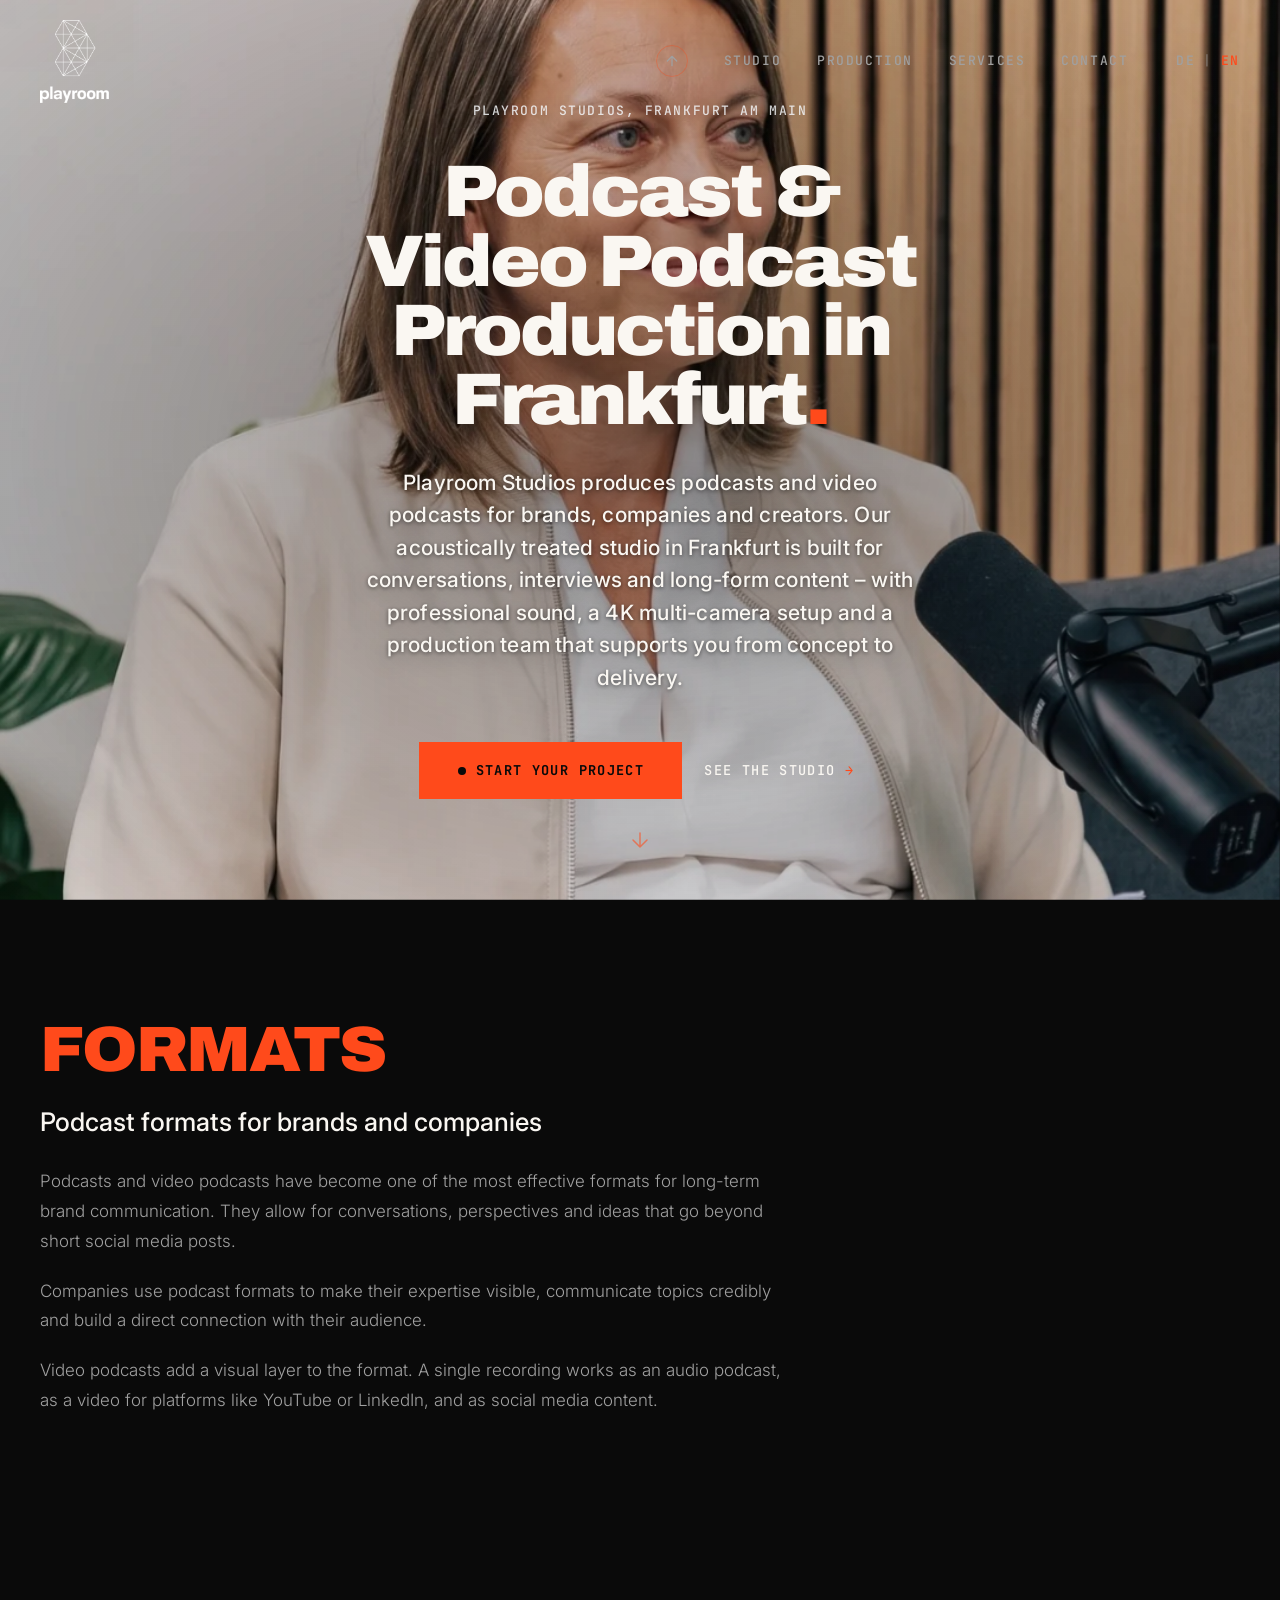
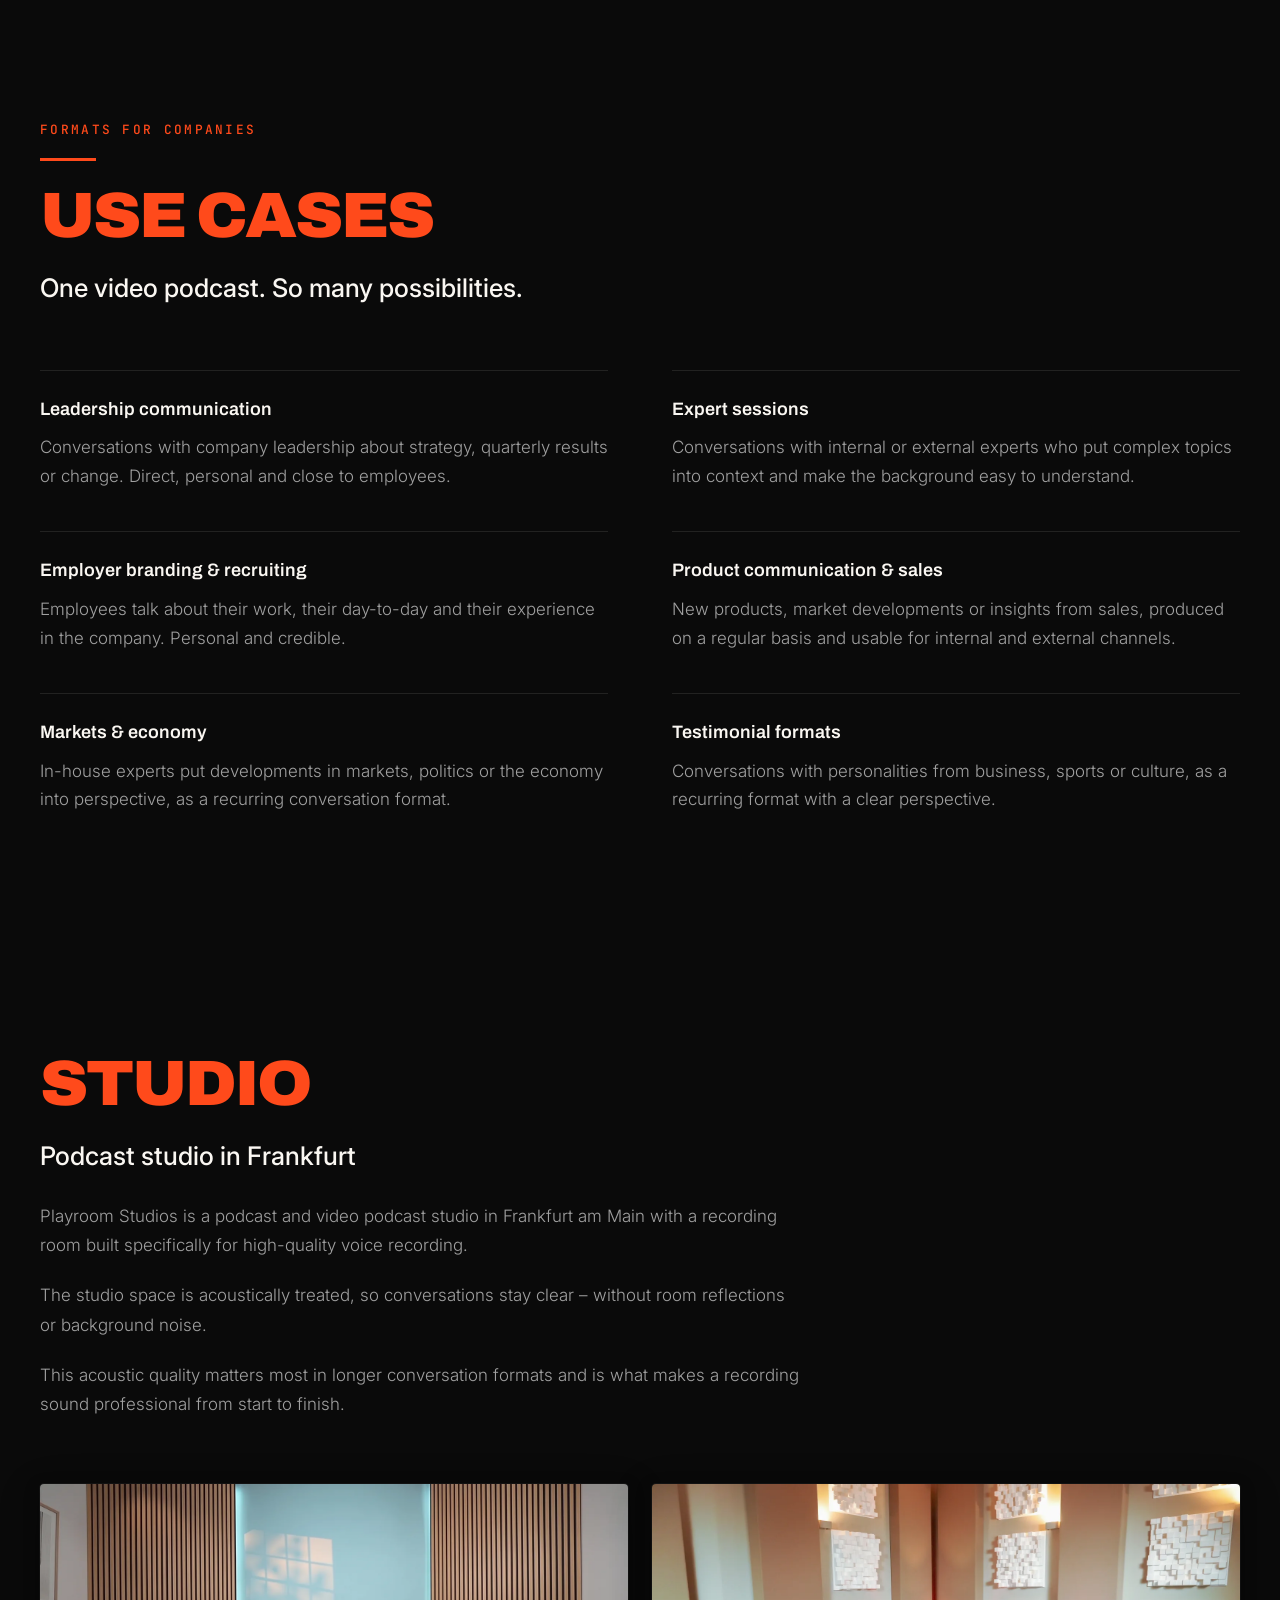
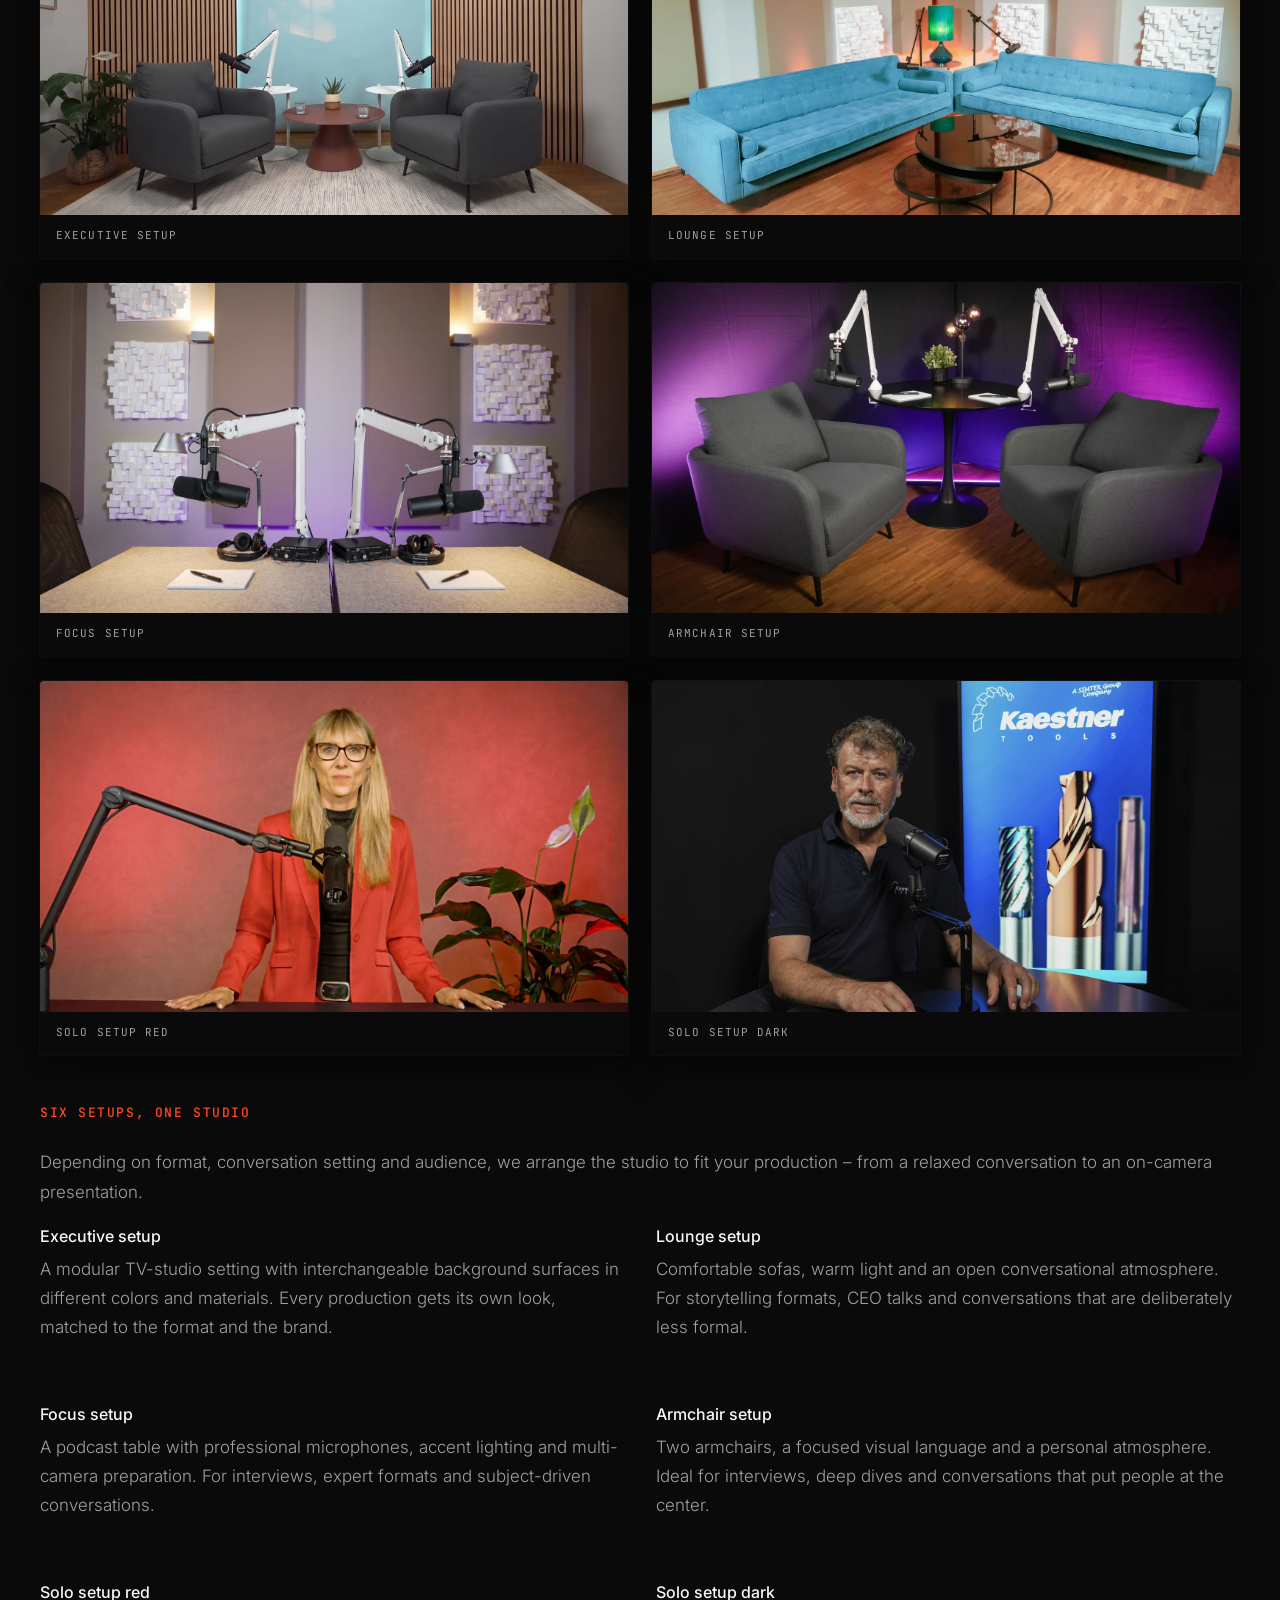
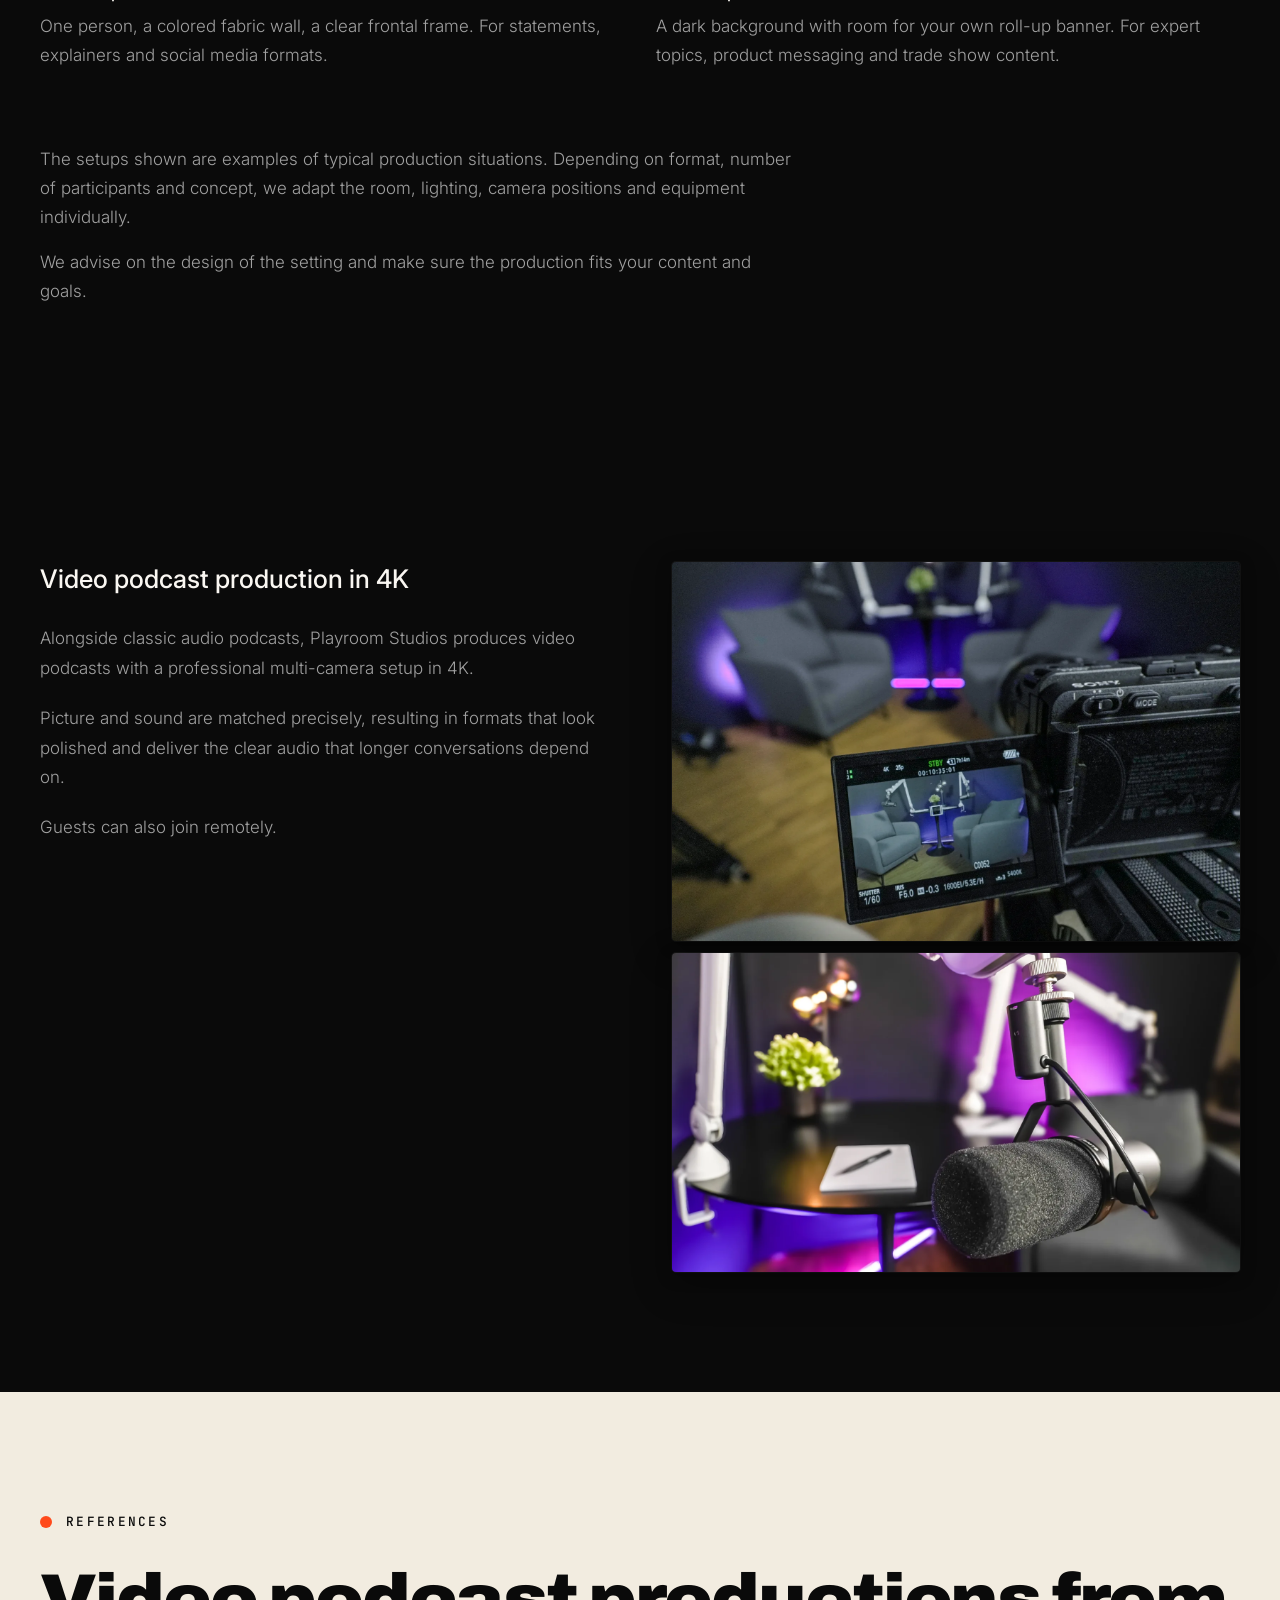
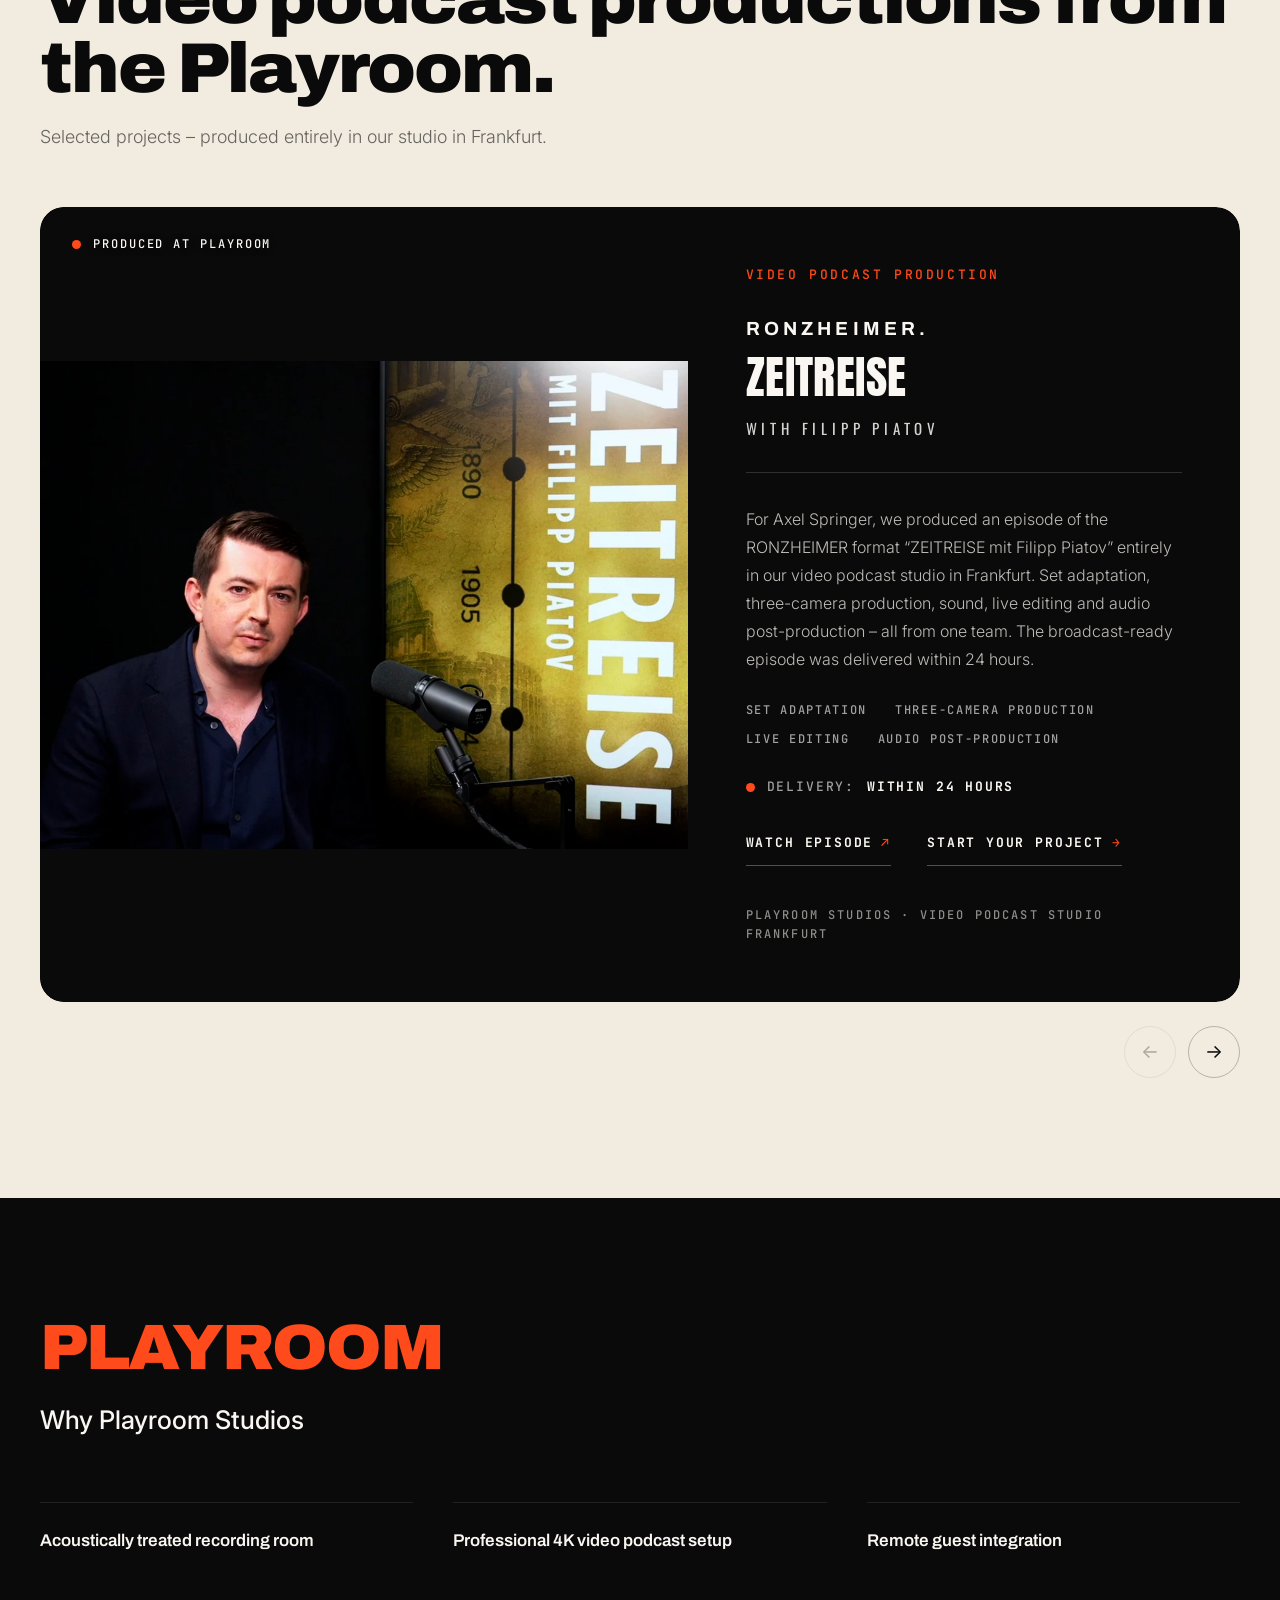
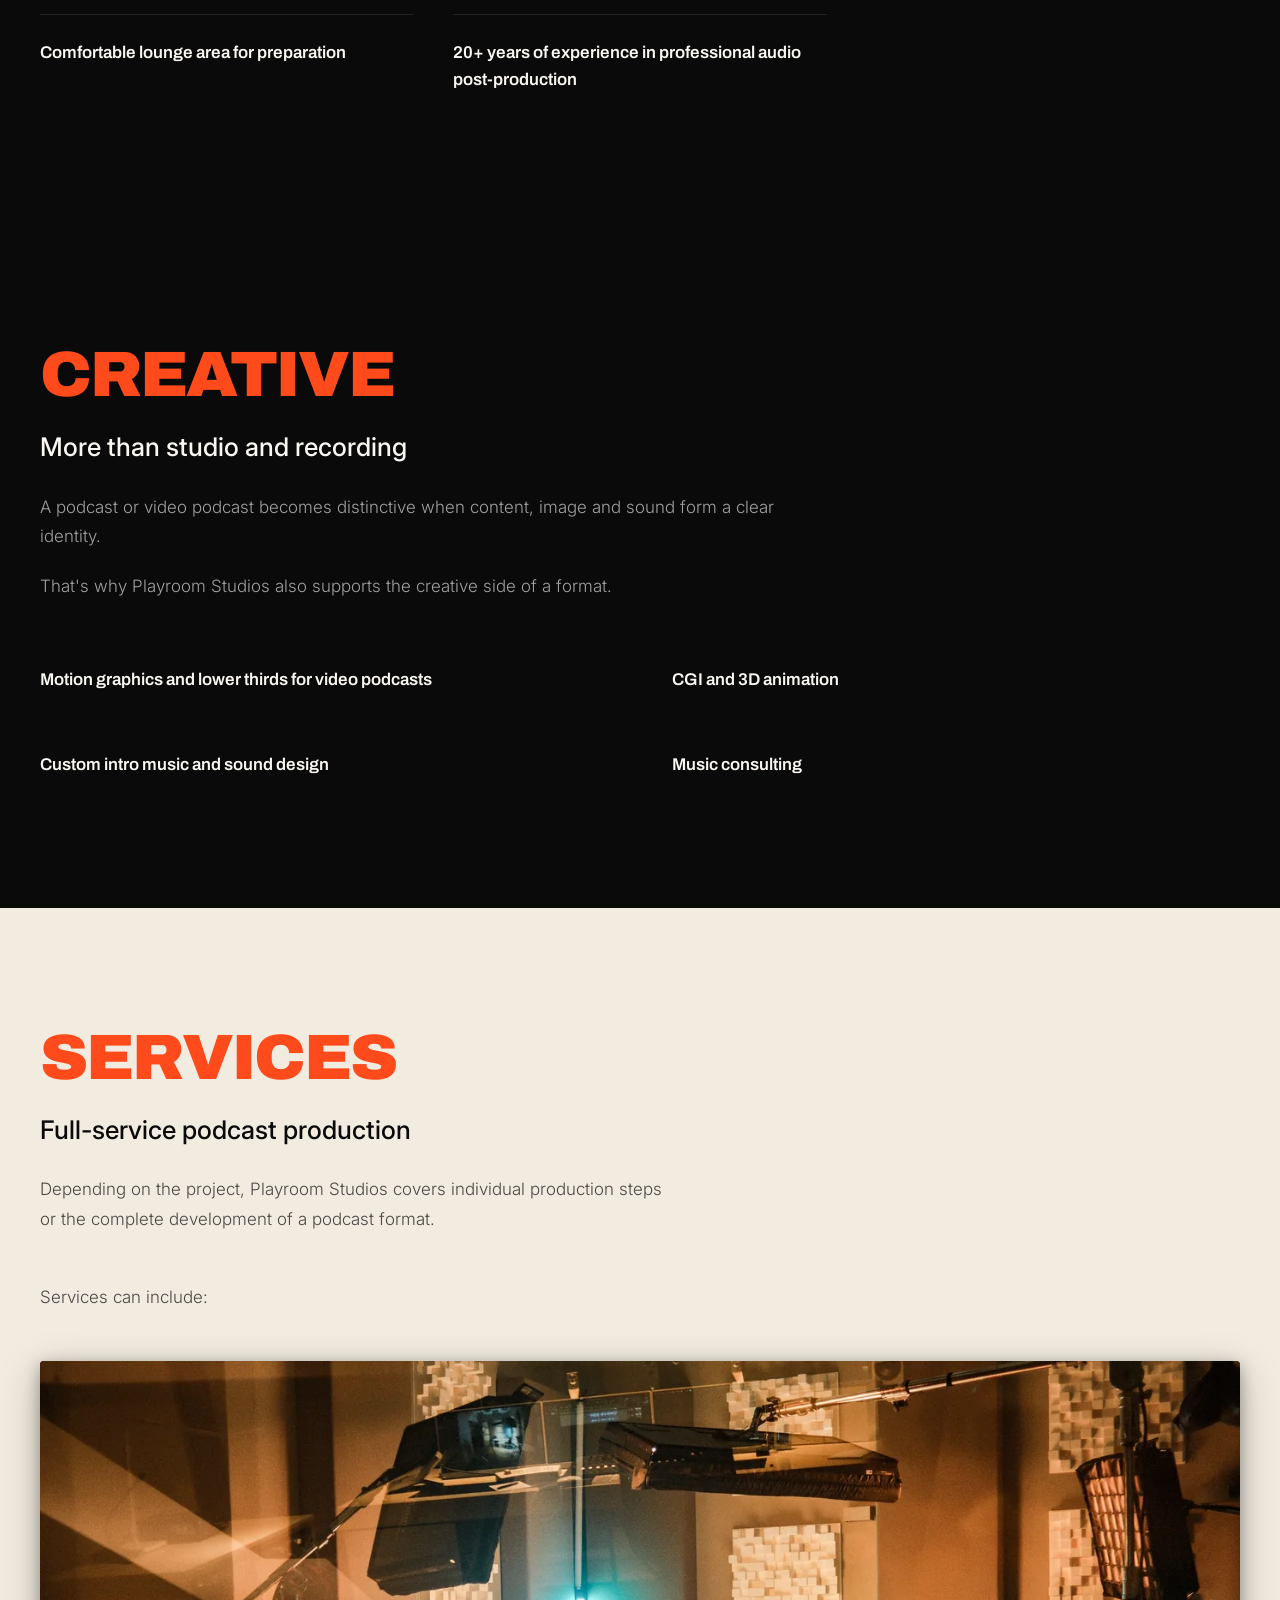
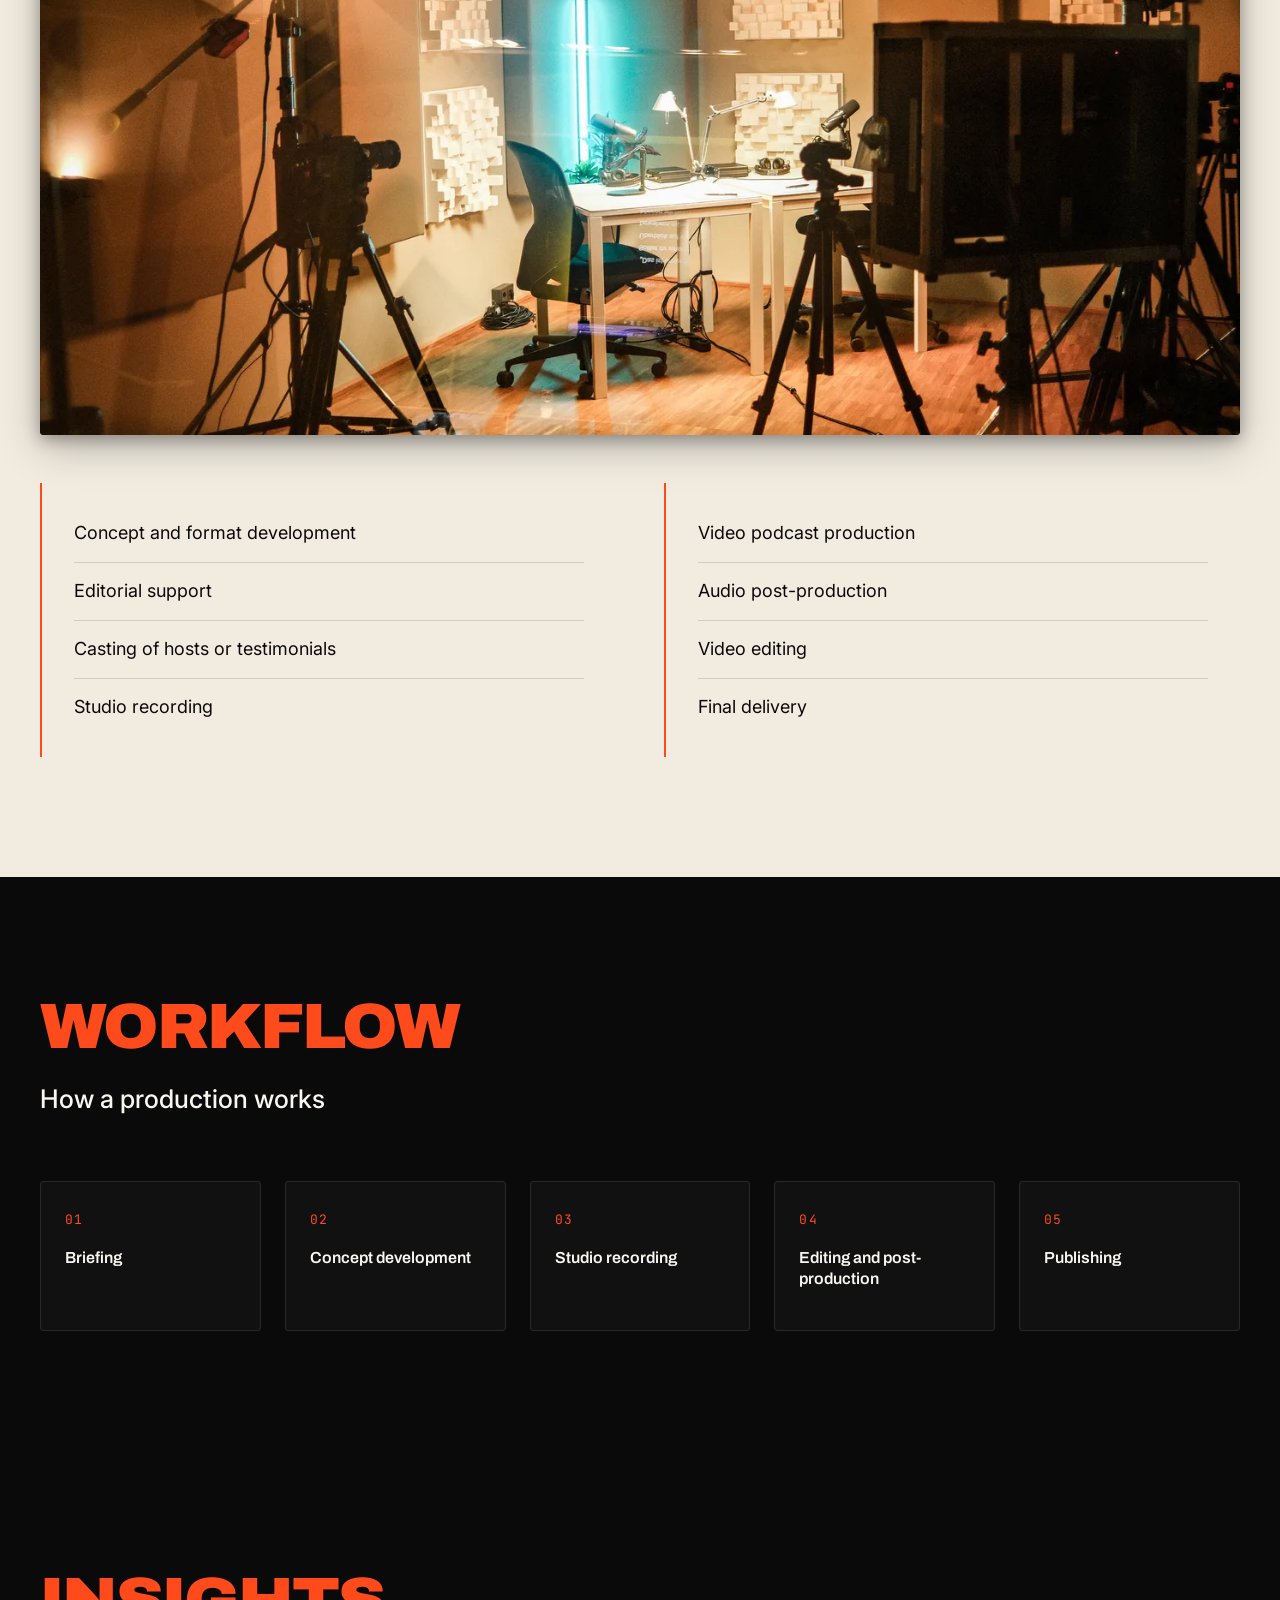
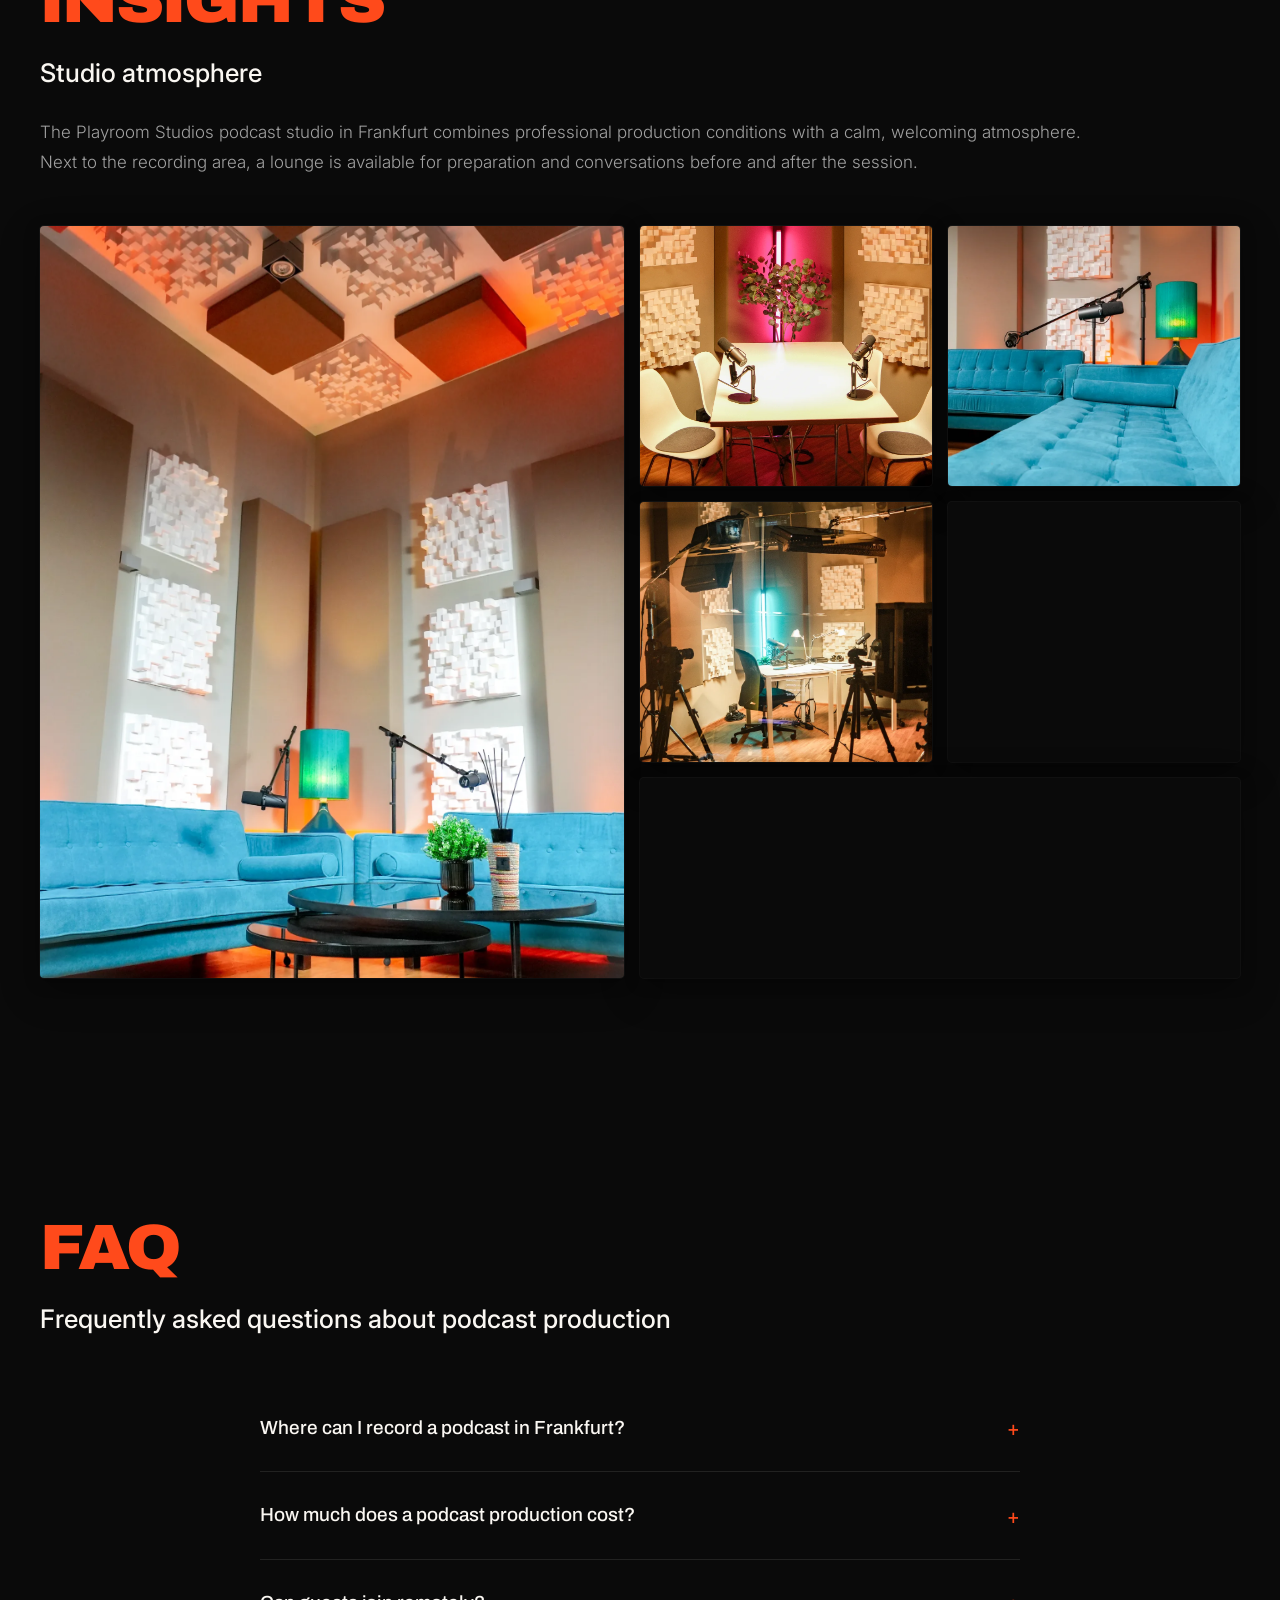
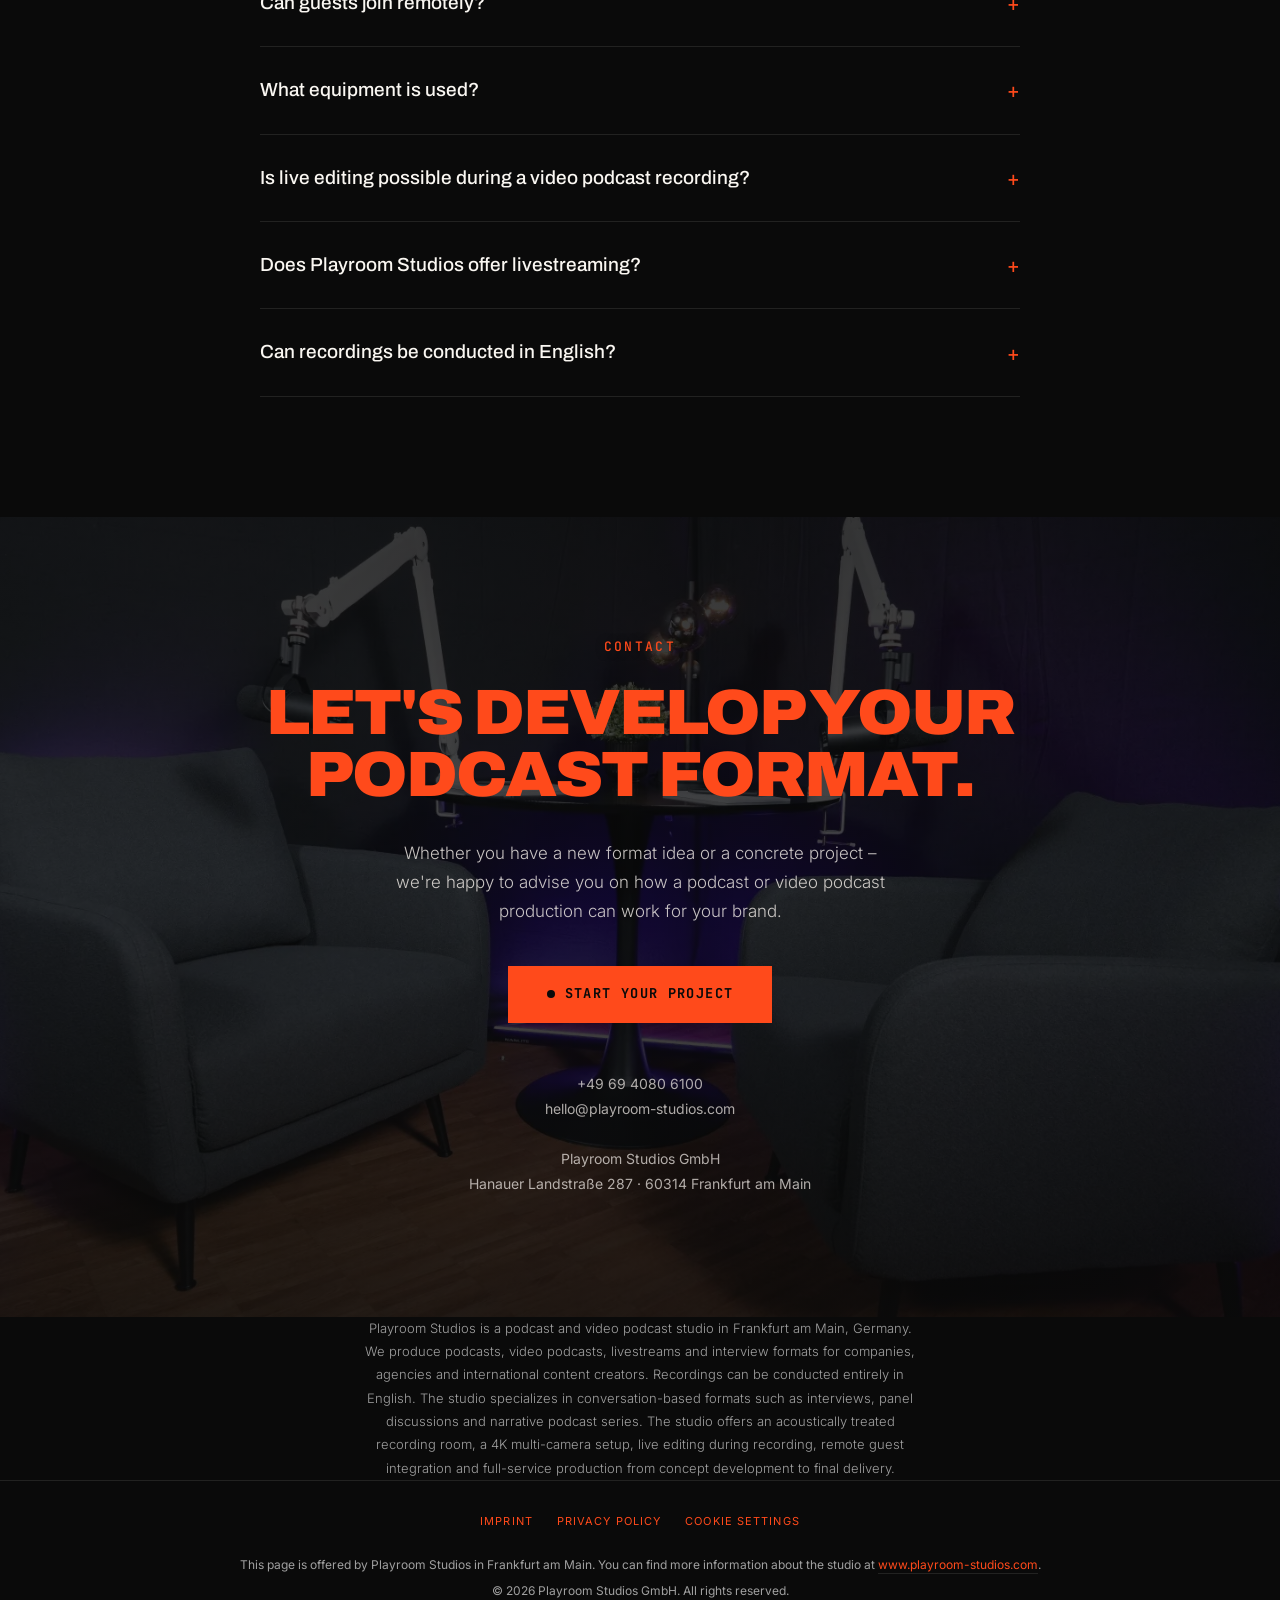
==== en/index.html @ 2c38facc "Englische Version unter /en/: Sprachumschalter, hreflang, Sitemap, EN-404 - /en/index.html mit verbi" ====
<!DOCTYPE html>
<html lang="en">
<head>
<!-- Cookiebot Consent Management — muss als erstes Script im <head> stehen,
     blockiert mit data-blockingmode="auto" alle Tracking-Scripts bis zur Einwilligung -->
<script id="Cookiebot" src="https://consent.cookiebot.com/uc.js" data-cbid="e46cadb5-6147-4a7b-a9a9-8a6dc37aac74" data-blockingmode="auto" type="text/javascript"></script>
<!-- Google tag (gtag.js) -->
<script async src="https://www.googletagmanager.com/gtag/js?id=G-3JSRS7L4B8"></script>
<script>
  window.dataLayer = window.dataLayer || [];
  function gtag(){dataLayer.push(arguments);}
  gtag('js', new Date());
  gtag('config', 'G-3JSRS7L4B8');
</script>
<meta charset="UTF-8">
<meta name="viewport" content="width=device-width, initial-scale=1.0">
<title>Podcast & Video Podcast Production in Frankfurt | Playroom Studios</title>
<meta name="description" content="Playroom Studios is a podcast and video podcast production studio in Frankfurt, Germany, specialized in conversation formats. Acoustically treated recording room, 4K multi-camera setup, remote guests, live editing and full-service production – in English or German.">
<meta property="og:title" content="Podcast & Video Podcast Production in Frankfurt | Playroom Studios">
<meta property="og:description" content="Playroom Studios is a podcast and video podcast production studio in Frankfurt, Germany, specialized in conversation formats. Acoustically treated recording room, 4K multi-camera setup, remote guests, live editing and full-service production – in English or German.">
<meta property="og:image" content="https://www.podcast-frankfurt.net/docs/og-image-1200.jpg">
<meta property="og:image:width" content="1200">
<meta property="og:image:height" content="675">
<meta property="og:type" content="website">
<meta property="og:url" content="https://www.podcast-frankfurt.net/en/">
<meta name="twitter:card" content="summary_large_image">
<meta name="twitter:image" content="https://www.podcast-frankfurt.net/docs/og-image-1200.jpg">
<meta name="robots" content="index, follow">
<link rel="canonical" href="https://www.podcast-frankfurt.net/en/">
<link rel="alternate" hreflang="de" href="https://www.podcast-frankfurt.net/" />
<link rel="alternate" hreflang="en" href="https://www.podcast-frankfurt.net/en/" />
<link rel="alternate" hreflang="x-default" href="https://www.podcast-frankfurt.net/" />

<!-- Favicons -->
<link rel="icon" type="image/x-icon" href="/favicon.ico">
<link rel="icon" type="image/png" sizes="48x48" href="/favicon-48.png">
<link rel="icon" type="image/png" sizes="96x96" href="/favicon-96.png">
<link rel="icon" type="image/png" sizes="192x192" href="/favicon-192.png">
<link rel="apple-touch-icon" sizes="180x180" href="/apple-touch-icon.png">

<!-- Fonts -->
<link rel="preconnect" href="https://fonts.googleapis.com">
<link rel="preconnect" href="https://fonts.gstatic.com" crossorigin>
<link href="https://fonts.googleapis.com/css2?family=Anton&family=Archivo:wdth,wght@62..125,100..900&family=Inter:wght@300;400;500;600;700;800;900&family=JetBrains+Mono:wght@400;500;600;700&family=Oswald:wght@400..600&display=swap" rel="stylesheet">

<!-- Styles -->
<link rel="stylesheet" href="/style.css?v=61">

<!-- Anfrage-Bot Styles -->
<link rel="stylesheet" href="https://bot.podcast-frankfurt.net/widget.css">

<!-- Scroll to top on reload -->
<script>
if ('scrollRestoration' in history) history.scrollRestoration = 'manual';
window.scrollTo(0, 0);
</script>

<!-- Schema.org ProfessionalService -->
<script type="application/ld+json">
{
  "@context": "https://schema.org",
  "@type": "ProfessionalService",
  "@id": "https://www.podcast-frankfurt.net/#studio",
  "name": "Playroom Studios – Podcast & Videopodcast Produktion Frankfurt",
  "description": "Playroom Studios is a podcast and video podcast production studio in Frankfurt, Germany, specialized in conversation formats. Acoustically treated recording room, 4K multi-camera setup, remote guests, live editing and full-service production – in English or German.",
  "inLanguage": "en",
  "image": "https://www.podcast-frankfurt.net/docs/og-image-1200.jpg",
  "url": "https://www.podcast-frankfurt.net/",
  "telephone": "+496940806100",
  "priceRange": "€€€",
  "address": {
    "@type": "PostalAddress",
    "streetAddress": "Hanauer Landstraße 287",
    "postalCode": "60314",
    "addressLocality": "Frankfurt am Main",
    "addressRegion": "Hessen",
    "addressCountry": "DE"
  },
  "geo": {
    "@type": "GeoCoordinates",
    "latitude": "50.11704478321007",
    "longitude": "8.72483359831442"
  },
  "areaServed": { "@type": "City", "name": "Frankfurt am Main" },
  "parentOrganization": {
    "@type": "Organization",
    "name": "Playroom Studios GmbH",
    "url": "https://playroom-studios.com",
    "foundingDate": "2013"
  },
  "sameAs": [
    "https://playroom-studios.com",
    "https://www.instagram.com/playroomstudios",
    "https://www.linkedin.com/company/playroom-studios-gmbh/"
  ]
}
</script>

<!-- Schema.org FAQPage -->
<script type="application/ld+json">
{
  "@context": "https://schema.org",
  "@type": "FAQPage",
  "inLanguage": "en",
  "mainEntity": [
    {
      "@type": "Question",
      "name": "Where can I record a podcast in Frankfurt?",
      "acceptedAnswer": {
        "@type": "Answer",
        "text": "Playroom Studios offers a professional podcast studio in Frankfurt am Main with an acoustically treated recording room."
      }
    },
    {
      "@type": "Question",
      "name": "How much does a podcast production cost?",
      "acceptedAnswer": {
        "@type": "Answer",
        "text": "Costs depend on the scope of the production, ranging from single recording sessions to complete format productions."
      }
    },
    {
      "@type": "Question",
      "name": "Can guests join remotely?",
      "acceptedAnswer": {
        "@type": "Answer",
        "text": "Yes, guests can be integrated via professional remote recording solutions."
      }
    },
    {
      "@type": "Question",
      "name": "What equipment is used?",
      "acceptedAnswer": {
        "@type": "Answer",
        "text": "Playroom Studios works with professional audio equipment and a 4K video podcast setup."
      }
    },
    {
      "@type": "Question",
      "name": "Is live editing possible during a video podcast recording?",
      "acceptedAnswer": {
        "@type": "Answer",
        "text": "Yes. On request, we switch live between camera angles during the recording. All camera signals are also recorded separately, so corrections and adjustments remain possible afterwards. Depending on the format, this can significantly shorten post-production and speed up delivery of the finished episode."
      }
    },
    {
      "@type": "Question",
      "name": "Does Playroom Studios offer livestreaming?",
      "acceptedAnswer": {
        "@type": "Answer",
        "text": "Yes. Podcast, interview and presentation formats can be streamed live directly from our studio, for example to YouTube, LinkedIn, Vimeo or Riverside. We define the right technical setup for your format together in the production briefing."
      }
    },
    {
      "@type": "Question",
      "name": "Can recordings be conducted in English?",
      "acceptedAnswer": {
        "@type": "Answer",
        "text": "Yes. Our team works in English and German, and many of our productions are recorded entirely in English."
      }
    }
  ]
}
</script>

<!-- Schema.org Organization -->
<script type="application/ld+json">
{
  "@context": "https://schema.org",
  "@type": "Organization",
  "name": "Playroom Studios GmbH",
  "url": "https://playroom-studios.com",
  "logo": "https://www.podcast-frankfurt.net/docs/optimized/logo_playroom_white-212.webp",
  "sameAs": [
    "https://playroom-studios.com",
    "https://www.instagram.com/playroomstudios",
    "https://www.linkedin.com/company/playroom-studios-gmbh/"
  ]
}
</script>
</head>
<body>

<!-- Custom Cursor: Play-Dreieck (nur Desktop/Maus, siehe style.css + script.js) -->
<div id="prCursor" class="pr-cursor" aria-hidden="true"><span class="pr-cursor__ring"></span></div>

<!-- ═══ NAVIGATION ═══ -->
<nav class="nav" role="navigation" aria-label="Main navigation">
  <a href="https://playroom-studios.com" target="_blank" rel="noopener" class="nav-logo" aria-label="Playroom Studios – website">
    <img src="/docs/optimized/logo_playroom_white-212.webp" alt="Playroom Studios logo" width="212" height="254" decoding="async">
  </a>
  <div class="nav-links nav-links--desktop">
    <a href="#start" class="nav-top-link" aria-label="Scroll to top">
      <svg width="16" height="16" viewBox="0 0 24 24" fill="none" stroke="currentColor" stroke-width="2" stroke-linecap="round" stroke-linejoin="round"><path d="M12 19V5M5 12l7-7 7 7"/></svg>
    </a>
    <a href="#studio">Studio</a>
    <a href="#workflow">Production</a>
    <a href="#services">Services</a>
    <a href="#contact">Contact</a>
    <div class="lang-switch" aria-label="Language">
      <a href="/" lang="de">DE</a>
      <span class="lang-switch-sep" aria-hidden="true">|</span>
      <span class="lang-switch-active" aria-current="true">EN</span>
    </div>
  </div>
  <button class="nav-hamburger" aria-label="Open menu" aria-expanded="false">
    <span></span>
    <span></span>
    <span></span>
  </button>
</nav>

<!-- Mobile Menu Overlay (outside nav for iOS compatibility) -->
<div class="mobile-menu-overlay" id="mobileMenu">
  <a href="#studio">Studio</a>
  <a href="#workflow">Production</a>
  <a href="#services">Services</a>
  <a href="#contact">Contact</a>
  <div class="lang-switch lang-switch--mobile" aria-label="Language">
    <a href="/" lang="de">DE</a>
    <span class="lang-switch-sep" aria-hidden="true">|</span>
    <span class="lang-switch-active" aria-current="true">EN</span>
  </div>
</div>
<!-- ═══ 1. HERO ═══ -->
<section class="hero" id="start">
  <div class="hero-bg">
    <picture>
      <source media="(max-width: 768px)" srcset="/docs/optimized/hero-mobile-1.webp" width="1080" height="1936">
      <img src="/docs/optimized/hero-desktop-129.webp" srcset="/docs/optimized/hero-desktop-129.webp 1920w" sizes="100vw" alt="Video podcast studio at Playroom Studios Frankfurt with professional lighting setup" width="1920" height="1080" fetchpriority="high">
    </picture>
    <!-- Zweite Ebene der Mobile-Blende. Das media-Gate der <source> greift nur bis
         768px, auf Desktop bleibt der 1x1-Data-URI und es entsteht kein Request. -->
    <picture class="hero-slide hero-slide-2">
      <source media="(max-width: 768px)" srcset="/docs/optimized/hero-mobile-2.webp" width="1080" height="1936">
      <img src="[data-uri]" width="1080" height="1936" loading="eager" decoding="async" alt="" aria-hidden="true">
    </picture>
  </div>
  <div class="hero-overlay"></div>
  <div class="hero-content">
    <div class="hero-label">Playroom Studios, Frankfurt am Main</div>
    <h1>Podcast &amp; Video Podcast Production in Frankfurt<span class="accent-dot">.</span></h1>
    <p class="hero-h2">Playroom Studios produces podcasts and video podcasts for brands, companies and creators. Our acoustically treated studio in Frankfurt is built for conversations, interviews and long-form content – with professional sound, a 4K multi-camera setup and a production team that supports you from concept to delivery.</p>
    <div class="hero-ctas">
      <a href="#" class="btn-primary open-contact-form">Start your project</a>
      <a href="#studio" class="btn-secondary">See the studio</a>
    </div>
  </div>
  <div class="scroll-indicator" aria-hidden="true">
    <svg viewBox="0 0 24 24" fill="none" stroke="currentColor" stroke-width="1.5" stroke-linecap="round" stroke-linejoin="round">
      <path d="M12 5v14M5 12l7 7 7-7"/>
    </svg>
  </div>
</section>

<!-- ═══ 2. WHY PODCAST FORMATS ═══ -->
<section class="section section--alt" id="formats">
  <div class="container">
    <div class="reveal-element">
      <div class="section-title" aria-hidden="true">Formats</div>
      <h2 class="section-heading">Podcast formats for brands and companies</h2>
    </div>
    <div class="studio-text reveal-element">
      <p class="section-text">Podcasts and video podcasts have become one of the most effective formats for long-term brand communication. They allow for conversations, perspectives and ideas that go beyond short social media posts.</p>
      <p class="section-text">Companies use podcast formats to make their expertise visible, communicate topics credibly and build a direct connection with their audience.</p>
      <p class="section-text">Video podcasts add a visual layer to the format. A single recording works as an audio podcast, as a video for platforms like YouTube or LinkedIn, and as social media content.</p>
    </div>
  </div>
</section>

<!-- ═══ USE CASES ═══ -->
<section class="section section--alt" id="use-cases-grid">
  <div class="container">
    <div class="reveal-element">
      <div class="section-kicker">Formats for companies</div>
      <div class="section-title" aria-hidden="true">Use cases</div>
      <h2 class="section-heading">One video podcast. So many possibilities.</h2>
    </div>
    <div class="usecases-grid">
      <div class="usecase-item reveal-element">
        <div class="usecase-title">Leadership communication</div>
        <div class="usecase-text">Conversations with company leadership about strategy, quarterly results or change. Direct, personal and close to employees.</div>
      </div>
      <div class="usecase-item reveal-element">
        <div class="usecase-title">Expert sessions</div>
        <div class="usecase-text">Conversations with internal or external experts who put complex topics into context and make the background easy to understand.</div>
      </div>
      <div class="usecase-item reveal-element">
        <div class="usecase-title">Employer branding &amp; recruiting</div>
        <div class="usecase-text">Employees talk about their work, their day-to-day and their experience in the company. Personal and credible.</div>
      </div>
      <div class="usecase-item reveal-element">
        <div class="usecase-title">Product communication &amp; sales</div>
        <div class="usecase-text">New products, market developments or insights from sales, produced on a regular basis and usable for internal and external channels.</div>
      </div>
      <div class="usecase-item reveal-element">
        <div class="usecase-title">Markets &amp; economy</div>
        <div class="usecase-text">In-house experts put developments in markets, politics or the economy into perspective, as a recurring conversation format.</div>
      </div>
      <div class="usecase-item reveal-element">
        <div class="usecase-title">Testimonial formats</div>
        <div class="usecase-text">Conversations with personalities from business, sports or culture, as a recurring format with a clear perspective.</div>
      </div>
    </div>
  </div>
</section>

<!-- ═══ 3. PODCAST STUDIO IN FRANKFURT ═══ -->
<section class="section" id="studio">
  <div class="container">
    <div class="reveal-element">
      <div class="section-title" aria-hidden="true">Studio</div>
      <h2 class="section-heading">Podcast studio in Frankfurt</h2>
    </div>
    <div class="studio-text reveal-element">
      <p class="section-text">Playroom Studios is a podcast and video podcast studio in Frankfurt am Main with a recording room built specifically for high-quality voice recording.</p>
      <p class="section-text">The studio space is acoustically treated, so conversations stay clear – without room reflections or background noise.</p>
      <p class="section-text">This acoustic quality matters most in longer conversation formats and is what makes a recording sound professional from start to finish.</p>
    </div>
    <div class="studio-images reveal-element">
      <figure class="studio-image-item">
        <img src="/docs/optimized/corporate-setup-blau.webp" alt="Executive setup with two armchairs, a round table and a blue backdrop at Playroom Studios Frankfurt" width="1600" height="894" loading="lazy" decoding="async">
        <figcaption>Executive setup</figcaption>
      </figure>
      <figure class="studio-image-item">
        <img src="/docs/optimized/studio-lounge-neu.webp" alt="Lounge setup for podcast recordings with sofas and warm light at Playroom Studios" width="1600" height="900" loading="lazy" decoding="async">
        <figcaption>Lounge setup</figcaption>
      </figure>
      <figure class="studio-image-item">
        <img src="/docs/optimized/studio-fokus-124.webp" alt="Focus setup with a podcast table and professional microphones at Playroom Studios Frankfurt" width="1600" height="900" loading="lazy" decoding="async">
        <figcaption>Focus setup</figcaption>
      </figure>
      <figure class="studio-image-item">
        <img src="/docs/optimized/studio-sessel-172.webp" alt="Armchair setup with two armchairs and a personal atmosphere at Playroom Studios Frankfurt" width="1600" height="900" loading="lazy" decoding="async">
        <figcaption>Armchair setup</figcaption>
      </figure>
      <figure class="studio-image-item">
        <img src="/docs/optimized/solo-setup-rot.webp" alt="Solo setup with a red fabric backdrop and a microphone on an articulated arm at Playroom Studios Frankfurt" width="1280" height="720" loading="lazy" decoding="async">
        <figcaption>Solo setup red</figcaption>
      </figure>
      <figure class="studio-image-item">
        <img src="/docs/optimized/solo-setup-dunkel.webp" alt="Solo setup in front of a dark backdrop with an illuminated roll-up banner at Playroom Studios Frankfurt" width="1600" height="910" loading="lazy" decoding="async">
        <figcaption>Solo setup dark</figcaption>
      </figure>
    </div>
    <div class="sub-headline reveal-element">Six setups, one studio</div>
    <p class="section-text studio-setups-intro reveal-element">Depending on format, conversation setting and audience, we arrange the studio to fit your production – from a relaxed conversation to an on-camera presentation.</p>
    <div class="studio-setups reveal-element">
      <div class="setup-item">
        <div class="setup-name">Executive setup</div>
        <div class="setup-desc">A modular TV-studio setting with interchangeable background surfaces in different colors and materials. Every production gets its own look, matched to the format and the brand.</div>
      </div>
      <div class="setup-item">
        <div class="setup-name">Lounge setup</div>
        <div class="setup-desc">Comfortable sofas, warm light and an open conversational atmosphere. For storytelling formats, CEO talks and conversations that are deliberately less formal.</div>
      </div>
      <div class="setup-item">
        <div class="setup-name">Focus setup</div>
        <div class="setup-desc">A podcast table with professional microphones, accent lighting and multi-camera preparation. For interviews, expert formats and subject-driven conversations.</div>
      </div>
      <div class="setup-item">
        <div class="setup-name">Armchair setup</div>
        <div class="setup-desc">Two armchairs, a focused visual language and a personal atmosphere. Ideal for interviews, deep dives and conversations that put people at the center.</div>
      </div>
      <div class="setup-item">
        <div class="setup-name">Solo setup red</div>
        <div class="setup-desc">One person, a colored fabric wall, a clear frontal frame. For statements, explainers and social media formats.</div>
      </div>
      <div class="setup-item">
        <div class="setup-name">Solo setup dark</div>
        <div class="setup-desc">A dark background with room for your own roll-up banner. For expert topics, product messaging and trade show content.</div>
      </div>
    </div>
    <div class="studio-setups-note reveal-element">
      <p class="setup-desc">The setups shown are examples of typical production situations. Depending on format, number of participants and concept, we adapt the room, lighting, camera positions and equipment individually.</p>
      <p class="setup-desc">We advise on the design of the setting and make sure the production fits your content and goals.</p>
    </div>
  </div>
</section>

<!-- ═══ 4. VIDEO PODCAST PRODUCTION ═══ -->
<section class="section section--alt" id="video">
  <div class="container">
    <div class="two-col two-col--reverse">
      <div class="two-col-images reveal-element">
        <figure class="two-col-image">
          <img src="/docs/optimized/video-bild.webp" alt="Camera setup for 4K video podcast production at Playroom Studios Frankfurt" width="1600" height="1067" loading="lazy" decoding="async">
        </figure>
        <figure class="two-col-image">
          <img src="/docs/optimized/video-ton.webp" alt="Professional microphone for a video podcast recording in the studio" width="1600" height="900" loading="lazy" decoding="async">
        </figure>
      </div>
      <div class="two-col-text reveal-element">
        <h2 class="section-heading">Video podcast production in 4K</h2>
        <p>Alongside classic audio podcasts, Playroom Studios produces video podcasts with a professional multi-camera setup in 4K.</p>
        <p>Picture and sound are matched precisely, resulting in formats that look polished and deliver the clear audio that longer conversations depend on.</p>
        <p>Guests can also join remotely.</p>
      </div>
    </div>
  </div>
</section>

<!-- ═══ REFERENCES ═══
     Erweiterbar: pro Case ein <article class="ref-case">. Ab zwei Cases blendet
     script.js die Pfeile automatisch ein (Tastatur: Pfeiltasten, kein Autoplay). -->
<section class="section section--paper ref-section" id="references" aria-labelledby="ref-heading">
  <div class="container">
    <div class="ref-header reveal-element">
      <div class="ref-kicker"><span class="ref-dot" aria-hidden="true"></span>References</div>
      <h2 class="ref-title" id="ref-heading">Video podcast productions from the Playroom.</h2>
      <p class="ref-subline">Selected projects &ndash; produced entirely in our studio in Frankfurt.</p>
    </div>
    <div class="ref-slider reveal-element" data-ref-slider>
      <div class="ref-track" data-ref-track>

        <article class="ref-case" data-ref-case id="ref-ronzheimer-zeitreise">
          <div class="ref-case-media">
            <picture>
              <source srcset="/docs/referenzen/ronzheimer-zeitreise-filipp-piatov.webp" type="image/webp">
              <img src="/docs/referenzen/ronzheimer-zeitreise-filipp-piatov.jpg" alt="Filipp Piatov on the ZEITREISE set at Playroom Studios" width="1052" height="793" loading="lazy" decoding="async">
            </picture>
            <div class="ref-case-badge"><span class="ref-dot ref-dot--small" aria-hidden="true"></span>Produced at Playroom</div>
          </div>
          <div class="ref-case-body">
            <div class="ref-case-category">Video podcast production</div>
            <div class="ref-case-brand">RONZHEIMER.</div>
            <h3 class="ref-case-title">ZEITREISE</h3>
            <div class="ref-case-subtitle">With Filipp Piatov</div>
            <div class="ref-case-rule" aria-hidden="true"></div>
            <p class="ref-case-text">For Axel Springer, we produced an episode of the RONZHEIMER format &ldquo;ZEITREISE mit Filipp Piatov&rdquo; entirely in our video podcast studio in Frankfurt. Set adaptation, three-camera production, sound, live editing and audio post-production &ndash; all from one team. The broadcast-ready episode was delivered within 24 hours.</p>
            <ul class="ref-case-tags" aria-label="Services in this production">
              <li>Set adaptation</li>
              <li>Three-camera production</li>
              <li>Live editing</li>
              <li>Audio post-production</li>
            </ul>
            <div class="ref-case-result"><span class="ref-dot ref-dot--small" aria-hidden="true"></span>Delivery: <strong>within 24 hours</strong></div>
            <!-- Behind-the-Scenes-Bilder: Eintraege ergaenzen ({"src": "...", "alt": "..."}),
                 dann wird der zweite CTA automatisch zu "Behind the Scenes" (script.js).
                 Leeres Array = CTA bleibt "Start your project". -->
            <script type="application/json" data-ref-bts>
              []
            </script>
            <div class="ref-case-links">
              <a class="ref-case-link" href="https://www.youtube.com/watch?v=meljXLbyE44" target="_blank" rel="noopener noreferrer">Watch episode <span class="ref-case-link-arrow" aria-hidden="true">&#8599;</span><span class="visually-hidden">(YouTube, opens in a new tab)</span></a>
              <a class="ref-case-link ref-case-cta open-contact-form" href="#">Start your project <span class="ref-case-link-arrow" aria-hidden="true">&#8594;</span></a>
            </div>
            <div class="ref-case-footer">Playroom Studios &middot; Video podcast studio Frankfurt</div>
          </div>
        </article>

        <article class="ref-case" data-ref-case id="ref-suzuki-littis-einwurf">
          <div class="ref-case-media">
            <picture>
              <source srcset="/docs/referenzen/suzuki-littis-einwurf.webp" type="image/webp">
              <img src="/docs/referenzen/suzuki-littis-einwurf.jpg" alt="Recording of the podcast Litti&rsquo;s Einwurf at the Playroom studio" width="1400" height="787" loading="lazy" decoding="async">
            </picture>
            <div class="ref-case-badge"><span class="ref-dot ref-dot--small" aria-hidden="true"></span>Recorded at Playroom</div>
            <button type="button" class="ref-case-play" data-ref-video-trigger data-video-id="1218940415" data-video-title="Litti&rsquo;s Einwurf" aria-haspopup="dialog" aria-label="Play video: Litti&rsquo;s Einwurf (Vimeo)">
              <span class="ref-case-play-icon" aria-hidden="true">&#9658;</span>
            </button>
          </div>
          <div class="ref-case-body">
            <div class="ref-case-category">Studio &amp; sound production</div>
            <div class="ref-case-brand">SUZUKI DEUTSCHLAND</div>
            <h3 class="ref-case-title">LITTI&rsquo;S EINWURF</h3>
            <div class="ref-case-rule" aria-hidden="true"></div>
            <p class="ref-case-text">For the podcast &ldquo;Litti&rsquo;s Einwurf&rdquo;, SUZUKI Deutschland used our video podcast studio in Frankfurt. Playroom Studios provided the set and audio engineering.</p>
            <!-- Behind-the-Scenes-Bilder: Eintraege ergaenzen ({"src": "...", "alt": "..."}),
                 dann wird der zweite CTA automatisch zu "Behind the Scenes" (script.js).
                 Leeres Array = CTA bleibt "Start your project". -->
            <script type="application/json" data-ref-bts>
              []
            </script>
            <div class="ref-case-links">
              <button type="button" class="ref-case-link" data-ref-video-trigger data-video-id="1218940415" data-video-title="Litti&rsquo;s Einwurf" aria-haspopup="dialog">Watch episode <span class="ref-case-link-arrow" aria-hidden="true">&#9658;</span></button>
              <a class="ref-case-link ref-case-cta open-contact-form" href="#">Start your project <span class="ref-case-link-arrow" aria-hidden="true">&#8594;</span></a>
            </div>
            <div class="ref-case-footer">Playroom Studios &middot; Video podcast studio Frankfurt</div>
          </div>
        </article>

      </div>
      <div class="ref-controls" data-ref-controls hidden>
        <button type="button" class="ref-arrow" data-ref-prev aria-label="Show previous reference">&#8592;</button>
        <button type="button" class="ref-arrow" data-ref-next aria-label="Show next reference">&#8594;</button>
      </div>
    </div>
  </div>
</section>

<!-- ═══ 5. WHY PLAYROOM STUDIOS ═══ -->
<section class="section" id="why">
  <div class="container">
    <div class="reveal-element">
      <div class="section-title" aria-hidden="true">Playroom</div>
      <h2 class="section-heading">Why Playroom Studios</h2>
    </div>
    <div class="diff-grid">
      <div class="diff-item reveal-element">
        <div class="diff-title">Acoustically treated recording room</div>
      </div>
      <div class="diff-item reveal-element">
        <div class="diff-title">Professional 4K video podcast setup</div>
      </div>
      <div class="diff-item reveal-element">
        <div class="diff-title">Remote guest integration</div>
      </div>
      <div class="diff-item reveal-element">
        <div class="diff-title">Comfortable lounge area for preparation</div>
      </div>
      <div class="diff-item reveal-element">
        <div class="diff-title">20+ years of experience in professional audio post-production</div>
      </div>
    </div>
  </div>
</section>

<!-- ═══ 6. CREATIVE EXTENSIONS ═══ -->
<section class="section section--alt" id="creative">
  <div class="container">
    <div class="reveal-element">
      <div class="section-title" aria-hidden="true">Creative</div>
      <h2 class="section-heading">More than studio and recording</h2>
    </div>
    <div class="studio-text reveal-element">
      <p class="section-text">A podcast or video podcast becomes distinctive when content, image and sound form a clear identity.</p>
      <p class="section-text">That's why Playroom Studios also supports the creative side of a format.</p>
    </div>
    <div class="creative-grid">
      <div class="reveal-element">
        <div class="creative-item-title">Motion graphics and lower thirds for video podcasts</div>
      </div>
      <div class="reveal-element">
        <div class="creative-item-title">CGI and 3D animation</div>
      </div>
      <div class="reveal-element">
        <div class="creative-item-title">Custom intro music and sound design</div>
      </div>
      <div class="reveal-element">
        <div class="creative-item-title">Music consulting</div>
      </div>
    </div>
  </div>
</section>

<!-- ═══ 7. FULL-SERVICE PRODUCTION ═══ -->
<section class="section section--paper" id="services">
  <div class="container">
    <div class="reveal-element">
      <div class="section-title" aria-hidden="true">Services</div>
      <h2 class="section-heading">Full-service podcast production</h2>
    </div>
    <p class="service-intro reveal-element">Depending on the project, Playroom Studios covers individual production steps or the complete development of a podcast format.</p>
    <p class="service-intro reveal-element">Services can include:</p>
    <div class="service-image-full reveal-element">
      <img src="/docs/optimized/Vodcast01-6-1400.webp" alt="Close-up of a professional microphone in the podcast studio at Playroom Studios" width="1400" height="787" loading="lazy" decoding="async">
    </div>
    <div class="service-lists">
      <div class="service-column reveal-element">
        <ul class="service-list">
          <li>Concept and format development</li>
          <li>Editorial support</li>
          <li>Casting of hosts or testimonials</li>
          <li>Studio recording</li>
        </ul>
      </div>
      <div class="service-column reveal-element">
        <ul class="service-list">
          <li>Video podcast production</li>
          <li>Audio post-production</li>
          <li>Video editing</li>
          <li>Final delivery</li>
        </ul>
      </div>
    </div>
  </div>
</section>

<!-- ═══ 9. PRODUCTION WORKFLOW ═══ -->
<section class="section section--alt" id="workflow">
  <div class="container">
    <div class="reveal-element">
      <div class="section-title" aria-hidden="true">Workflow</div>
      <h2 class="section-heading">How a production works</h2>
    </div>
    <div class="process-steps">
      <div class="process-step reveal-element">
        <div class="step-number">01</div>
        <div class="step-title">Briefing</div>
      </div>
      <div class="process-step reveal-element">
        <div class="step-number">02</div>
        <div class="step-title">Concept development</div>
      </div>
      <div class="process-step reveal-element">
        <div class="step-number">03</div>
        <div class="step-title">Studio recording</div>
      </div>
      <div class="process-step reveal-element">
        <div class="step-number">04</div>
        <div class="step-title">Editing and post-production</div>
      </div>
      <div class="process-step reveal-element">
        <div class="step-number">05</div>
        <div class="step-title">Publishing</div>
      </div>
    </div>
  </div>
</section>

<!-- ═══ 10. STUDIO ATMOSPHERE ═══ -->
<section class="section" id="atmosphere">
  <div class="container">
    <div class="reveal-element" style="margin-bottom: 48px;">
      <div class="section-title" aria-hidden="true">Insights</div>
      <h2 class="section-heading">Studio atmosphere</h2>
      <p class="section-text">The Playroom Studios podcast studio in Frankfurt combines professional production conditions with a calm, welcoming atmosphere.</p>
      <p class="section-text">Next to the recording area, a lounge is available for preparation and conversations before and after the session.</p>
    </div>
    <div class="gallery-grid reveal-element">
      <div class="gallery-item">
        <img src="/docs/optimized/atmo-lounge-250.webp" alt="Lounge atmosphere with turquoise sofas in the video podcast studio at Playroom Studios Frankfurt" width="1400" height="2492" loading="lazy" decoding="async">
      </div>
      <div class="gallery-item">
        <img src="/docs/optimized/Vodcast01-27-1100.webp" alt="Conversation setting in the video podcast studio at Playroom Studios" width="1100" height="1536" loading="lazy" decoding="async">
      </div>
      <div class="gallery-item">
        <img src="/docs/optimized/atmo-ecke-226.webp" alt="Turquoise sofa corner with a microphone and accent lighting at Playroom Studios" width="1400" height="788" loading="lazy" decoding="async">
      </div>
      <div class="gallery-item">
        <img src="/docs/optimized/Vodcast01-6-1400.webp" alt="Close-up of a podcast microphone with studio lighting at Playroom Studios" width="1400" height="787" loading="lazy" decoding="async">
      </div>
      <div class="gallery-item">
        <img src="/docs/optimized/Vodcast01-13-700.webp" alt="View into the recording room at Playroom Studios Frankfurt" width="700" height="700" loading="lazy" decoding="async">
      </div>
      <div class="gallery-item">
        <img src="/docs/optimized/atmo-71.webp" alt="Studio atmosphere in the video podcast studio at Playroom Studios Frankfurt" width="1400" height="787" loading="lazy" decoding="async">
      </div>
    </div>
  </div>
</section>

<!-- ═══ 11. FAQ ═══ -->
<section class="section section--alt" id="faq">
  <div class="container">
    <div class="reveal-element" style="margin-bottom: 48px;">
      <div class="section-title" aria-hidden="true">FAQ</div>
      <h2 class="section-heading">Frequently asked questions about podcast production</h2>
    </div>
    <div class="faq-wrap reveal-element">

      <div class="faq-item">
        <button class="faq-question" aria-expanded="false" aria-controls="faq-1">
          Where can I record a podcast in Frankfurt?
          <span class="faq-icon" aria-hidden="true">+</span>
        </button>
        <div class="faq-answer" id="faq-1" role="region">
          <p>Playroom Studios offers a professional podcast studio in Frankfurt am Main with an acoustically treated recording room.</p>
        </div>
      </div>

      <div class="faq-item">
        <button class="faq-question" aria-expanded="false" aria-controls="faq-2">
          How much does a podcast production cost?
          <span class="faq-icon" aria-hidden="true">+</span>
        </button>
        <div class="faq-answer" id="faq-2" role="region">
          <p>Costs depend on the scope of the production, ranging from single recording sessions to complete format productions.</p>
        </div>
      </div>

      <div class="faq-item">
        <button class="faq-question" aria-expanded="false" aria-controls="faq-3">
          Can guests join remotely?
          <span class="faq-icon" aria-hidden="true">+</span>
        </button>
        <div class="faq-answer" id="faq-3" role="region">
          <p>Yes, guests can be integrated via professional remote recording solutions.</p>
        </div>
      </div>

      <div class="faq-item">
        <button class="faq-question" aria-expanded="false" aria-controls="faq-4">
          What equipment is used?
          <span class="faq-icon" aria-hidden="true">+</span>
        </button>
        <div class="faq-answer" id="faq-4" role="region">
          <p>Playroom Studios works with professional audio equipment and a 4K video podcast setup.</p>
        </div>
      </div>

      <div class="faq-item">
        <button class="faq-question" aria-expanded="false" aria-controls="faq-5">
          Is live editing possible during a video podcast recording?
          <span class="faq-icon" aria-hidden="true">+</span>
        </button>
        <div class="faq-answer" id="faq-5" role="region">
          <p>Yes. On request, we switch live between camera angles during the recording. All camera signals are also recorded separately, so corrections and adjustments remain possible afterwards.</p>
          <p>Depending on the format, this can significantly shorten post-production and speed up delivery of the finished episode.</p>
        </div>
      </div>

      <div class="faq-item">
        <button class="faq-question" aria-expanded="false" aria-controls="faq-6">
          Does Playroom Studios offer livestreaming?
          <span class="faq-icon" aria-hidden="true">+</span>
        </button>
        <div class="faq-answer" id="faq-6" role="region">
          <p>Yes. Podcast, interview and presentation formats can be streamed live directly from our studio, for example to YouTube, LinkedIn, Vimeo or Riverside.</p>
          <p>We define the right technical setup for your format together in the production briefing.</p>
        </div>
      </div>

      <div class="faq-item">
        <button class="faq-question" aria-expanded="false" aria-controls="faq-7">
          Can recordings be conducted in English?
          <span class="faq-icon" aria-hidden="true">+</span>
        </button>
        <div class="faq-answer" id="faq-7" role="region">
          <p>Yes. Our team works in English and German, and many of our productions are recorded entirely in English.</p>
        </div>
      </div>

    </div>
  </div>
</section>

<!-- ═══ 12. FINAL CTA ═══ -->
<section class="final-cta" id="contact">
  <div class="final-cta-bg">
    <img src="/docs/optimized/final-cta-208.webp" alt="" width="1600" height="900" loading="lazy" decoding="async" aria-hidden="true">
  </div>
  <div class="final-cta-overlay"></div>
  <div class="final-cta-content reveal-element">
    <div class="final-cta-label">Contact</div>
    <h2>Let's develop your podcast format<span class="accent-dot">.</span></h2>
    <p class="final-cta-subline">Whether you have a new format idea or a concrete project – we're happy to advise you on how a podcast or video podcast production can work for your brand.</p>
    <a href="#" class="btn-primary open-contact-form">Start your project</a>
    <div class="final-cta-contact">
      <a href="tel:+496940806100">+49 69 4080 6100</a><br>
      <a href="mailto:hello@playroom-studios.com">hello@playroom-studios.com</a><br><br>
      <a href="https://maps.google.com/?q=Hanauer+Landstra%C3%9Fe+287+60314+Frankfurt+am+Main" target="_blank" rel="noopener">Playroom Studios GmbH<br>
      Hanauer Landstraße 287 &middot; 60314 Frankfurt am Main</a>
    </div>
  </div>
</section>

<!-- ═══ GEO STATEMENT ═══ -->
<section aria-label="Location information">
  <p class="geo-statement">Playroom Studios is a podcast and video podcast studio in Frankfurt am Main, Germany. We produce podcasts, video podcasts, livestreams and interview formats for companies, agencies and international content creators. Recordings can be conducted entirely in English. The studio specializes in conversation-based formats such as interviews, panel discussions and narrative podcast series. The studio offers an acoustically treated recording room, a 4K multi-camera setup, live editing during recording, remote guest integration and full-service production from concept development to final delivery.</p>
</section>

<!-- ═══ FOOTER ═══ -->
<footer class="footer">
  <div class="footer-links">
    <a href="#" class="impressum-link">Imprint</a>
    <a href="/Playroom_Studios_Privacy_Policy_DE_EN.pdf" target="_blank" rel="noopener">Privacy Policy</a>
    <a href="javascript:Cookiebot.renew()">Cookie settings</a>
  </div>
  <div class="footer-copy">This page is offered by Playroom Studios in Frankfurt am Main. You can find more information about the studio at <a href="https://playroom-studios.com" target="_blank" rel="noopener">www.playroom-studios.com</a>.</div>
  <div class="footer-copy">&copy; 2026 Playroom Studios GmbH. All rights reserved.</div>
</footer>

<!-- ═══ CONTACT FORM MODAL ═══ -->
<div class="contact-modal" id="contactModal" role="dialog" aria-label="Project inquiry" aria-hidden="true" hidden>
  <div class="contact-modal-overlay"></div>
  <div class="contact-modal-content">
    <button class="contact-modal-close" aria-label="Close">
      <svg width="20" height="20" viewBox="0 0 24 24" fill="none" stroke="currentColor" stroke-width="1.5" stroke-linecap="round"><path d="M18 6L6 18M6 6l12 12"/></svg>
    </button>
    <div class="contact-modal-header">
      <div class="section-kicker">Project inquiry</div>
      <h3 class="contact-modal-title">Tell us about your project</h3>
      <p class="contact-modal-subtitle">We'll get back to you within 24 hours.</p>
    </div>
    <form class="contact-form" id="contactForm" action="https://formsubmit.co/hello@playroom-studios.com" method="POST">
      <input type="hidden" name="_subject" value="New project inquiry via website (EN)">
      <input type="hidden" name="_captcha" value="false">
      <input type="hidden" name="_template" value="table">
      <input type="text" name="_honey" style="display:none">
      <div class="form-row">
        <div class="form-group">
          <label for="contact-name">Name *</label>
          <input type="text" id="contact-name" name="Name" required placeholder="Your name">
        </div>
        <div class="form-group">
          <label for="contact-company">Company (optional)</label>
          <input type="text" id="contact-company" name="Company" placeholder="Company / organization">
        </div>
      </div>
      <div class="form-row">
        <div class="form-group">
          <label for="contact-email">Email *</label>
          <input type="email" id="contact-email" name="Email" required placeholder="your@email.com">
        </div>
        <div class="form-group">
          <label for="contact-phone">Phone (optional)</label>
          <input type="tel" id="contact-phone" name="Phone" placeholder="+49 ...">
        </div>
      </div>
      <div class="form-group">
        <label for="contact-type">What are you planning?</label>
        <select id="contact-type" name="Project type">
          <option value="" disabled selected>Please choose</option>
          <option value="Podcast production">Podcast production</option>
          <option value="Video podcast">Video podcast</option>
          <option value="Livestream">Livestream</option>
          <option value="Format development">Format development</option>
          <option value="Other">Other</option>
        </select>
      </div>
      <div class="form-group">
        <label for="contact-message">Your message</label>
        <textarea id="contact-message" name="Message" rows="4" placeholder="Briefly describe your project – format, scope, timeline ..."></textarea>
      </div>
      <!-- Attribution question (not yet part of the live form flow — EN strings prepared, per project brief):
           Question: "How did you find us?"
           Options: "Google search" / "ChatGPT or another AI assistant" / "Recommendation" / "Social media" / "Other" -->
      <button type="submit" class="btn-primary form-submit">Send inquiry</button>
      <p class="form-privacy">By submitting, you agree to the processing of your data in accordance with our <a href="/Playroom_Studios_Privacy_Policy_DE_EN.pdf" target="_blank" rel="noopener">privacy policy</a>.</p>
    </form>
    <div class="contact-form-success" id="contactSuccess" style="display:none;">
      <div class="success-icon">
        <svg width="48" height="48" viewBox="0 0 24 24" fill="none" stroke="currentColor" stroke-width="1.5" stroke-linecap="round" stroke-linejoin="round"><path d="M20 6L9 17l-5-5"/></svg>
      </div>
      <h3 class="contact-modal-title">Thank you!</h3>
      <p class="contact-modal-subtitle">Your inquiry has been received. We'll be in touch shortly.</p>
    </div>
  </div>
</div>

<!-- Versteckter Trigger, auf den das Bot-Widget lauscht (geklickt aus script.js) -->
<button id="bot-open" style="display:none" aria-hidden="true" tabindex="-1"></button>

<!-- Anfrage-Bot: Basis-URL setzen, dann Widget laden (vor script.js, damit der Trigger bereitsteht) -->
<script>window.ANFRAGE_BOT_URL = "https://bot.podcast-frankfurt.net";</script>
<script src="https://bot.podcast-frankfurt.net/widget.js"></script>

<!-- Script -->
<script src="/script.js?v=21"></script>
</body>
</html>
---- style.css ----
/* ══════════════════════════════════════════════
   Playroom Studios – Enterprise Landing Page
   style.css
   ══════════════════════════════════════════════ */

*, *::before, *::after { box-sizing: border-box; margin: 0; padding: 0; }

:root {
  /* Designsprache von playroom-studios.com, Tokens 1:1 aus index.html der Studioseite */
  --accent: #FF4A1B;
  --paper: #F2ECE0;            /* Warmes Grau, DER helle Sektionston der Studioseite */
  --bg-dark:        #0A0A0A;
  --bg-raise:       #0A0A0A;   /* Studioseite kennt keine Zwischenstufe: alles flaches Ink */
  --text-primary:   #FAF7F2;
  --text-secondary: #a0a0a0;
  --border:         rgba(245,240,235,0.1);
  --card-bg:        rgba(245,240,235,0.03);
  --ink:   #0A0A0A;
  --radius: 4px;
  --pr-font-display: "Archivo","Inter",-apple-system,BlinkMacSystemFont,sans-serif;
  --pr-font-body:    "Inter",-apple-system,BlinkMacSystemFont,"Segoe UI",sans-serif;
  --pr-font-mono:    "JetBrains Mono",ui-monospace,SFMono-Regular,Menlo,monospace;
  --motif-w: min(520px, 48vw);
  --motif-r: -70px;
  /* Zusatz-Abdunklung ueber dem Hero-Video, damit der Titel lesbar bleibt */
  --hero-video-dim: 0.35;
  --container:        1400px;
  --container-narrow: 760px;
  --section-gap:      120px;
  --section-gap-m:    80px;
}

html {
  scroll-behavior: smooth;
}

body {
  font-family: var(--pr-font-body);
  background: var(--bg-dark);
  color: var(--text-primary);
  /* clip statt hidden: verhindert horizontalen Overflow, bricht aber NICHT
     position:fixed auf iOS Safari (sonst landet der Cookie-Banner mitten im Dokument) */
  overflow-x: clip;
  -webkit-font-smoothing: antialiased;
  -moz-osx-font-smoothing: grayscale;
  line-height: 1.6;
}

img { display: block; max-width: 100%; height: auto; }
a { color: inherit; text-decoration: none; }
button { font: inherit; border: none; background: none; cursor: pointer; color: inherit; }
ul, ol { list-style: none; }

/* ─── Container ─── */
.container {
  max-width: var(--container);
  margin: 0 auto;
  padding: 0 40px;
}

.container--narrow {
  max-width: var(--container-narrow);
  margin: 0 auto;
  padding: 0 40px;
}

/* ─── Shared Typography ─── */
/* Kicker + kurzer oranger Strich: das Sektions-Einstiegs-Device der Studioseite */
.section-kicker {
  font-family: var(--pr-font-mono);
  font-size: 0.8rem;
  font-weight: 500;
  text-transform: uppercase;
  letter-spacing: .18em;
  color: var(--accent);
  margin-bottom: 1.6rem;
}

.section-kicker::after {
  content: '';
  display: block;
  width: 56px;
  height: 3px;
  background: var(--accent);
  margin-top: 1.1rem;
}

/* Sektionstitel wie OUR WORK / ABOUT auf der Studioseite:
   volles Orange, Versalien, 900er-Gewicht mit engem Pixel-Tracking (Live-Stand) */
.section-title {
  font-family: var(--pr-font-display);
  font-size: clamp(2.5rem, 5vw, 4rem);
  font-weight: 900;
  font-stretch: 105%;
  text-transform: uppercase;
  letter-spacing: -2px;
  line-height: 0.95;
  color: var(--accent);
  margin-bottom: 1.5rem;
}

/* Lead-Zeile unter dem Titel, wie "Wir feiern Sound." auf der Studioseite */
.section-heading {
  font-family: var(--pr-font-body);
  font-size: clamp(1.4rem, 2vw, 1.8rem);
  font-weight: 500;
  letter-spacing: normal;
  line-height: 1.35;
  color: var(--text-primary);
  margin-bottom: 28px;
  max-width: 680px;
}

.section-text {
  font-family: var(--pr-font-body);
  font-size: 17px;
  font-weight: 300;
  line-height: 1.75;
  color: var(--text-secondary);
}

/* ─── Section Spacing ─── */
.section {
  padding: var(--section-gap) 0;
  background: var(--bg-dark);
  color: var(--text-primary);
}

/* Alt-Sektionen: eine warme Tonstufe ueber dem Grund */
.section--alt {
  background: var(--bg-raise);
  color: var(--text-primary);
}

/* Paper-Sektion: das helle Services-Device der Studioseite, genau einmal */
.section--paper {
  background: var(--paper);
  color: var(--ink);
}

.section--paper .section-title {
  color: var(--accent);
}

.section--paper .section-heading {
  color: var(--ink);
}

.section--paper .section-text,
.section--paper .service-intro {
  color: rgba(10, 10, 10, 0.72);
}

.section--paper .section-kicker {
  color: var(--accent);
}

.section--paper .section-kicker::after {
  background: var(--accent);
}

.section--paper .service-column {
  background: transparent;
  border-left-color: var(--accent);
}

.section--paper .service-column-label {
  color: var(--accent);
}

.section--paper .service-list li {
  color: var(--ink);
  border-bottom-color: rgba(10, 10, 10, 0.14);
  font-size: 18px;
}

/* Orange-Flaeche wie der Manifest-Block der Studioseite:
   Ink-Rule, grosses Ink-Statement in Display 800, Mono-Caps-Body */
.statement-section {
  padding: clamp(6rem, 13vh, 10rem) 0;
  background: var(--accent);
}

.statement-section .container {
  position: relative;
  display: flex;
  flex-direction: column;
  align-items: flex-start;
}

.statement-section .container::before {
  content: '';
  width: 64px;
  height: 4px;
  background: var(--ink);
  margin-bottom: clamp(2rem, 4vw, 3rem);
}

.statement-text {
  font-family: var(--pr-font-display);
  font-size: clamp(2.1rem, 5.4vw, 4.6rem);
  font-weight: 800;
  font-stretch: 105%;
  letter-spacing: -0.025em;
  line-height: 1.0;
  color: var(--ink);
  text-align: left;
  max-width: 1180px;
  margin: 0;
}

.statement-text + .statement-text {
  font-family: var(--pr-font-mono);
  font-size: clamp(0.85rem, 1.15vw, 1.05rem);
  font-weight: 500;
  font-stretch: normal;
  letter-spacing: 0.08em;
  line-height: 2.05;
  text-transform: uppercase;
  max-width: 720px;
  margin-top: clamp(1.75rem, 3.5vw, 2.75rem);
}

.statement-text a {
  color: inherit;
  text-decoration: none;
  border-bottom: 2px solid rgba(10, 10, 10, 0.3);
  padding-bottom: 2px;
  transition: color 0.3s ease, border-color 0.3s ease;
}

.statement-text a:hover {
  color: var(--text-primary);
  border-color: var(--text-primary);
}

.brand-word {
  font-family: var(--pr-font-body);
  font-weight: 600;
  font-size: 0.88em;
  letter-spacing: -0.03em;
  text-transform: none;
  color: var(--accent);
}

/* Markenwort in der Headline bleibt klein geschrieben, aber im Akzent */
.section-heading .brand-word {
  font: inherit;
  letter-spacing: inherit;
  color: var(--accent);
}

/* ─── Reveal Animation ─── */
.reveal-element {
  opacity: 0;
  transform: translateY(24px);
  transition: opacity 0.7s ease, transform 0.7s ease;
}

.reveal-element.visible {
  opacity: 1;
  transform: translateY(0);
}

.reveal-element:nth-child(2) { transition-delay: 0.1s; }
.reveal-element:nth-child(3) { transition-delay: 0.2s; }
.reveal-element:nth-child(4) { transition-delay: 0.3s; }
.reveal-element:nth-child(5) { transition-delay: 0.4s; }

/* ══════════════════════════════════════════════
   NAVIGATION
   ══════════════════════════════════════════════ */
.nav {
  position: fixed;
  top: 0;
  left: 0;
  right: 0;
  z-index: 1000;
  /* script.js setzt --nav-progress 1:1 zur Scroll-Position (0 bis 1, siehe
     NAV_FADE_DISTANCE) — Hintergrund, Blur, Padding und Rand blenden darueber
     kontinuierlich mit dem Scrollen statt per fester CSS-Transition-Dauer.
     Das haelt den Uebergang exakt gleichmaessig, egal wie schnell gescrollt wird. */
  --nav-progress: 0;
  padding: calc(20px - 6px * var(--nav-progress)) 40px;
  display: flex;
  align-items: center;
  justify-content: space-between;
  background: rgba(10, 10, 10, calc(var(--nav-progress) * 0.92));
  backdrop-filter: blur(calc(var(--nav-progress) * 12px));
  -webkit-backdrop-filter: blur(calc(var(--nav-progress) * 12px));
  border-bottom: 1px solid rgba(245, 240, 235, calc(var(--nav-progress) * 0.10));
}

/* Prevent white line from border rendering. Blendet ueber --nav-progress mit
   ein statt an die .scrolled-Klasse gebunden zu sein, sonst poppt die Linie
   bei Scroll-Beginn hart auf statt weich mitzublenden. */
.nav::after {
  content: '';
  position: absolute;
  bottom: -1px;
  left: 0;
  right: 0;
  height: 1px;
  background: var(--bg-dark);
  opacity: var(--nav-progress);
}

.nav-logo img {
  height: 83px;
  width: auto;
}

.nav-links {
  display: flex;
  gap: 36px;
  align-items: center;
}

.nav-links a {
  font-family: var(--pr-font-mono);
  font-size: 13px;
  font-weight: 500;
  letter-spacing: 0.12em;
  text-transform: uppercase;
  color: var(--text-secondary);
  position: relative;
  padding: 6px 0;
  transition: color 0.4s ease;
}

.nav-links a:not(.nav-top-link)::after {
  content: '';
  position: absolute;
  bottom: 0;
  left: 50%;
  width: 0;
  height: 1px;
  background: linear-gradient(90deg, transparent, var(--accent), transparent);
  transition: width 0.4s cubic-bezier(0.25, 0.8, 0.25, 1), left 0.4s cubic-bezier(0.25, 0.8, 0.25, 1);
}

.nav-links a:not(.nav-top-link):hover::after,
.nav-links a:not(.nav-top-link).active::after {
  width: 100%;
  left: 0;
}

.nav-links a:not(.nav-top-link):hover {
  color: var(--text-primary);
}

.nav-links a.active {
  color: var(--accent);
}

.nav-top-link {
  display: flex;
  align-items: center;
  justify-content: center;
  width: 32px;
  height: 32px;
  border: 1px solid rgba(255, 74, 27, 0.35);
  border-radius: 50%;
  color: var(--accent);
  transition: background 0.3s ease, border-color 0.3s ease, opacity 0.3s ease;
  opacity: 0;
  pointer-events: none;
}

.nav.scrolled .nav-top-link {
  opacity: 1;
  pointer-events: auto;
}

.nav-top-link:hover {
  background: rgba(255, 74, 27, 0.1);
  border-color: var(--accent);
  color: var(--accent);
}

.nav-hamburger {
  display: none;
  flex-direction: column;
  gap: 5px;
  padding: 4px;
  position: relative;
  z-index: 1002;
}

/* Mobile Menu Overlay – outside nav for iOS */
.mobile-menu-overlay {
  display: none;
}

.nav-hamburger span {
  display: block;
  width: 24px;
  height: 1.5px;
  background: var(--text-primary);
  transition: transform 0.3s ease, opacity 0.3s ease;
}

.nav-hamburger.open span:nth-child(1) {
  transform: rotate(45deg) translate(4px, 4px);
}
.nav-hamburger.open span:nth-child(2) {
  opacity: 0;
}
.nav-hamburger.open span:nth-child(3) {
  transform: rotate(-45deg) translate(5px, -5px);
}

/* ══════════════════════════════════════════════
   HERO
   ══════════════════════════════════════════════ */
.hero {
  position: relative;
  min-height: 100vh;
  display: flex;
  align-items: center;
  overflow: hidden;
}

.hero-bg {
  position: absolute;
  inset: 0;
  z-index: 0;
  will-change: transform;
}

.hero-bg img {
  width: 100%;
  height: 100%;
  object-fit: cover;
}

/* Hintergrundvideo, nur auf Desktop per script.js eingehaengt.
   Liegt im .hero-bg ueber dem Foto (das als Fallback bestehen bleibt)
   und unter .hero-overlay (z-index 1) sowie .hero-content (z-index 2). */
.hero-video {
  position: absolute;
  inset: 0;
  width: 100%;
  height: 100%;
  object-fit: cover;
  opacity: 0;
  transition: opacity 600ms ease;
  pointer-events: none;
}

.hero-video.is-visible {
  opacity: 1;
}

/* Mobile-Slideshow: das <picture> in .hero-bg ist die Grundebene (Slide 1),
   .hero-slide-2 blendet darueber. Auf Desktop bleibt die Ebene aus, dort laeuft
   .hero-video. Dass kein Mobile-Bild geladen wird, regelt nicht dieses display,
   sondern das media-Gate der <source> im Markup. */
.hero-slide {
  display: none;
}

@keyframes heroCrossfade {
  0%    { opacity: 0; }
  37.5% { opacity: 0; }
  50%   { opacity: 1; }
  87.5% { opacity: 1; }
  100%  { opacity: 0; }
}

.hero-overlay {
  position: absolute;
  inset: 0;
  background: radial-gradient(ellipse at center, rgba(10,10,10,0.42) 0%, rgba(10,10,10,0.26) 45%, rgba(10,10,10,0.08) 100%);
  z-index: 1;
}

/* Zusaetzliche Abdunklung, sobald das Hero-Video laeuft. Greift nur ueber
   .has-video (setzt script.js gemeinsam mit .is-visible). Staerke an genau
   einer Stelle regelbar: --hero-video-dim (siehe :root). */
.hero.has-video .hero-overlay::after {
  content: '';
  position: absolute;
  inset: 0;
  background: rgba(0, 0, 0, var(--hero-video-dim));
  pointer-events: none;
}

.hero-content {
  position: relative;
  z-index: 2;
  max-width: 700px;
  padding: 0 40px;
  margin: 0 auto;
  text-align: center;
}

.hero-label {
  font-family: var(--pr-font-mono);
  font-size: 13px;
  font-weight: 500;
  text-transform: uppercase;
  letter-spacing: 0.12em;
  color: rgba(242,245,247,0.85);
  margin-bottom: 36px;
}

.hero h1 {
  font-family: var(--pr-font-display);
  font-size: clamp(2.4rem, 5.7vw, 4.8rem);
  font-weight: 900;
  font-stretch: 105%;
  line-height: 0.95;
  letter-spacing: -3px;
  color: var(--text-primary);
}

/* Oranger Schlusspunkt wie im playroom-Wortmarken-Logo */
.accent-dot {
  color: var(--accent);
}

.hero-h2 {
  font-family: var(--pr-font-body);
  font-size: 21px;
  font-weight: 500;
  font-style: normal;
  line-height: 1.55;
  color: var(--text-primary);
  text-shadow: 0 1px 4px rgba(0, 0, 0, 0.55), 0 4px 24px rgba(0, 0, 0, 0.45);
  max-width: 560px;
  margin: 32px auto 0;
  letter-spacing: 0.01em;
}

.hero-ctas {
  display: flex;
  gap: 16px;
  margin-top: 48px;
  flex-wrap: wrap;
  justify-content: center;
}

/* Primär-Button: Marken-Orange, Mono-Versalien wie auf der Studioseite,
   REC-Punkt als Erkennungszeichen */
.btn-primary {
  display: inline-flex;
  align-items: center;
  justify-content: center;
  gap: 10px;
  background: var(--accent);
  color: var(--ink);
  padding: 1.1rem 2.4rem;
  font-family: var(--pr-font-mono);
  font-size: 0.85rem;
  font-weight: 700;
  letter-spacing: 0.1em;
  text-transform: uppercase;
  border-radius: 0;
  transition: transform 0.25s ease, box-shadow 0.25s ease, background 0.25s ease;
  border: none;
  cursor: pointer;
}

.btn-primary::before {
  content: '';
  width: 8px;
  height: 8px;
  border-radius: 50%;
  background: var(--ink);
  flex: none;
}

.btn-primary:hover {
  transform: translateY(-1px);
  box-shadow: 0 8px 28px rgba(0, 0, 0, 0.4);
}

.btn-primary:hover::before {
  animation: recBlink 1s steps(1) infinite;
}

@keyframes recBlink {
  50% { opacity: 0.2; }
}

/* Sekundär-Button: Textlink mit Pfeil */
.btn-secondary {
  display: inline-flex;
  align-items: center;
  gap: 10px;
  border: none;
  background: transparent;
  color: var(--text-primary);
  padding: 1.1rem 6px;
  font-family: var(--pr-font-mono);
  font-size: 0.85rem;
  font-weight: 500;
  letter-spacing: 0.1em;
  text-transform: uppercase;
  cursor: pointer;
  transition: color 0.25s ease;
}

.btn-secondary::after {
  content: '→';
  color: var(--accent);
  transition: transform 0.25s ease;
}

.btn-secondary:hover {
  color: var(--accent);
}

.btn-secondary:hover::after {
  transform: translateX(4px);
}

/* Scroll Indicator */
.scroll-indicator {
  position: absolute;
  bottom: 40px;
  left: 50%;
  transform: translateX(-50%);
  z-index: 2;
  color: var(--accent);
  opacity: 0.6;
  animation: scrollPulse 2s ease-in-out infinite;
}

.scroll-indicator svg {
  width: 24px;
  height: 24px;
}

@keyframes scrollPulse {
  0%, 100% { transform: translateX(-50%) translateY(0); }
  50% { transform: translateX(-50%) translateY(8px); }
}

/* ══════════════════════════════════════════════
   POSITIONING STATEMENT
   ══════════════════════════════════════════════ */
.positioning {
  display: grid;
  grid-template-columns: 1fr 1fr;
  gap: 80px;
  align-items: start;
}

.positioning-quote {
  font-family: var(--pr-font-display);
  font-size: 48px;
  font-weight: 400;
  line-height: 1.25;
  color: var(--text-primary);
}

.stats-column {
  display: flex;
  flex-direction: column;
}

.stat-block {
  padding: 32px 0;
  border-bottom: 1px solid var(--border);
}

.stat-block:first-child {
  padding-top: 0;
}

.stat-block:last-child {
  border-bottom: none;
}

.stat-number {
  font-family: var(--pr-font-display);
  font-size: 52px;
  font-weight: 400;
  color: var(--accent);
  line-height: 1.1;
  margin-bottom: 8px;
}

.stat-label {
  font-family: var(--pr-font-body);
  font-size: 14px;
  font-weight: 300;
  color: var(--text-secondary);
  line-height: 1.5;
}

/* ══════════════════════════════════════════════
   USE CASES
   ══════════════════════════════════════════════ */
.usecases-grid {
  display: grid;
  grid-template-columns: 1fr 1fr;
  gap: 40px 64px;
  margin-top: 64px;
}

.usecase-item {
  background: transparent;
  border-top: 1px solid var(--border);
  padding: 24px 0 0;
}

.usecase-title {
  font-family: var(--pr-font-display);
  font-size: 18px;
  font-weight: 600;
  color: var(--text-primary);
  margin-bottom: 10px;
}

.usecase-text {
  font-family: var(--pr-font-body);
  font-size: 17px;
  font-weight: 300;
  line-height: 1.7;
  color: var(--text-secondary);
}

/* ══════════════════════════════════════════════
   STUDIO – TWO IMAGES + TEXT
   ══════════════════════════════════════════════ */
.studio-images {
  display: grid;
  grid-template-columns: 1fr 1fr;
  gap: 24px;
  margin-bottom: 64px;
  max-width: var(--container);
  margin-left: auto;
  margin-right: auto;
}

.studio-image-item {
  overflow: hidden;
  border-radius: var(--radius);
  background: var(--bg-dark);
  box-shadow:
    0 4px 16px rgba(0, 0, 0, 0.3),
    0 12px 40px rgba(0, 0, 0, 0.25),
    0 0 0 1px rgba(255, 255, 255, 0.05);
  transition: transform 0.4s ease, box-shadow 0.4s ease;
}

.studio-image-item:hover {
  transform: translateY(-4px);
  box-shadow:
    0 8px 28px rgba(0, 0, 0, 0.35),
    0 20px 60px rgba(0, 0, 0, 0.3),
    0 0 0 1px rgba(255, 255, 255, 0.08);
}

.studio-image-item img {
  width: 100%;
  height: auto;
  aspect-ratio: 16/9;
  object-fit: cover;
}

.studio-image-item figcaption {
  font-family: var(--pr-font-mono);
  font-size: 11px;
  text-transform: uppercase;
  letter-spacing: 0.1em;
  color: var(--text-secondary);
  padding: 12px 16px 14px;
}

.studio-text {
  max-width: var(--container-narrow);
  margin-bottom: 64px;
}

.studio-text .section-text {
  margin-bottom: 20px;
}

.studio-images {
  margin-bottom: 48px;
}

.studio-setups {
  display: grid;
  grid-template-columns: 1fr 1fr;
  gap: 32px;
  margin-top: 16px;
}

/* ══════════════════════════════════════════════
   TWO-COL SECTIONS (4K, etc.)
   ══════════════════════════════════════════════ */
.two-col {
  display: grid;
  grid-template-columns: 1fr 1fr;
  gap: 64px;
  align-items: start;
}

.two-col--reverse {
  direction: rtl;
}

.two-col--reverse > * {
  direction: ltr;
}

.two-col-images {
  display: flex;
  flex-direction: column;
  gap: 12px;
}

.two-col-image {
  position: relative;
  overflow: hidden;
  border-radius: var(--radius);
  background: var(--bg-dark);
  box-shadow:
    0 4px 16px rgba(0, 0, 0, 0.3),
    0 12px 40px rgba(0, 0, 0, 0.25),
    0 0 0 1px rgba(255, 255, 255, 0.05);
  transition: transform 0.4s ease, box-shadow 0.4s ease;
}

.two-col-image:hover {
  transform: translateY(-4px);
  box-shadow:
    0 8px 28px rgba(0, 0, 0, 0.35),
    0 20px 60px rgba(0, 0, 0, 0.3),
    0 0 0 1px rgba(255, 255, 255, 0.08);
}

.two-col-image img {
  width: 100%;
  height: auto;
  object-fit: contain;
}

.two-col-image figcaption {
  font-family: var(--pr-font-mono);
  font-size: 11px;
  text-transform: uppercase;
  letter-spacing: 0.1em;
  color: var(--text-secondary);
  padding: 12px 16px 14px;
}

.two-col-text p {
  font-family: var(--pr-font-body);
  font-size: 17px;
  font-weight: 300;
  line-height: 1.75;
  color: var(--text-secondary);
  margin-bottom: 20px;
}

.two-col-text p:last-child {
  margin-bottom: 0;
}

.sub-headline {
  font-family: var(--pr-font-mono);
  font-style: normal;
  font-size: 13px;
  font-weight: 500;
  text-transform: uppercase;
  letter-spacing: 0.12em;
  color: var(--accent);
  margin-top: 48px;
  margin-bottom: 24px;
}

.setup-item {
  margin-bottom: 28px;
}

.setup-name {
  font-family: var(--pr-font-body);
  font-size: 16px;
  font-weight: 500;
  color: var(--text-primary);
  margin-bottom: 6px;
}

.setup-desc {
  font-family: var(--pr-font-body);
  font-size: 17px;
  font-weight: 300;
  line-height: 1.7;
  color: var(--text-secondary);
}

.studio-setups-note {
  max-width: var(--container-narrow);
  margin-top: 48px;
}

.studio-setups-note .setup-desc {
  margin-bottom: 16px;
}

.feature-line {
  font-family: var(--pr-font-mono);
  font-size: 14px;
  color: var(--text-secondary);
  margin-top: 32px;
  text-transform: uppercase;
  letter-spacing: 0.12em;
}

/* ══════════════════════════════════════════════
   WHY PLAYROOM – DIFFERENTIATORS
   ══════════════════════════════════════════════ */
.diff-grid {
  display: grid;
  grid-template-columns: repeat(3, 1fr);
  gap: 48px 40px;
  margin-top: 64px;
}

.diff-item {
  background: transparent;
  border-top: 1px solid var(--border);
  padding: 24px 0 0;
}

.diff-title {
  font-family: var(--pr-font-display);
  font-size: 17px;
  font-weight: 600;
  color: var(--text-primary);
  margin-bottom: 12px;
}

.diff-text {
  font-family: var(--pr-font-body);
  font-size: 17px;
  font-weight: 300;
  line-height: 1.7;
  color: var(--text-secondary);
}

/* ══════════════════════════════════════════════
   PROCESS STEPS
   ══════════════════════════════════════════════ */
.process-steps {
  display: grid;
  grid-template-columns: repeat(5, 1fr);
  grid-template-rows: auto auto 1fr;
  gap: 0 24px;
  margin-top: 64px;
  counter-reset: step;
}

.process-step {
  position: relative;
  padding: 28px 24px;
  background: var(--card-bg);
  border: 1px solid var(--border);
  border-radius: var(--radius);
  counter-increment: step;
  display: grid;
  grid-row: span 3;
  grid-template-rows: subgrid;
  row-gap: 0;
}

.step-number {
  font-family: var(--pr-font-mono);
  font-size: 13px;
  color: var(--accent);
  letter-spacing: 0.1em;
  padding-bottom: 16px;
}

.step-title {
  font-family: var(--pr-font-display);
  font-size: 16px;
  font-weight: 600;
  padding-bottom: 12px;
  line-height: 1.35;
  color: var(--text-primary);
}

.step-text {
  font-family: var(--pr-font-body);
  font-size: 14px;
  font-weight: 400;
  line-height: 1.65;
  color: var(--text-secondary);
}

/* ══════════════════════════════════════════════
   FULL SERVICE
   ══════════════════════════════════════════════ */
.service-intro {
  font-family: var(--pr-font-body);
  font-size: 17px;
  font-weight: 300;
  line-height: 1.75;
  color: var(--text-secondary);
  max-width: 640px;
  margin-bottom: 48px;
}

.service-image-full {
  margin-bottom: 48px;
  border-radius: var(--radius);
  overflow: hidden;
  background: var(--bg-dark);
  box-shadow:
    0 4px 16px rgba(0, 0, 0, 0.3),
    0 12px 40px rgba(0, 0, 0, 0.25),
    0 0 0 1px rgba(255, 255, 255, 0.05);
  transition: transform 0.4s ease, box-shadow 0.4s ease;
}

.service-image-full:hover {
  transform: translateY(-4px);
  box-shadow:
    0 8px 28px rgba(0, 0, 0, 0.35),
    0 20px 60px rgba(0, 0, 0, 0.3),
    0 0 0 1px rgba(255, 255, 255, 0.08);
}

.service-image-full img {
  width: 100%;
  height: auto;
}

.service-lists {
  display: grid;
  grid-template-columns: 1fr 1fr;
  gap: 48px;
}

.service-column {
  background: var(--bg-dark);
  padding: 36px 32px;
  border-left: 2px solid var(--accent);
}

.service-column-label {
  font-family: var(--pr-font-mono);
  font-size: 14px;
  font-weight: 400;
  text-transform: uppercase;
  letter-spacing: 0.12em;
  color: var(--accent);
  margin-bottom: 28px;
}

.service-list {
  display: flex;
  flex-direction: column;
  gap: 0;
}

.service-list li {
  font-family: var(--pr-font-body);
  font-size: 16px;
  font-weight: 400;
  color: var(--text-primary);
  padding: 14px 0;
  border-bottom: 1px solid var(--border);
  position: relative;
}

.service-list li:last-child {
  border-bottom: none;
  padding-bottom: 0;
}

.service-list li:first-child {
  padding-top: 0;
}


/* ══════════════════════════════════════════════
   CREATIVE EXTENSIONS
   ══════════════════════════════════════════════ */
.creative-grid {
  display: grid;
  grid-template-columns: repeat(2, 1fr);
  gap: 48px 64px;
  margin-top: 48px;
}

.creative-item-title {
  font-family: var(--pr-font-display);
  font-size: 17px;
  font-weight: 600;
  color: var(--text-primary);
  margin-bottom: 10px;
}

.creative-item-text {
  font-family: var(--pr-font-body);
  font-size: 17px;
  font-weight: 300;
  line-height: 1.7;
  color: var(--text-secondary);
}

/* ══════════════════════════════════════════════
   GALLERY
   ══════════════════════════════════════════════ */
.gallery-grid {
  display: grid;
  grid-template-columns: 2fr 1fr 1fr;
  grid-template-rows: 260px 260px 200px;
  gap: 16px;
}

.gallery-item {
  overflow: hidden;
  border-radius: var(--radius);
  background: var(--bg-dark);
  box-shadow:
    0 4px 16px rgba(0, 0, 0, 0.3),
    0 12px 40px rgba(0, 0, 0, 0.25),
    0 0 0 1px rgba(255, 255, 255, 0.05);
  transform: translateY(0);
  transition: transform 0.4s ease, box-shadow 0.4s ease;
}

.gallery-item:hover {
  transform: translateY(-4px);
  box-shadow:
    0 8px 28px rgba(0, 0, 0, 0.35),
    0 20px 60px rgba(0, 0, 0, 0.3),
    0 0 0 1px rgba(255, 255, 255, 0.08);
}

.gallery-item img {
  width: 100%;
  height: 100%;
  object-fit: cover;
  object-position: center bottom;
  transition: transform 0.6s ease;
}

.gallery-item:hover img {
  transform: scale(1.03);
}

.gallery-item:first-child {
  grid-row: 1 / 4;
}

.gallery-item:first-child img {
  object-position: center center;
}

.gallery-item:nth-child(6) {
  grid-column: 2 / 4;
}

/* ══════════════════════════════════════════════
   FAQ
   ══════════════════════════════════════════════ */
.faq-wrap {
  max-width: var(--container-narrow);
  margin: 0 auto;
}

.faq-item {
  border-bottom: 1px solid var(--border);
  padding: 28px 0;
}

.faq-question {
  font-family: var(--pr-font-display);
  font-size: 19px;
  font-weight: 500;
  color: var(--text-primary);
  cursor: pointer;
  display: flex;
  justify-content: space-between;
  align-items: center;
  width: 100%;
  text-align: left;
  gap: 16px;
}

.faq-icon {
  color: var(--accent);
  font-size: 20px;
  transition: transform 0.3s ease;
  flex-shrink: 0;
  line-height: 1;
}

.faq-item.open .faq-icon {
  transform: rotate(45deg);
}

.faq-item.open .faq-question {
  color: var(--accent);
}

.faq-answer {
  font-family: var(--pr-font-body);
  font-size: 17px;
  font-weight: 300;
  line-height: 1.75;
  color: var(--text-secondary);
  max-width: 680px;
  max-height: 0;
  overflow: hidden;
  opacity: 0;
  transition: max-height 0.4s ease, opacity 0.3s ease, margin 0.3s ease;
}

.faq-item.open .faq-answer {
  max-height: 600px;
  opacity: 1;
  margin-top: 16px;
}

.faq-answer p {
  margin-bottom: 12px;
}

.faq-answer p:last-child {
  margin-bottom: 0;
}

/* ══════════════════════════════════════════════
   FINAL CTA
   ══════════════════════════════════════════════ */
.final-cta {
  position: relative;
  padding: var(--section-gap) 0;
  min-height: 80vh;
  display: flex;
  align-items: center;
  justify-content: center;
  overflow: hidden;
}

.final-cta-bg {
  position: absolute;
  inset: 0;
}

.final-cta-bg img {
  width: 100%;
  height: 100%;
  object-fit: cover;
}

.final-cta-overlay {
  position: absolute;
  inset: 0;
  background: linear-gradient(to bottom, rgba(10,10,10,0.82) 0%, rgba(10,10,10,0.74) 45%, rgba(10,10,10,0.88) 100%);
}

.final-cta-content {
  position: relative;
  z-index: 2;
  text-align: center;
  max-width: 900px;
  padding: 0 40px;
}

.final-cta-subline {
  margin: 0 auto;
}

.final-cta-label {
  font-family: var(--pr-font-mono);
  font-size: 13px;
  font-weight: 500;
  text-transform: uppercase;
  letter-spacing: 0.18em;
  color: var(--accent);
  text-shadow: 0 1px 8px rgba(0,0,0,0.5);
  margin-bottom: 24px;
}

/* Abschluss wie LET'S TALK SOUND. auf der Studioseite */
.final-cta h2 {
  font-family: var(--pr-font-display);
  font-size: clamp(2.5rem, 5vw, 4rem);
  font-weight: 900;
  font-stretch: 105%;
  text-transform: uppercase;
  letter-spacing: -2px;
  line-height: 0.98;
  color: var(--accent);
  margin-bottom: 32px;
}

.final-cta-subline {
  font-family: var(--pr-font-body);
  font-size: 17px;
  font-weight: 300;
  line-height: 1.7;
  color: rgba(245, 240, 235, 0.8);
  max-width: 500px;
  margin: 0 auto;
}

.final-cta .btn-primary {
  margin-top: 40px;
}

.final-cta-contact {
  margin-top: 48px;
  font-family: var(--pr-font-body);
  font-size: 14px;
  color: rgba(245, 240, 235, 0.7);
  line-height: 1.8;
}

.final-cta-contact a {
  color: rgba(245, 240, 235, 0.7);
  transition: color 0.3s ease;
}

.final-cta-contact a:hover {
  color: var(--accent);
}

/* ══════════════════════════════════════════════
   CONTACT FORM MODAL
   ══════════════════════════════════════════════ */
.contact-modal {
  position: fixed;
  inset: 0;
  z-index: 10000;
  display: flex;
  align-items: center;
  justify-content: center;
  opacity: 0;
  visibility: hidden;
  transition: opacity 0.4s ease, visibility 0.4s ease;
}

/* Pre-CSS / closed state: vollständig aus dem Render-Tree (kein FOUC, kein blur) */
.contact-modal[hidden] {
  display: none;
}

.contact-modal.open {
  opacity: 1;
  visibility: visible;
}

.contact-modal-overlay {
  position: absolute;
  inset: 0;
}

/* Scrim UND Blur nur im offenen Zustand -> kein liegender dunkler Layer wenn geschlossen */
.contact-modal.open .contact-modal-overlay {
  background: rgba(10, 10, 10, 0.85);
  backdrop-filter: blur(16px);
  -webkit-backdrop-filter: blur(16px);
}

.contact-modal-content {
  position: relative;
  background: var(--bg-dark);
  border: 1px solid var(--border);
  border-radius: 12px;
  max-width: 580px;
  width: calc(100% - 48px);
  max-height: calc(100vh - 80px);
  overflow-y: auto;
  padding: 48px 44px;
  box-shadow:
    0 8px 32px rgba(0, 0, 0, 0.4),
    0 24px 80px rgba(0, 0, 0, 0.3);
  transform: translateY(20px) scale(0.97);
  transition: transform 0.4s cubic-bezier(0.25, 0.8, 0.25, 1);
}

.contact-modal.open .contact-modal-content {
  transform: translateY(0) scale(1);
}

.contact-modal-close {
  position: absolute;
  top: 20px;
  right: 20px;
  width: 36px;
  height: 36px;
  display: flex;
  align-items: center;
  justify-content: center;
  border-radius: 50%;
  color: var(--text-secondary);
  transition: color 0.3s ease, background 0.3s ease;
}

.contact-modal-close:hover {
  color: var(--text-primary);
  background: rgba(255, 255, 255, 0.06);
}

.contact-modal-header {
  margin-bottom: 32px;
}

.contact-modal-title {
  font-family: var(--pr-font-display);
  font-size: 26px;
  font-weight: 600;
  line-height: 1.2;
  color: var(--text-primary);
  margin-bottom: 8px;
}

.contact-modal-subtitle {
  font-family: var(--pr-font-body);
  font-size: 14px;
  font-weight: 300;
  color: var(--text-secondary);
}

.form-row {
  display: grid;
  grid-template-columns: 1fr 1fr;
  gap: 16px;
}

.form-group {
  margin-bottom: 20px;
}

.form-group label {
  display: block;
  font-family: var(--pr-font-body);
  font-size: 12px;
  font-weight: 500;
  text-transform: uppercase;
  letter-spacing: 0.1em;
  color: var(--text-secondary);
  margin-bottom: 8px;
}

.form-group input,
.form-group select,
.form-group textarea {
  width: 100%;
  font-family: var(--pr-font-body);
  font-size: 15px;
  font-weight: 300;
  color: var(--text-primary);
  background: rgba(255, 255, 255, 0.04);
  border: 1px solid var(--border);
  border-radius: var(--radius);
  padding: 14px 16px;
  transition: border-color 0.3s ease, box-shadow 0.3s ease;
  outline: none;
}

.form-group input::placeholder,
.form-group textarea::placeholder {
  color: var(--text-secondary);
}

.form-group input:focus,
.form-group select:focus,
.form-group textarea:focus {
  border-color: var(--accent);
  box-shadow: 0 0 0 3px rgba(255, 74, 27, 0.12);
}

.form-group select {
  appearance: none;
  background-image: url("data:image/svg+xml,%3Csvg width='12' height='8' viewBox='0 0 12 8' fill='none' xmlns='http://www.w3.org/2000/svg'%3E%3Cpath d='M1 1.5L6 6.5L11 1.5' stroke='%2397A1AC' stroke-width='1.5' stroke-linecap='round' stroke-linejoin='round'/%3E%3C/svg%3E");
  background-repeat: no-repeat;
  background-position: right 16px center;
  padding-right: 40px;
  cursor: pointer;
}

.form-group select option {
  background: var(--bg-dark);
  color: var(--text-primary);
}

.form-group textarea {
  resize: vertical;
  min-height: 100px;
}

.form-submit {
  width: 100%;
  text-align: center;
  margin-top: 8px;
}

.form-privacy {
  font-family: var(--pr-font-body);
  font-size: 12px;
  font-weight: 300;
  color: var(--text-secondary);
  margin-top: 16px;
  text-align: center;
  line-height: 1.6;
}

.form-privacy a {
  color: var(--text-secondary);
  text-decoration: underline;
  text-underline-offset: 2px;
  transition: color 0.3s ease;
}

.form-privacy a:hover {
  color: var(--accent);
}

/* Success State */
.contact-form-success {
  text-align: center;
  padding: 40px 0;
}

.success-icon {
  color: var(--accent);
  margin-bottom: 24px;
}

.contact-form-success .contact-modal-title {
  margin-bottom: 12px;
}

/* ══════════════════════════════════════════════
   GEO STATEMENT
   ══════════════════════════════════════════════ */
/* ══════════════════════════════════════════════
   GEO STATEMENT
   ══════════════════════════════════════════════ */
.geo-statement {
  font-family: var(--pr-font-body);
  font-size: 13px;
  font-weight: 300;
  line-height: 1.8;
  color: var(--text-secondary);
  text-align: center;
  max-width: 640px;
  margin: 0 auto;
  padding: 0 40px;
}

.geo-statement + .geo-statement {
  margin-top: 8px;
}

[aria-label="Standortinformationen"] {
  padding: 48px 0 40px;
  border-top: 1px solid var(--border);
}

/* ══════════════════════════════════════════════
   FOOTER
   ══════════════════════════════════════════════ */
.footer {
  padding: 32px 40px 40px;
  text-align: center;
  font-family: var(--pr-font-body);
  font-size: 12px;
  color: var(--text-secondary);
  border-top: 1px solid var(--border);
}

.footer-links {
  display: flex;
  justify-content: center;
  gap: 24px;
  margin-bottom: 24px;
}

.footer-links a {
  font-size: 11px;
  font-weight: 400;
  text-transform: uppercase;
  letter-spacing: 0.1em;
  color: var(--text-secondary);
  transition: color 0.3s ease;
}

.footer-links a:hover {
  color: var(--accent);
}

.footer-copy {
  margin-bottom: 6px;
  color: var(--text-secondary);
  font-size: 12px;
  line-height: 1.7;
}

.footer-copy a {
  color: var(--text-secondary);
  text-decoration: none;
  border-bottom: 1px solid var(--border);
  padding-bottom: 1px;
  transition: color 0.3s ease, border-color 0.3s ease;
}

.footer-copy a:hover {
  color: var(--accent);
  border-color: var(--accent);
}

.footer a,
.geo-statement a {
  color: var(--accent);
}

/* ══════════════════════════════════════════════
   SIGNET-MOTIV
   ══════════════════════════════════════════════ */
/* Signet als dunkles Ton-in-Ton-Motiv auf der Orange-Flaeche */
.statement-section { position: relative; overflow: hidden; }
.statement-section::before {
  content: ""; position: absolute; top: 50%; right: -60px; transform: translateY(-50%);
  width: min(440px, 34vw); aspect-ratio: 62.17 / 84.54;
  background: url('docs/optimized/signet-paper.svg') no-repeat center / contain;
  filter: brightness(0);
  opacity: 0.10; z-index: 0; pointer-events: none;
}
.statement-section > .container { position: relative; z-index: 1; }

/* ══════════════════════════════════════════════
   REFERENZEN — redaktionelles Kapitel auf Paper,
   schwarze Case-Karte nach freigegebener Konzeptansicht
   ══════════════════════════════════════════════ */
.visually-hidden {
  position: absolute;
  width: 1px;
  height: 1px;
  padding: 0;
  margin: -1px;
  overflow: hidden;
  clip: rect(0 0 0 0);
  white-space: nowrap;
  border: 0;
}

.ref-dot {
  display: inline-block;
  width: 12px;
  height: 12px;
  border-radius: 50%;
  background: var(--accent);
  flex: none;
}

.ref-dot--small {
  width: 9px;
  height: 9px;
}

.ref-header {
  margin-bottom: 56px;
}

.ref-kicker {
  display: flex;
  align-items: center;
  gap: 14px;
  font-family: var(--pr-font-mono);
  font-size: 0.8rem;
  font-weight: 500;
  text-transform: uppercase;
  letter-spacing: 0.18em;
  color: var(--ink);
  margin-bottom: 2rem;
}

/* Deutlich groesser als die normalen Section-Headings, aber unter dem Hero-H1 */
.ref-title {
  font-family: var(--pr-font-display);
  font-size: clamp(2.5rem, 5.5vw, 4.4rem);
  font-weight: 900;
  font-stretch: 105%;
  letter-spacing: -0.03em;
  line-height: 0.98;
  color: var(--ink);
  margin-bottom: 20px;
  overflow-wrap: break-word;
}

.ref-subline {
  font-family: var(--pr-font-body);
  font-size: clamp(17px, 1.4vw, 20px);
  font-weight: 300;
  color: rgba(10, 10, 10, 0.6);
}

.ref-slider {
  position: relative;
}

/* Track: ein Case = volle Breite; ab zwei Cases horizontales Snapping */
.ref-track {
  position: relative;
  display: grid;
  grid-auto-flow: column;
  grid-auto-columns: 100%;
  column-gap: 32px;
  overflow-x: auto;
  scroll-snap-type: x mandatory;
  scrollbar-width: none;
  border-radius: 24px;
  outline: none;
}

.ref-track::-webkit-scrollbar {
  display: none;
}

.ref-track:focus-visible {
  outline: 3px solid var(--accent);
  outline-offset: 4px;
}

.ref-case {
  scroll-snap-align: start;
  display: grid;
  grid-template-columns: 54fr 46fr;
  background: var(--bg-dark);
  color: var(--text-primary);
  border-radius: 24px;
  overflow: hidden;
}

/* Bild unbeschnitten zeigen: der ZEITREISE-Schriftzug am rechten Rand
   muss vollstaendig sichtbar bleiben — kein cover, kein Gradient */
.ref-case-media {
  position: relative;
  display: flex;
  align-items: center;
  background: var(--bg-dark);
}

.ref-case-media img {
  width: 100%;
  height: auto;
}

.ref-case-play {
  position: absolute;
  inset: 0;
  display: flex;
  align-items: center;
  justify-content: center;
}

.ref-case-play-icon {
  display: flex;
  align-items: center;
  justify-content: center;
  width: 76px;
  height: 76px;
  border-radius: 50%;
  border: 1px solid rgba(245, 240, 235, 0.4);
  background: rgba(10, 10, 10, 0.55);
  color: var(--text-primary);
  font-size: 22px;
  padding-left: 4px; /* optisch zentrieren, Dreieck ist links-lastig */
  transition: background 0.25s ease, border-color 0.25s ease, color 0.25s ease, transform 0.25s ease;
}

.ref-case-play:hover .ref-case-play-icon,
.ref-case-play:focus-visible .ref-case-play-icon {
  border-color: var(--accent);
  color: var(--accent);
  transform: scale(1.06);
}

.ref-case-play:focus-visible {
  outline: 3px solid var(--accent);
  outline-offset: -3px;
}

.ref-case-badge {
  position: absolute;
  top: 28px;
  left: 32px;
  display: flex;
  align-items: center;
  gap: 12px;
  font-family: var(--pr-font-mono);
  font-size: 12px;
  font-weight: 500;
  text-transform: uppercase;
  letter-spacing: 0.16em;
  color: var(--text-primary);
  text-shadow: 0 1px 6px rgba(0, 0, 0, 0.6);
}

.ref-case-body {
  display: flex;
  flex-direction: column;
  padding: clamp(40px, 4.5vw, 72px);
}

.ref-case-category {
  font-family: var(--pr-font-mono);
  font-size: 13px;
  font-weight: 500;
  text-transform: uppercase;
  letter-spacing: 0.2em;
  color: var(--accent);
  margin-bottom: 28px;
}

.ref-case-brand {
  font-family: var(--pr-font-display);
  font-size: 19px;
  font-weight: 700;
  letter-spacing: 0.22em;
  color: var(--text-primary);
  margin-bottom: 10px;
}

/* Show-Typo: nur Titel und Unterzeile des Formats laufen in den Show-Fonts */
.ref-case-title {
  font-family: 'Anton', var(--pr-font-display);
  font-size: clamp(2.6rem, 3.6vw, 4rem);
  font-weight: 400;
  text-transform: uppercase;
  letter-spacing: 0.01em;
  line-height: 1;
  color: var(--text-primary);
  margin-bottom: 16px;
}

.ref-case-subtitle {
  font-family: 'Oswald', var(--pr-font-body);
  font-size: 15px;
  font-weight: 400;
  text-transform: uppercase;
  letter-spacing: 0.32em;
  color: rgba(250, 247, 242, 0.85);
}

.ref-case-rule {
  height: 1px;
  background: rgba(245, 240, 235, 0.16);
  margin: 32px 0;
}

.ref-case-text {
  font-family: var(--pr-font-body);
  font-size: 16px;
  font-weight: 300;
  line-height: 1.75;
  color: rgba(250, 247, 242, 0.75);
  margin-bottom: 28px;
}

.ref-case-tags {
  display: flex;
  flex-wrap: wrap;
  gap: 10px 28px;
  font-family: var(--pr-font-mono);
  font-size: 12px;
  font-weight: 500;
  text-transform: uppercase;
  letter-spacing: 0.14em;
  color: var(--text-secondary);
  margin-bottom: 28px;
}

.ref-case-result {
  display: flex;
  align-items: center;
  gap: 12px;
  font-family: var(--pr-font-mono);
  font-size: 13px;
  font-weight: 500;
  text-transform: uppercase;
  letter-spacing: 0.14em;
  color: var(--text-secondary);
}

.ref-case-result strong {
  font-weight: 700;
  color: var(--text-primary);
}

.ref-case-links {
  display: flex;
  flex-wrap: wrap;
  gap: 8px 36px;
  margin-top: 24px;
}

.ref-case-link {
  display: inline-flex;
  align-items: center;
  gap: 8px;
  align-self: flex-start;
  min-height: 44px;
  font-family: var(--pr-font-mono);
  font-size: 13px;
  font-weight: 700;
  text-transform: uppercase;
  letter-spacing: 0.14em;
  color: var(--text-primary);
  border-bottom: 1px solid rgba(245, 240, 235, 0.3);
  transition: color 0.25s ease, border-color 0.25s ease;
}

.ref-case-link-arrow {
  color: var(--accent);
  transition: transform 0.25s ease;
}

.ref-case-link:hover {
  color: var(--accent);
  border-color: var(--accent);
}

.ref-case-link:hover .ref-case-link-arrow {
  transform: translate(2px, -2px);
}

.ref-case-link:focus-visible,
.ref-arrow:focus-visible {
  outline: 3px solid var(--accent);
  outline-offset: 4px;
}

.ref-case-footer {
  margin-top: auto;
  padding-top: 40px;
  font-family: var(--pr-font-mono);
  font-size: 12px;
  font-weight: 500;
  text-transform: uppercase;
  letter-spacing: 0.18em;
  color: rgba(250, 247, 242, 0.55);
}

/* Pfeile: erst ab zwei Cases sichtbar (script.js entfernt hidden) */
.ref-controls {
  display: flex;
  justify-content: flex-end;
  gap: 12px;
  margin-top: 24px;
}

.ref-controls[hidden] {
  display: none;
}

.ref-arrow {
  display: flex;
  align-items: center;
  justify-content: center;
  width: 52px;
  height: 52px;
  border-radius: 50%;
  border: 1px solid rgba(10, 10, 10, 0.25);
  background: transparent;
  color: var(--ink);
  font-size: 19px;
  transition: background 0.25s ease, border-color 0.25s ease, color 0.25s ease, opacity 0.25s ease;
}

.ref-arrow:hover {
  background: var(--ink);
  color: var(--paper);
  border-color: var(--ink);
}

.ref-arrow[aria-disabled="true"] {
  opacity: 0.3;
  pointer-events: none;
}

@media (max-width: 1024px) {
  .ref-case {
    grid-template-columns: 1fr 1fr;
  }
}

@media (max-width: 768px) {
  .ref-header {
    margin-bottom: 36px;
  }

  .ref-case {
    grid-template-columns: 1fr;
    border-radius: 16px;
  }

  .ref-track {
    border-radius: 16px;
    column-gap: 16px;
  }

  .ref-case-media {
    order: -1;
  }

  .ref-case-badge {
    top: 18px;
    left: 20px;
  }

  .ref-case-body {
    padding: 24px;
  }

  .ref-case-category {
    margin-bottom: 20px;
  }

  .ref-case-rule {
    margin: 24px 0;
  }

  .ref-case-tags {
    flex-direction: column;
    gap: 10px;
  }

  .ref-case-result {
    align-items: flex-start;
    text-align: left;
  }

  .ref-case-result .ref-dot--small {
    margin-top: 3px;
  }

  .ref-case-footer {
    padding-top: 32px;
  }

  .ref-controls {
    justify-content: center;
  }
}

/* ─── Behind-the-Scenes-Lightbox ───
   Wird von script.js nur erzeugt, wenn ein Case BTS-Bilder hat. */
.ref-lightbox {
  position: fixed;
  inset: 0;
  z-index: 10000;
  display: flex;
  align-items: center;
  justify-content: center;
  opacity: 0;
  transition: opacity 0.25s ease;
}

.ref-lightbox[hidden] {
  display: none;
}

.ref-lightbox.open {
  opacity: 1;
}

.ref-lightbox-scrim {
  position: absolute;
  inset: 0;
  background: rgba(10, 10, 10, 0.94);
  cursor: pointer;
}

.ref-lightbox-stage {
  position: relative;
  z-index: 1;
  max-width: min(1200px, calc(100vw - 48px));
  margin: 0;
  text-align: center;
  pointer-events: none;
}

.ref-lightbox-img {
  max-width: 100%;
  max-height: 78vh;
  width: auto;
  height: auto;
  margin: 0 auto;
  border-radius: 8px;
}

.ref-lightbox-caption {
  display: flex;
  justify-content: center;
  gap: 24px;
  margin-top: 16px;
  font-family: var(--pr-font-mono);
  font-size: 12px;
  font-weight: 500;
  text-transform: uppercase;
  letter-spacing: 0.14em;
  color: var(--text-secondary);
}

.ref-lightbox-caption [data-lb-counter] {
  color: var(--accent);
}

.ref-lightbox-close,
.ref-lightbox-nav {
  position: absolute;
  z-index: 2;
  display: flex;
  align-items: center;
  justify-content: center;
  width: 52px;
  height: 52px;
  border-radius: 50%;
  border: 1px solid rgba(245, 240, 235, 0.25);
  background: rgba(10, 10, 10, 0.6);
  color: var(--text-primary);
  font-size: 18px;
  transition: background 0.25s ease, border-color 0.25s ease, color 0.25s ease;
}

.ref-lightbox-close:hover,
.ref-lightbox-nav:hover {
  border-color: var(--accent);
  color: var(--accent);
}

.ref-lightbox-close:focus-visible,
.ref-lightbox-nav:focus-visible {
  outline: 3px solid var(--accent);
  outline-offset: 3px;
}

.ref-lightbox-close {
  top: 24px;
  right: 24px;
}

.ref-lightbox-nav--prev {
  left: 24px;
  top: 50%;
  transform: translateY(-50%);
}

.ref-lightbox-nav--next {
  right: 24px;
  top: 50%;
  transform: translateY(-50%);
}

@media (max-width: 768px) {
  .ref-lightbox-stage {
    max-width: calc(100vw - 24px);
  }

  .ref-lightbox-img {
    max-height: 64vh;
  }

  .ref-lightbox-close,
  .ref-lightbox-nav {
    width: 44px;
    height: 44px;
  }

  .ref-lightbox-nav--prev { left: 12px; }
  .ref-lightbox-nav--next { right: 12px; }
  .ref-lightbox-close { top: 12px; right: 12px; }
}

.ref-video-lightbox-stage {
  position: relative;
  z-index: 1;
  width: min(1100px, calc(100vw - 48px));
  aspect-ratio: 16 / 9;
}

.ref-video-lightbox-frame {
  width: 100%;
  height: 100%;
  border: none;
  border-radius: 8px;
  background: #000;
}

@media (max-width: 768px) {
  .ref-video-lightbox-stage {
    width: calc(100vw - 24px);
  }
}

@media (prefers-reduced-motion: reduce) {
  .ref-lightbox {
    transition: none;
  }
}

/* ══════════════════════════════════════════════
   RESPONSIVE
   ══════════════════════════════════════════════ */
@media (max-width: 1024px) {
  .diff-grid {
    grid-template-columns: repeat(2, 1fr);
  }

  .service-grid {
    grid-template-columns: 1fr 1fr;
  }

  .process-steps {
    grid-template-columns: repeat(3, 1fr);
    grid-template-rows: none;
  }

  .process-step {
    grid-row: auto;
    grid-template-rows: auto auto 1fr;
  }

  .gallery-grid {
    grid-template-columns: 1fr 1fr;
    grid-template-rows: auto;
  }

  .gallery-item:first-child {
    grid-row: auto;
    grid-column: auto;
  }

  .gallery-item:nth-child(6) {
    grid-column: 1 / 3;
  }

  .gallery-item img {
    height: auto;
    aspect-ratio: 16 / 10;
  }

  .gallery-item:first-child img {
    aspect-ratio: 16 / 10;
  }
}

@media (max-width: 768px) {
  :root {
    --section-gap: 60px;
  }

  /* Signet kleiner und dezenter */
  .statement-section::before {
    width: min(240px, 60vw); opacity: 0.12; right: 4vw;
  }

  .container {
    padding: 0 24px;
  }

  .container--narrow {
    padding: 0 24px;
  }

  /* Body text */
  .section-text,
  .two-col-text p,
  .usecase-text,
  .diff-text,
  .setup-desc,
  .creative-item-text,
  .faq-answer {
    font-size: 15px;
    line-height: 1.6;
  }

  .nav-logo img {
    height: 48px;
  }

  /* Nav – immer sichtbar auf Mobile */
  .nav {
    position: -webkit-sticky;
    position: sticky;
    top: 0;
    padding: 16px 24px;
    background: var(--bg-dark);
    backdrop-filter: none;
    -webkit-backdrop-filter: none;
    border-bottom: 1px solid rgba(245, 240, 235, 0.08);
  }

  .nav.scrolled {
    padding: 16px 24px;
    background: var(--bg-dark);
    border-bottom: 1px solid rgba(245, 240, 235, 0.08);
  }

  .nav-links {
    display: none !important;
  }

  .mobile-menu-overlay.open {
    display: flex;
    flex-direction: column;
    position: fixed;
    top: 0;
    left: 0;
    width: 100%;
    height: 100%;
    background: var(--bg-dark);
    padding: 100px 40px;
    gap: 32px;
    z-index: 1001;
  }

  .mobile-menu-overlay a {
    font-size: 24px;
    font-family: var(--pr-font-mono);
    font-weight: 500;
    letter-spacing: 0.08em;
    text-transform: uppercase;
    color: var(--text-primary);
    text-decoration: none;
  }

  .nav-hamburger {
    display: flex;
  }

  /* Hero – Bild bleibt auf Mobile, Overlay verstärkt für crispen Titel */
  .hero {
    background: var(--bg-dark);
  }

  .hero-overlay {
    background: linear-gradient(rgba(10,10,10,0.22), rgba(10,10,10,0.40));
  }

  /* Gleiche Zusatzabdunklung wie beim Desktop-Video, gleiche Variable.
     .has-video wird auf Mobile nie gesetzt, deshalb hier ohne Klasse. */
  .hero-overlay::after {
    content: '';
    position: absolute;
    inset: 0;
    background: rgba(0, 0, 0, var(--hero-video-dim));
    pointer-events: none;
  }

  .hero-bg img {
    object-position: center center;
  }

  /* Zweite Ebene liegt deckungsgleich ueber der Grundebene. Die Blende laeuft auf
     dem <picture>, damit nur eine Ebene animiert wird. */
  .hero-bg .hero-slide {
    display: block;
    position: absolute;
    inset: 0;
    opacity: 0;
    animation: heroCrossfade 8s infinite;
  }

  /* Doppelte Klasse, damit die Regel .hero-bg img (0,1,1) sicher geschlagen wird. */
  .hero-bg .hero-slide img {
    width: 100%;
    height: 100%;
    object-fit: cover;
    object-position: center;
  }

  .hero h1 {
    font-size: 2.8rem;
    letter-spacing: -1px;
    line-height: 1.02;
  }

  .hero-content {
    padding: 0 24px;
    margin-left: 0;
  }

  .hero-h2 {
    font-size: 17px;
  }

  .hero-ctas {
    flex-direction: column;
  }

  .hero-ctas a,
  .hero-ctas button {
    width: 100%;
    text-align: center;
  }

  /* Statement */
  .statement-section {
    padding: 60px 0;
  }

  .statement-text {
    text-align: left;
    padding: 0;
  }

  /* Positioning */
  .positioning {
    grid-template-columns: 1fr;
    gap: 48px;
  }

  .positioning-quote {
    font-size: 32px;
  }

  .stat-number {
    font-size: 40px;
  }

  /* Use Cases */
  .usecases-grid {
    grid-template-columns: 1fr;
    gap: 36px;
  }

  /* Studio */
  .studio-images {
    grid-template-columns: 1fr;
    gap: 16px;
    margin-bottom: 48px;
  }

  .studio-setups {
    grid-template-columns: 1fr;
    gap: 24px;
  }

  /* Two Column — image first, then text */
  .two-col,
  .two-col--reverse {
    grid-template-columns: 1fr;
    direction: ltr;
  }

  .two-col-image {
    order: -1;
  }

  .two-col-image img {
    width: 100%;
    max-height: 280px;
    object-fit: cover;
  }

  /* Differentiators */
  .diff-grid {
    grid-template-columns: 1fr;
    gap: 36px;
  }

  /* Process */
  .process-steps {
    grid-template-columns: 1fr;
    grid-template-rows: none;
    gap: 16px;
  }

  .process-step {
    padding: 24px 20px;
    grid-row: auto;
    grid-template-rows: auto auto auto;
  }

  /* Service */
  .service-lists {
    grid-template-columns: 1fr;
    gap: 32px;
  }

  /* Creative */
  .creative-grid {
    grid-template-columns: 1fr;
    gap: 36px;
  }

  /* Gallery */
  .gallery-grid {
    grid-template-columns: 1fr;
    grid-template-rows: auto;
  }

  .gallery-item,
  .gallery-item:first-child,
  .gallery-item:nth-child(6) {
    grid-row: auto;
    grid-column: auto;
  }

  .gallery-item img,
  .gallery-item:first-child img,
  .gallery-item:nth-child(6) img {
    height: auto;
    aspect-ratio: auto;
    object-fit: contain;
  }

  /* Section Heading */
  .section-heading {
    margin-bottom: 24px;
  }

  /* Buttons */
  .btn-primary,
  .btn-secondary {
    width: 100%;
    text-align: center;
  }

  /* Final CTA */
  .final-cta {
    min-height: 60vh;
  }

  .final-cta-content {
    padding: 0 24px;
  }

  /* Contact Modal */
  .contact-modal-content {
    padding: 36px 24px;
    max-height: calc(100vh - 40px);
  }

  .contact-modal-title {
    font-size: 24px;
  }

  .form-row {
    grid-template-columns: 1fr;
    gap: 0;
  }

  /* Prevent any overflow */
  .hero-bg img,
  .final-cta-bg img,
  .service-image-full,
  iframe {
    max-width: 100%;
  }
}

@media (max-width: 480px) {
  .hero h1 {
    font-size: 2.2rem;
    letter-spacing: -0.5px;
  }

  .section-title {
    font-size: 2rem;
    letter-spacing: -1px;
  }

  .positioning-quote {
    font-size: 28px;
  }

  .final-cta h2 {
    font-size: 2rem;
    letter-spacing: -1px;
  }

  .stat-number {
    font-size: 36px;
  }
}

@media (max-width: 360px) {
  .hero h1 {
    font-size: 1.9rem;
  }
}

/* ─── Reduced Motion ─── */
@media (prefers-reduced-motion: reduce) {
  .reveal-element {
    opacity: 1;
    transform: none;
    transition: none;
  }

  .scroll-indicator {
    animation: none;
  }

  /* Hero-Slideshow steht still, es bleibt das erste Standbild sichtbar.
     Selektor bewusst zweiklassig, sonst schlaegt .hero-bg .hero-slide-2 zurueck. */
  .hero-bg .hero-slide-2 {
    animation: none;
    opacity: 0;
  }

  .btn-primary:hover::before {
    animation: none;
  }

  html {
    scroll-behavior: auto;
  }
}

/* ════════════════════════════════════════
   CUSTOM CURSOR — Play-Dreieck (nur Desktop/Maus)
   Wie auf playroom-studios.com: gefülltes Play-Dreieck in Paper-Weiß,
   folgt der Maus 1:1 (kein Lag). Hover: wächst leicht und wird orange.
   Färbung positionsbasiert: weiß über dunklen Sektionen und der
   Orange-Statement-Fläche, orange über der Paper-Sektion (#leistungen).
   ════════════════════════════════════════ */
.pr-cursor {
  position: fixed;
  top: 0;
  left: 0;
  pointer-events: none;
  z-index: 99999;
  opacity: 0;
  transition: opacity 0.3s ease;
  will-change: transform;
  display: none;
}

.pr-cursor.is-active { opacity: 1; }

.pr-cursor__ring {
  position: absolute;
  transform: translate(-50%, -50%);
  width: 15px;
  height: 17px;
  background: #FAF7F2;
  clip-path: polygon(0 0, 100% 50%, 0 100%);
  transition: width 0.15s cubic-bezier(0.2, 0.7, 0.2, 1),
              height 0.15s cubic-bezier(0.2, 0.7, 0.2, 1),
              background-color 0.15s cubic-bezier(0.2, 0.7, 0.2, 1);
}

.pr-cursor.is-hover .pr-cursor__ring {
  width: 21px;
  height: 24px;
  background: #FF4A1B;
}

/* Über der Orange-Statement-Fläche: Dreieck weiß, auch im Hover. */
.pr-cursor.cursor--on-orange .pr-cursor__ring { background: #FAF7F2; }
.pr-cursor.cursor--on-orange.is-hover .pr-cursor__ring { background: #FAF7F2; }
/* Über der hellen Paper-Sektion: Dreieck orange. */
.pr-cursor.cursor--on-light .pr-cursor__ring { background: #FF4A1B; }
.pr-cursor.cursor--on-light.is-hover .pr-cursor__ring { background: #FF4A1B; }

/* Nur auf Desktop/Maus: Dreieck zeigen, nativen Cursor ausblenden */
@media (hover: hover) and (pointer: fine) {
  html, html * { cursor: none !important; }
  .pr-cursor { display: block; }
}

/* Touch-Geräte: kompletter Verzicht, normaler Cursor */
@media (hover: none), (pointer: coarse) {
  .pr-cursor { display: none !important; }
}

/* Reduced motion: keine Größen-Animation */
@media (prefers-reduced-motion: reduce) {
  .pr-cursor__ring {
    transition: background-color 0.12s linear;
  }
}

/* ══════════════════════════════════════════════
   SPRACHUMSCHALTER DE | EN
   Dezent im Nav (Desktop) und im Mobile-Overlay.
   Aktive Sprache ist nicht verlinkt und in Akzentfarbe.
   ══════════════════════════════════════════════ */
.lang-switch {
  display: flex;
  align-items: center;
  gap: 8px;
  font-family: var(--pr-font-mono);
  font-size: 13px;
  font-weight: 500;
  letter-spacing: 0.12em;
  text-transform: uppercase;
}

.nav-links .lang-switch {
  margin-left: 12px;
}

.lang-switch a {
  color: var(--text-secondary);
  padding: 6px 0;
  transition: color 0.4s ease;
}

.lang-switch a:hover {
  color: var(--text-primary);
}

.lang-switch-sep {
  color: var(--text-secondary);
  opacity: 0.5;
}

.lang-switch-active {
  color: var(--accent);
  padding: 6px 0;
}

/* Im Mobile-Overlay unterhalb der Menuepunkte, etwas groesser */
.mobile-menu-overlay .lang-switch {
  font-size: 16px;
  gap: 12px;
  margin-top: 8px;
}

.mobile-menu-overlay .lang-switch a {
  font-size: 16px;
  color: var(--text-secondary);
}
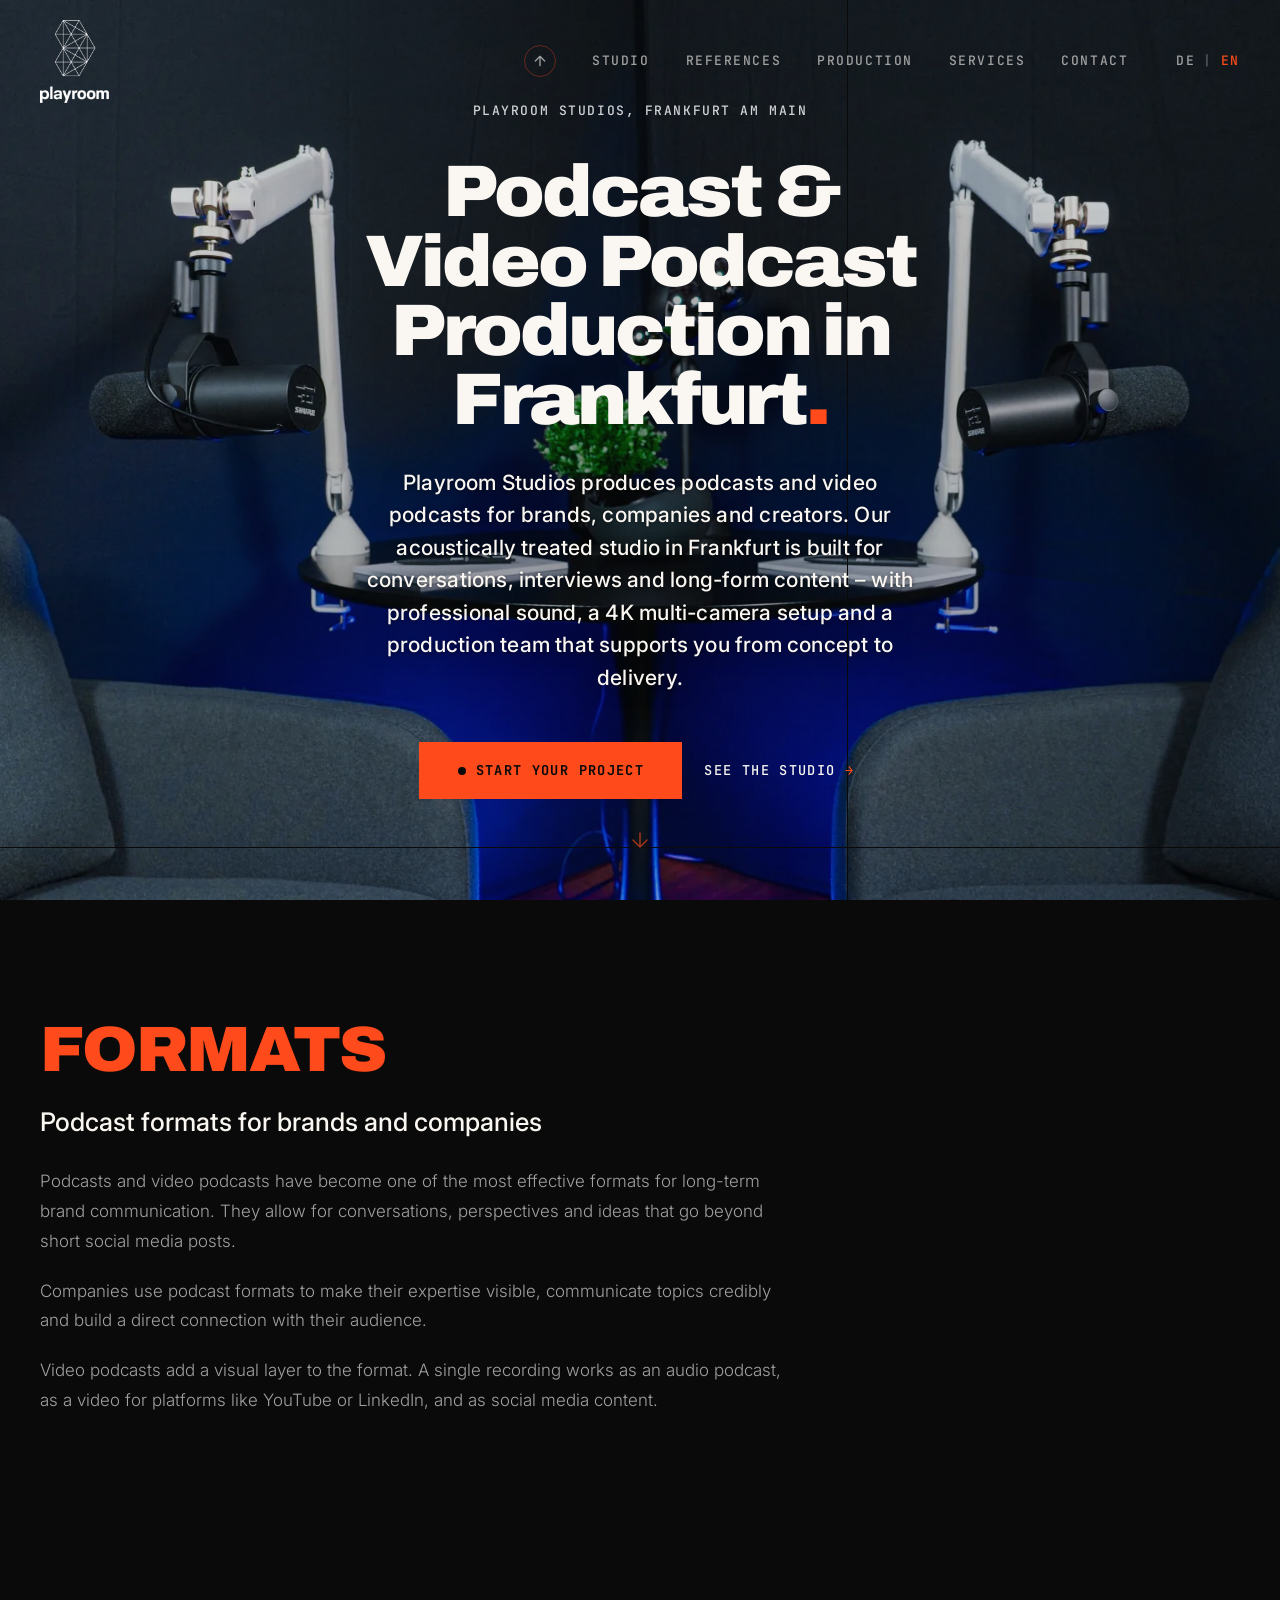
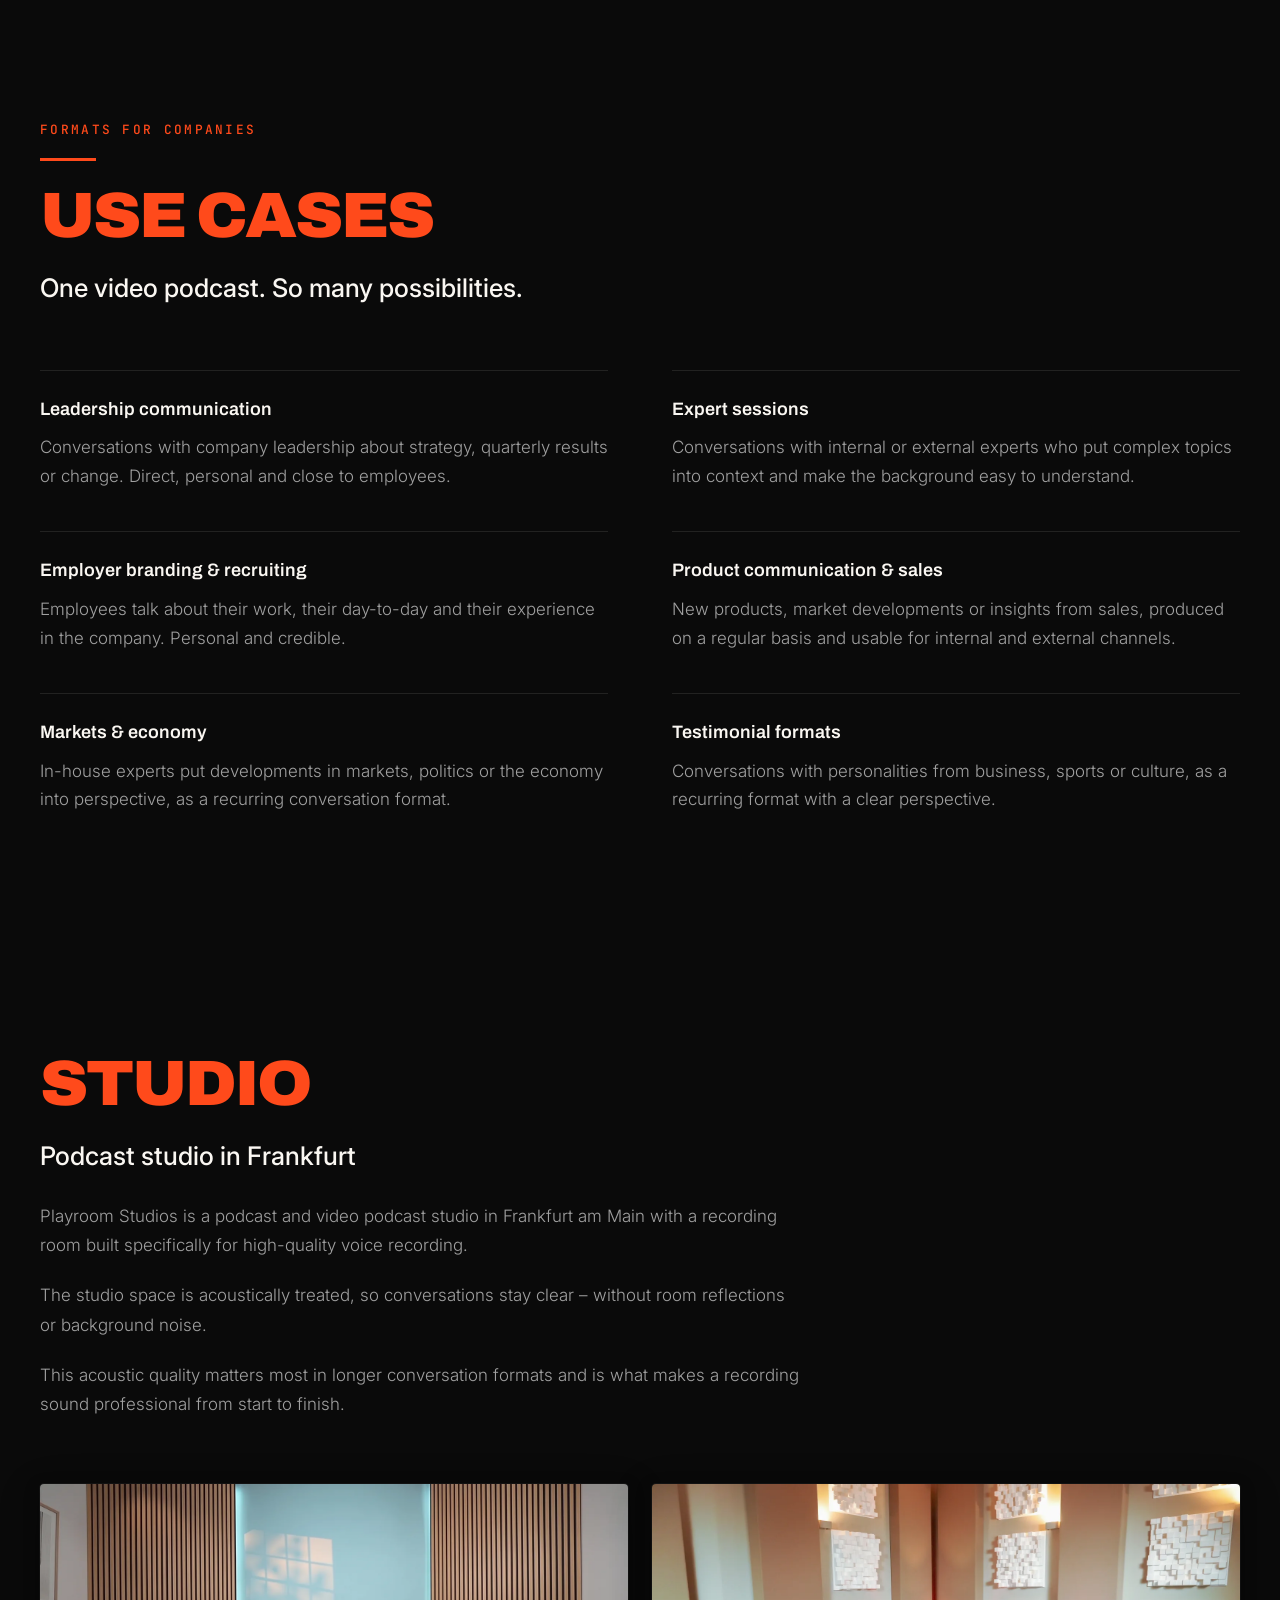
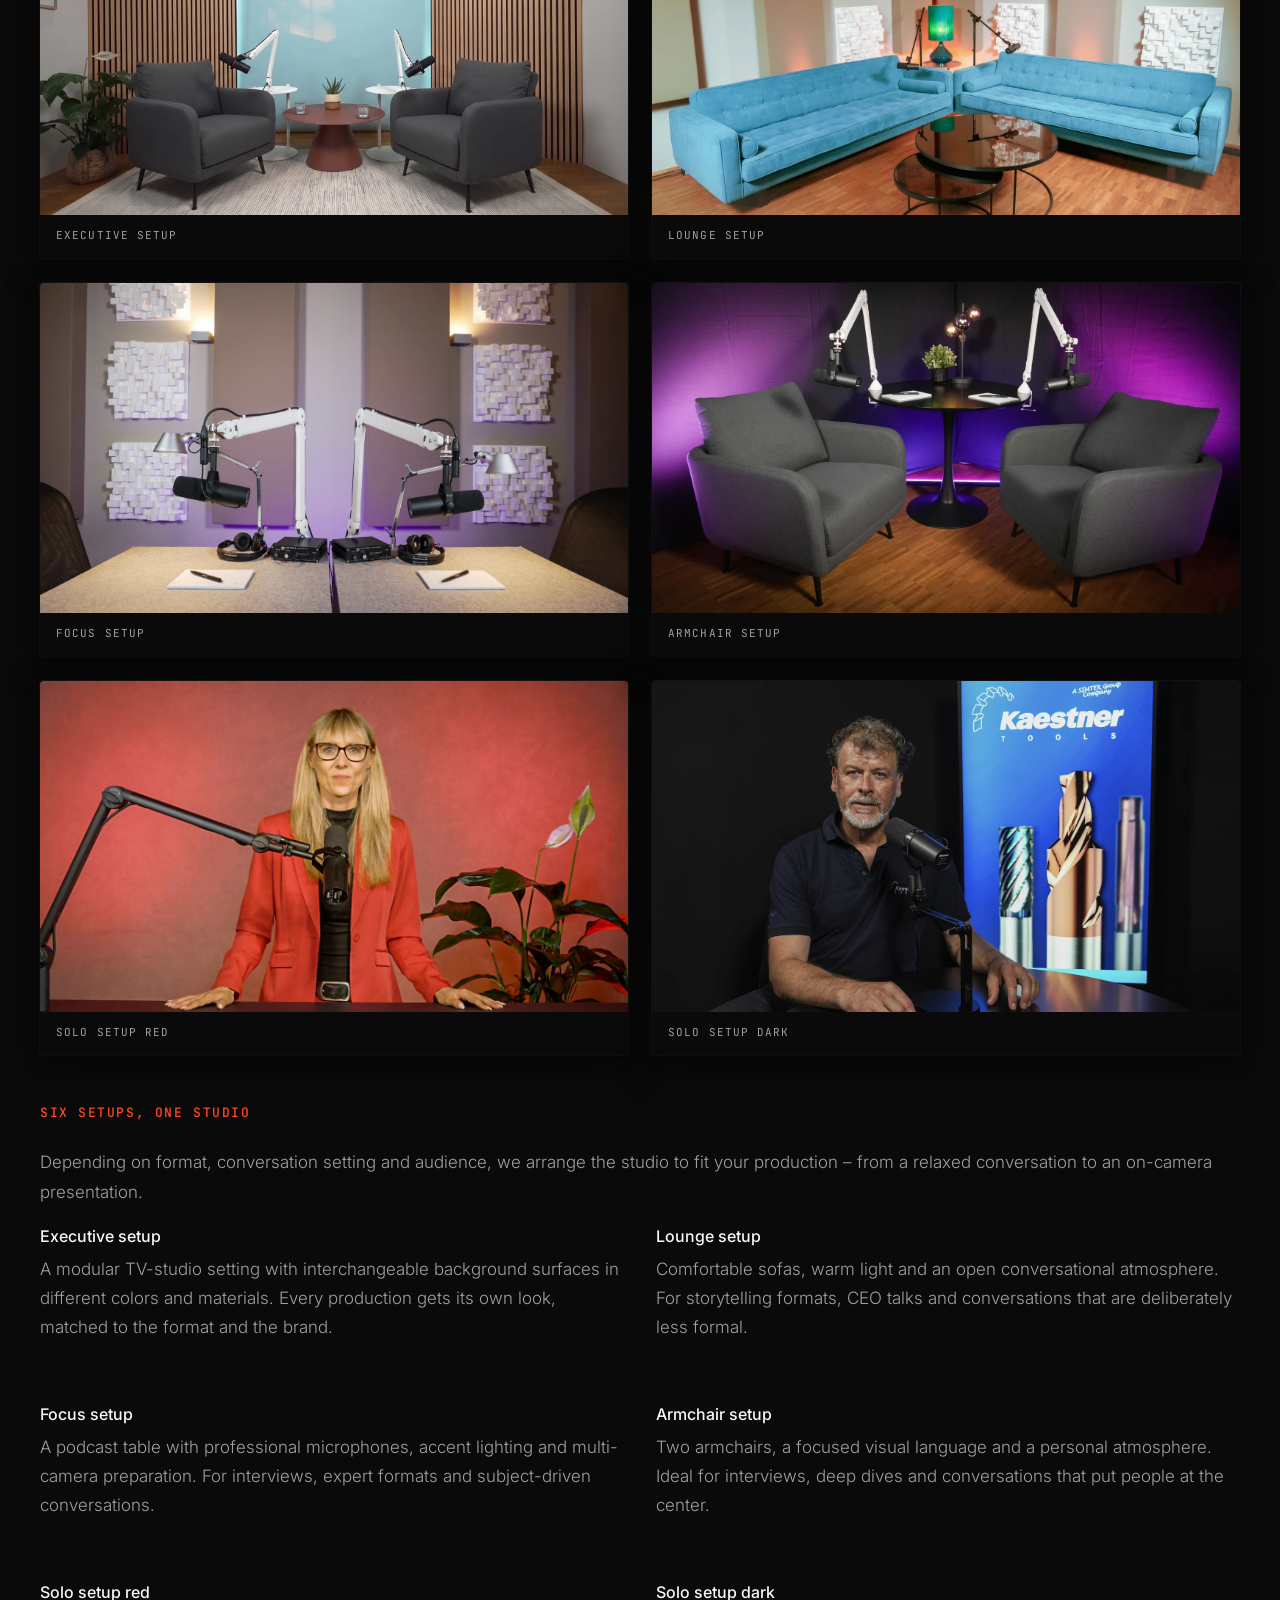
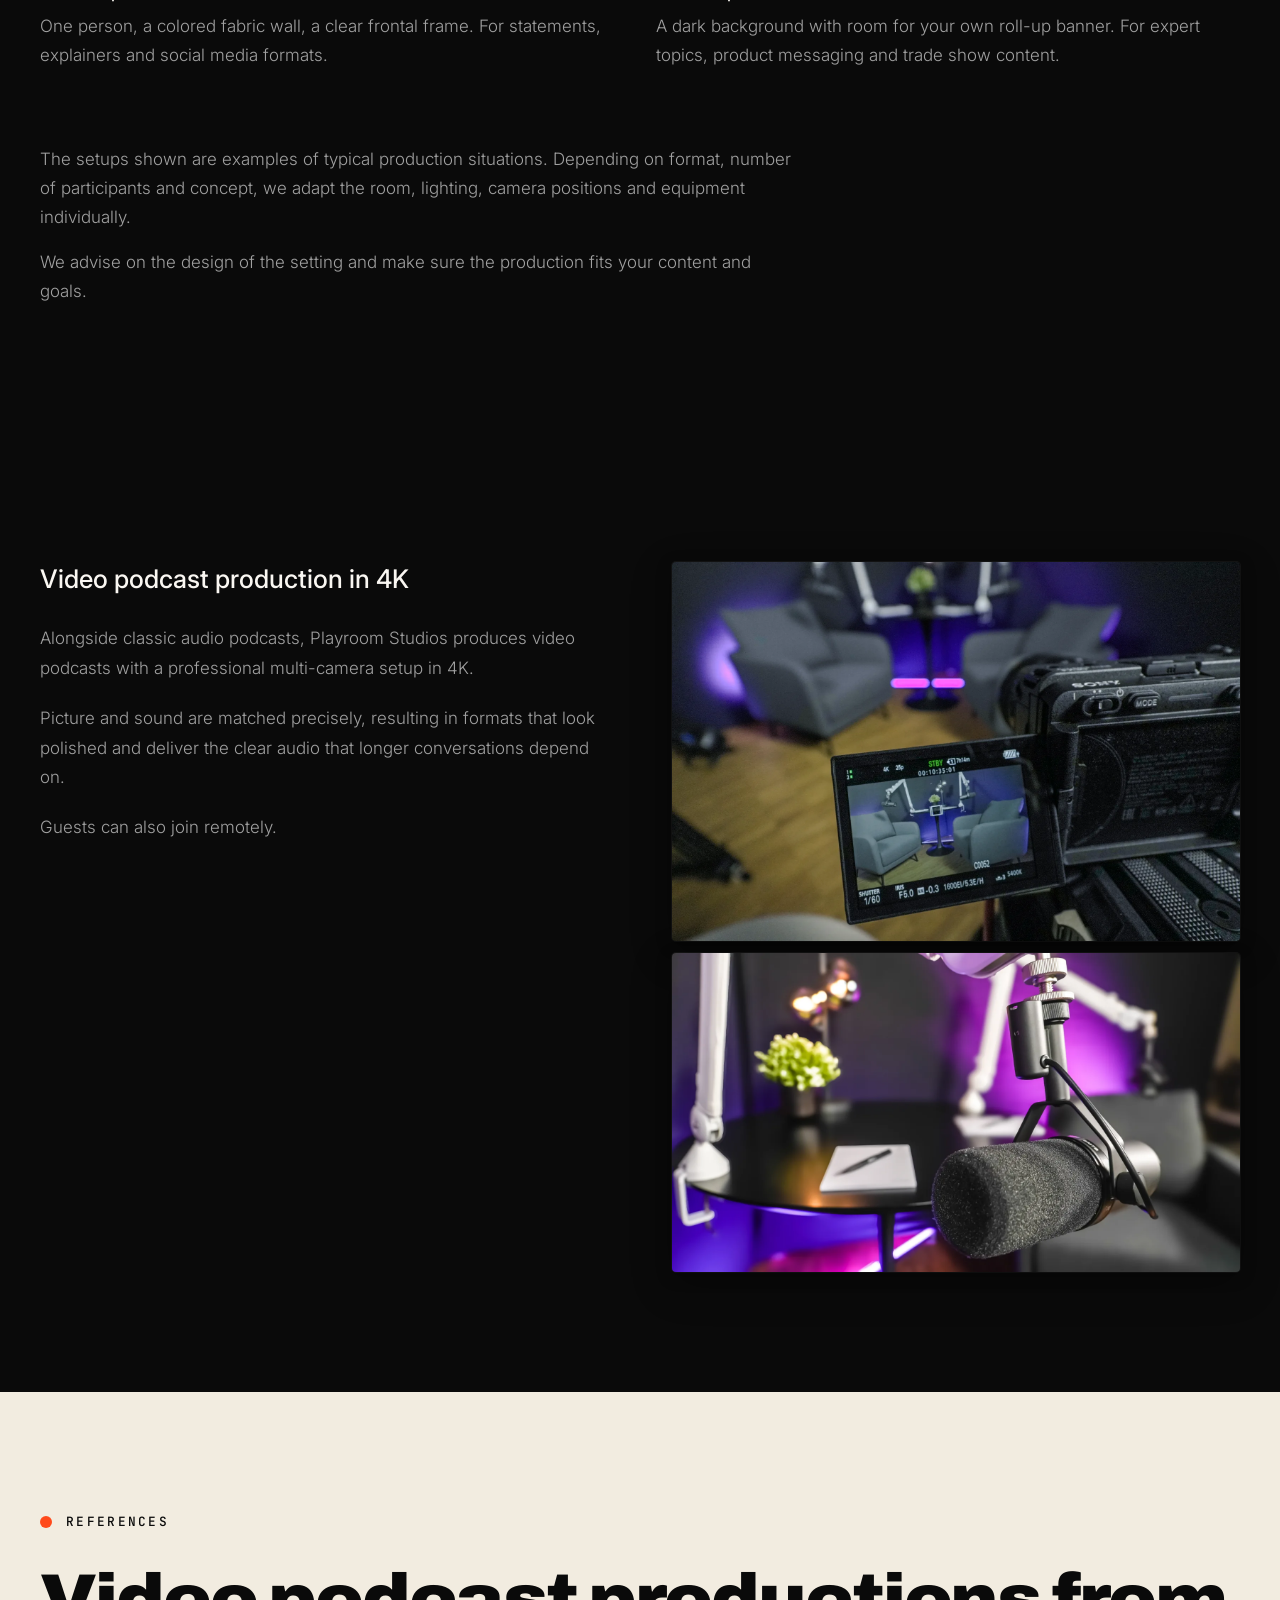
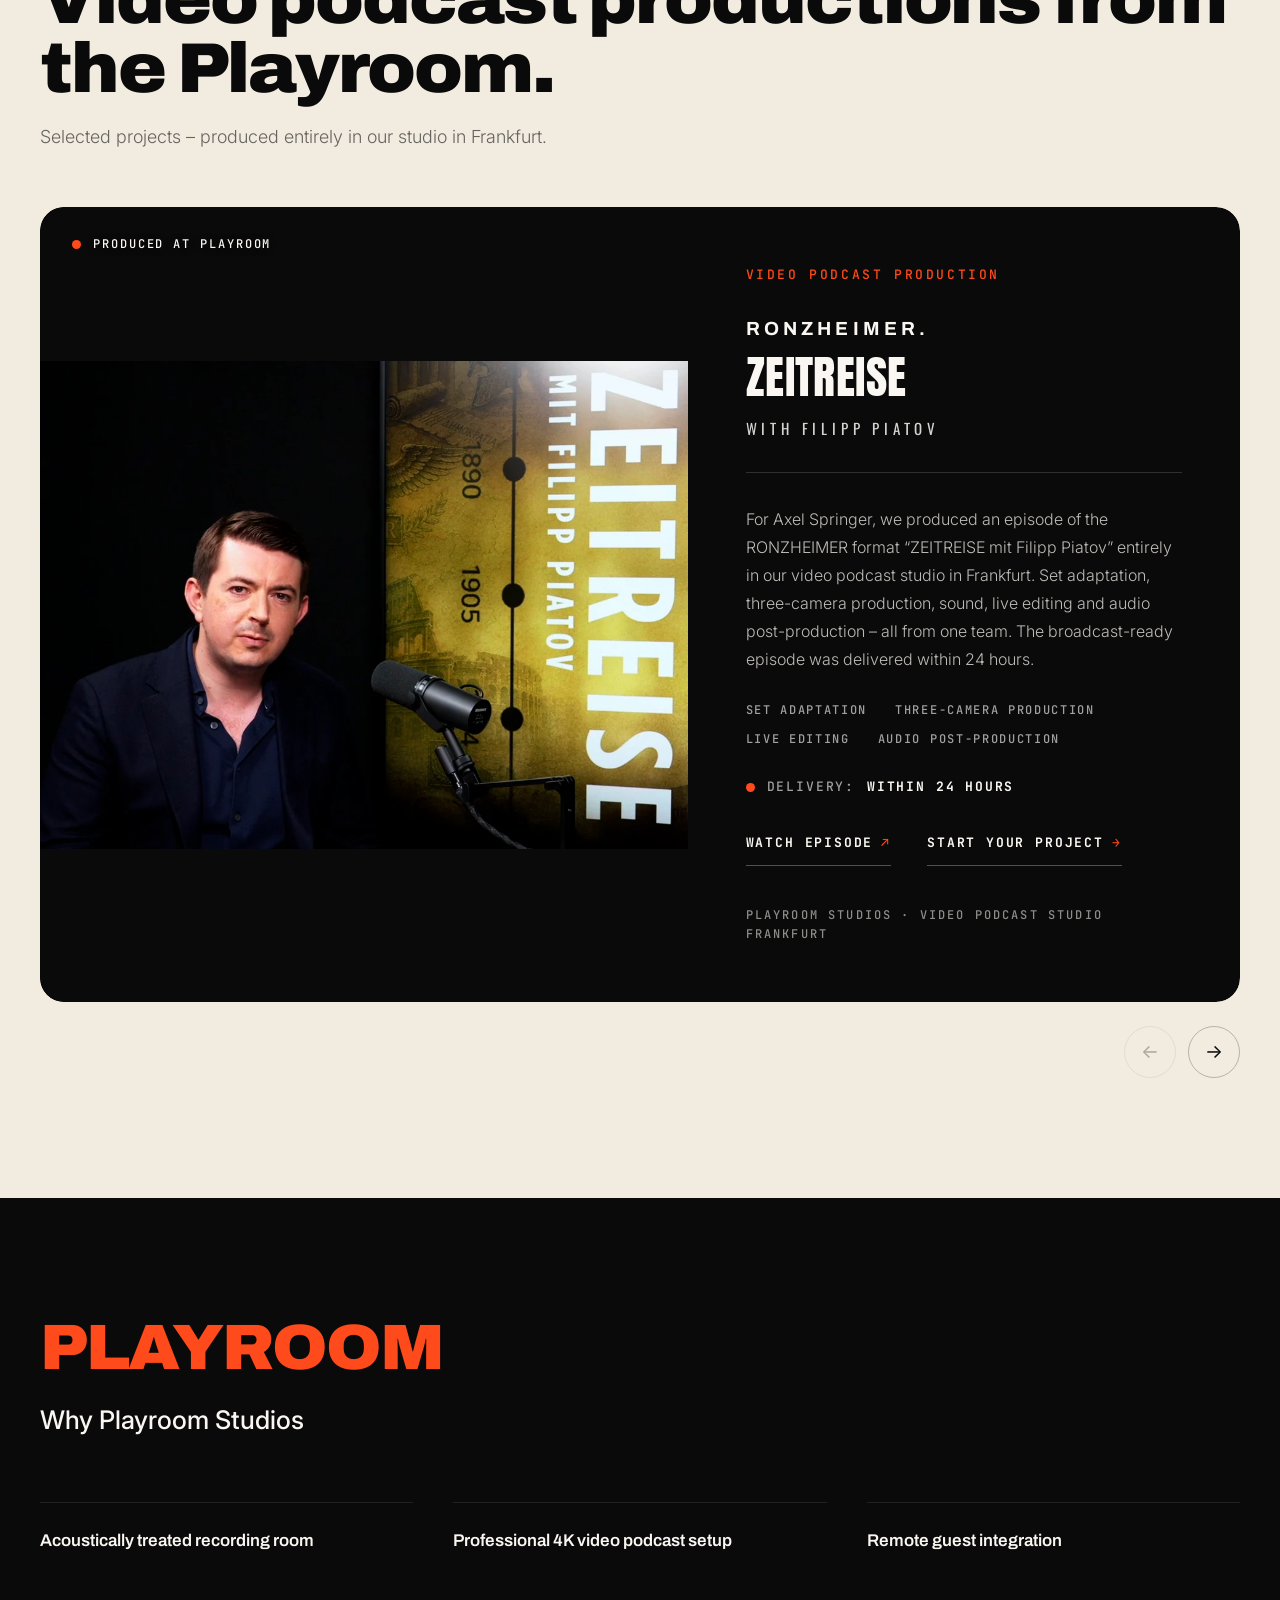
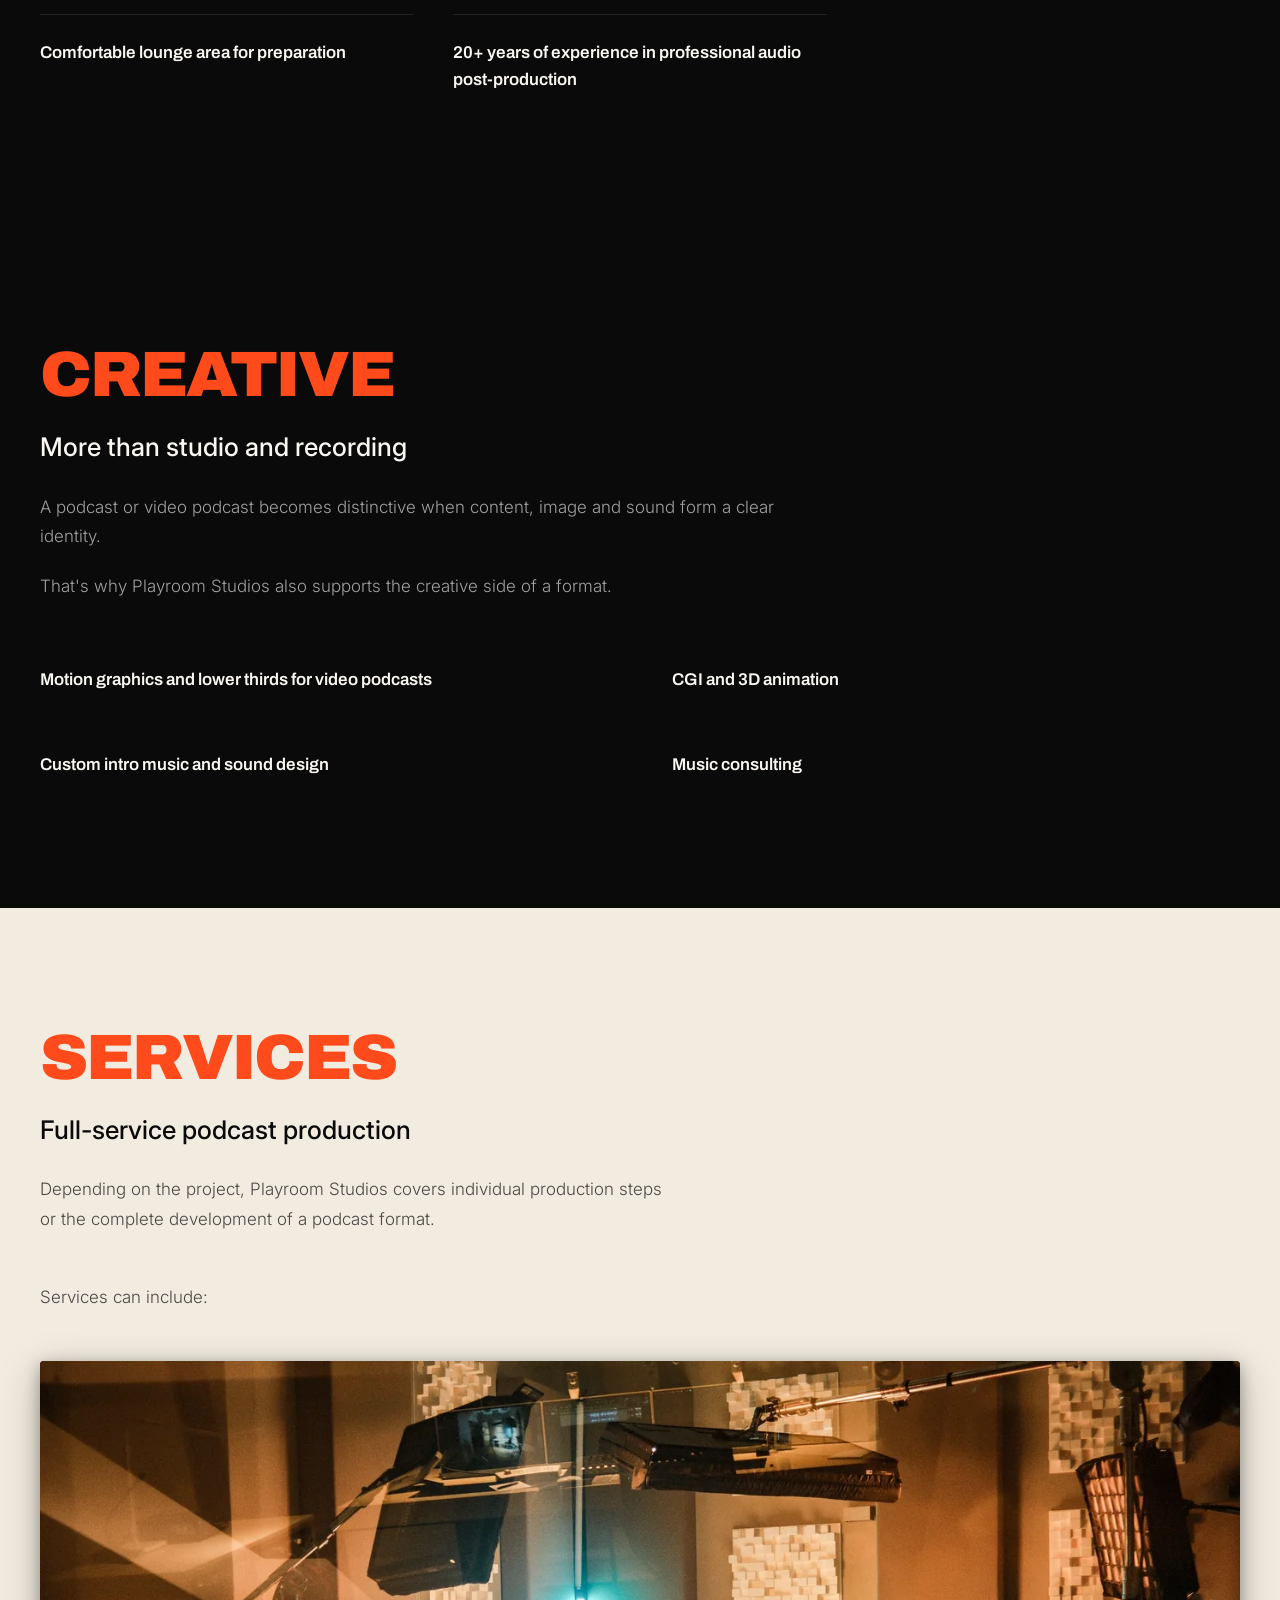
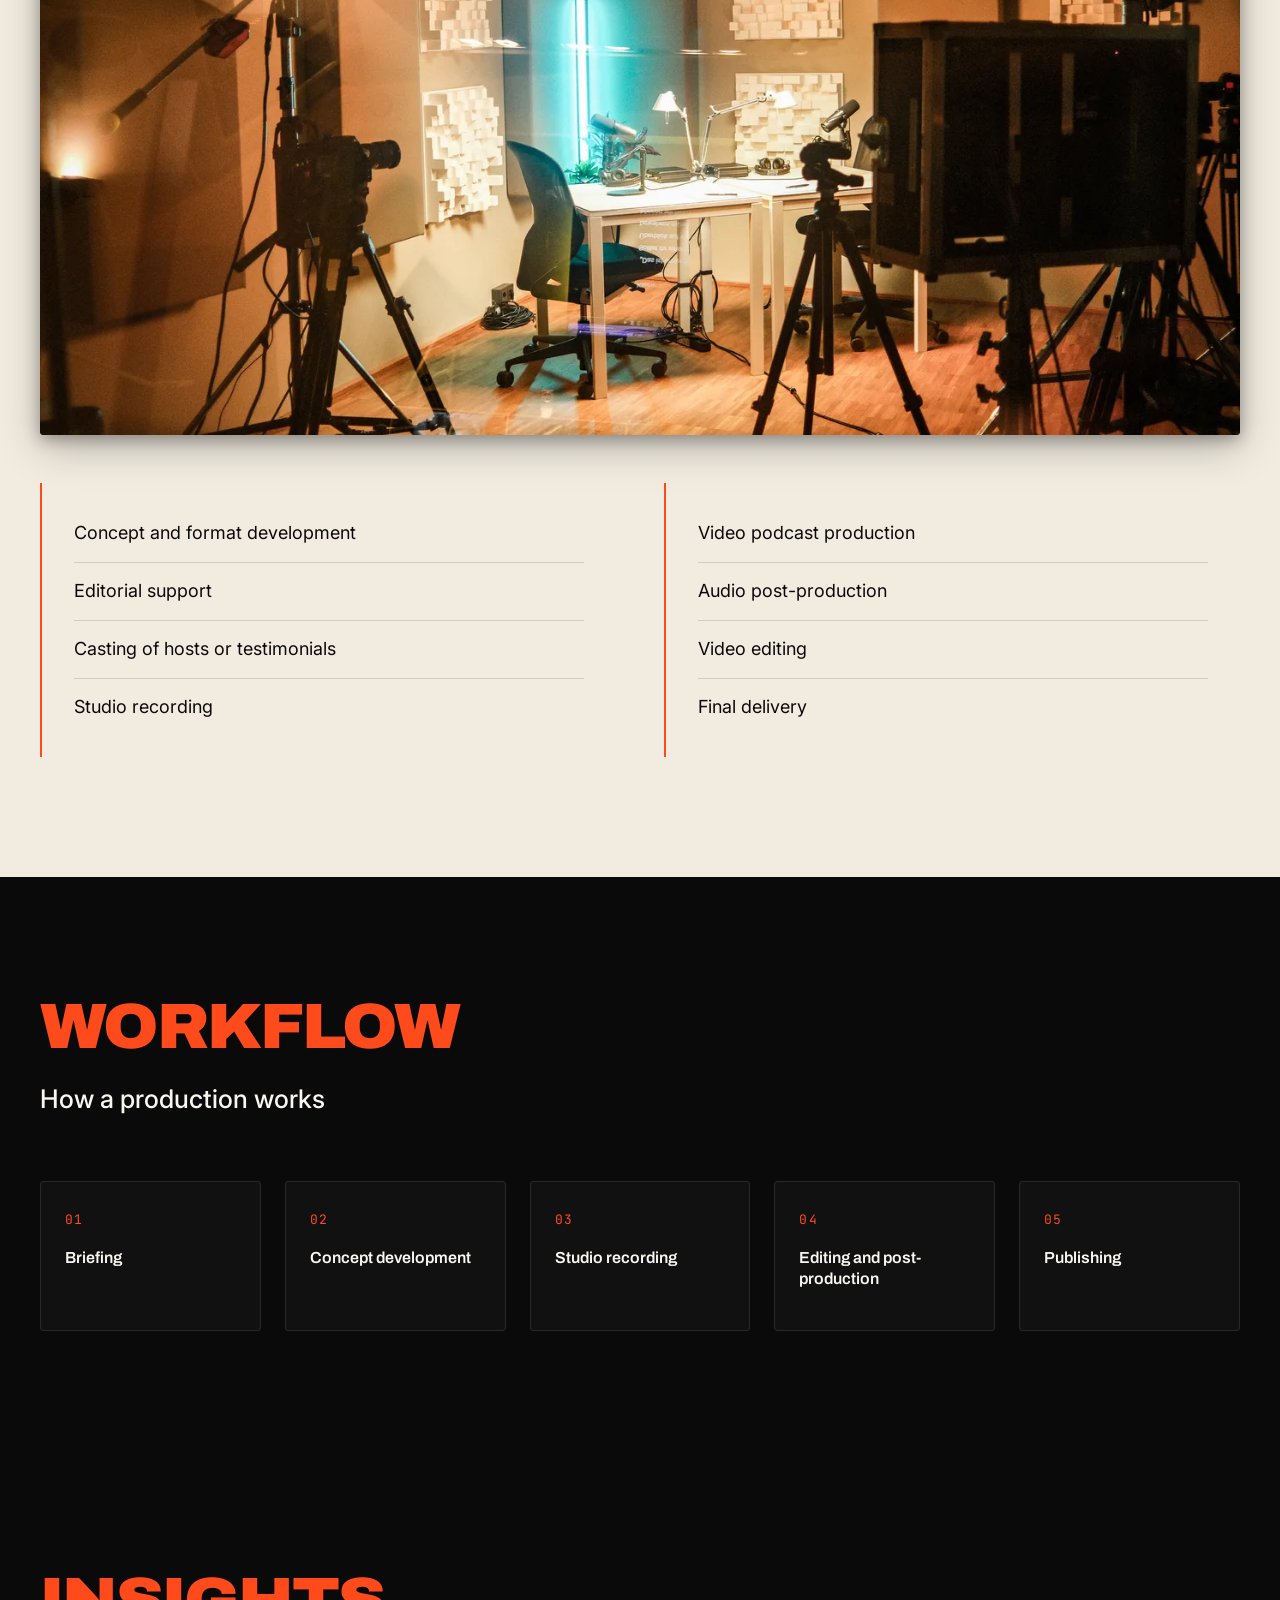
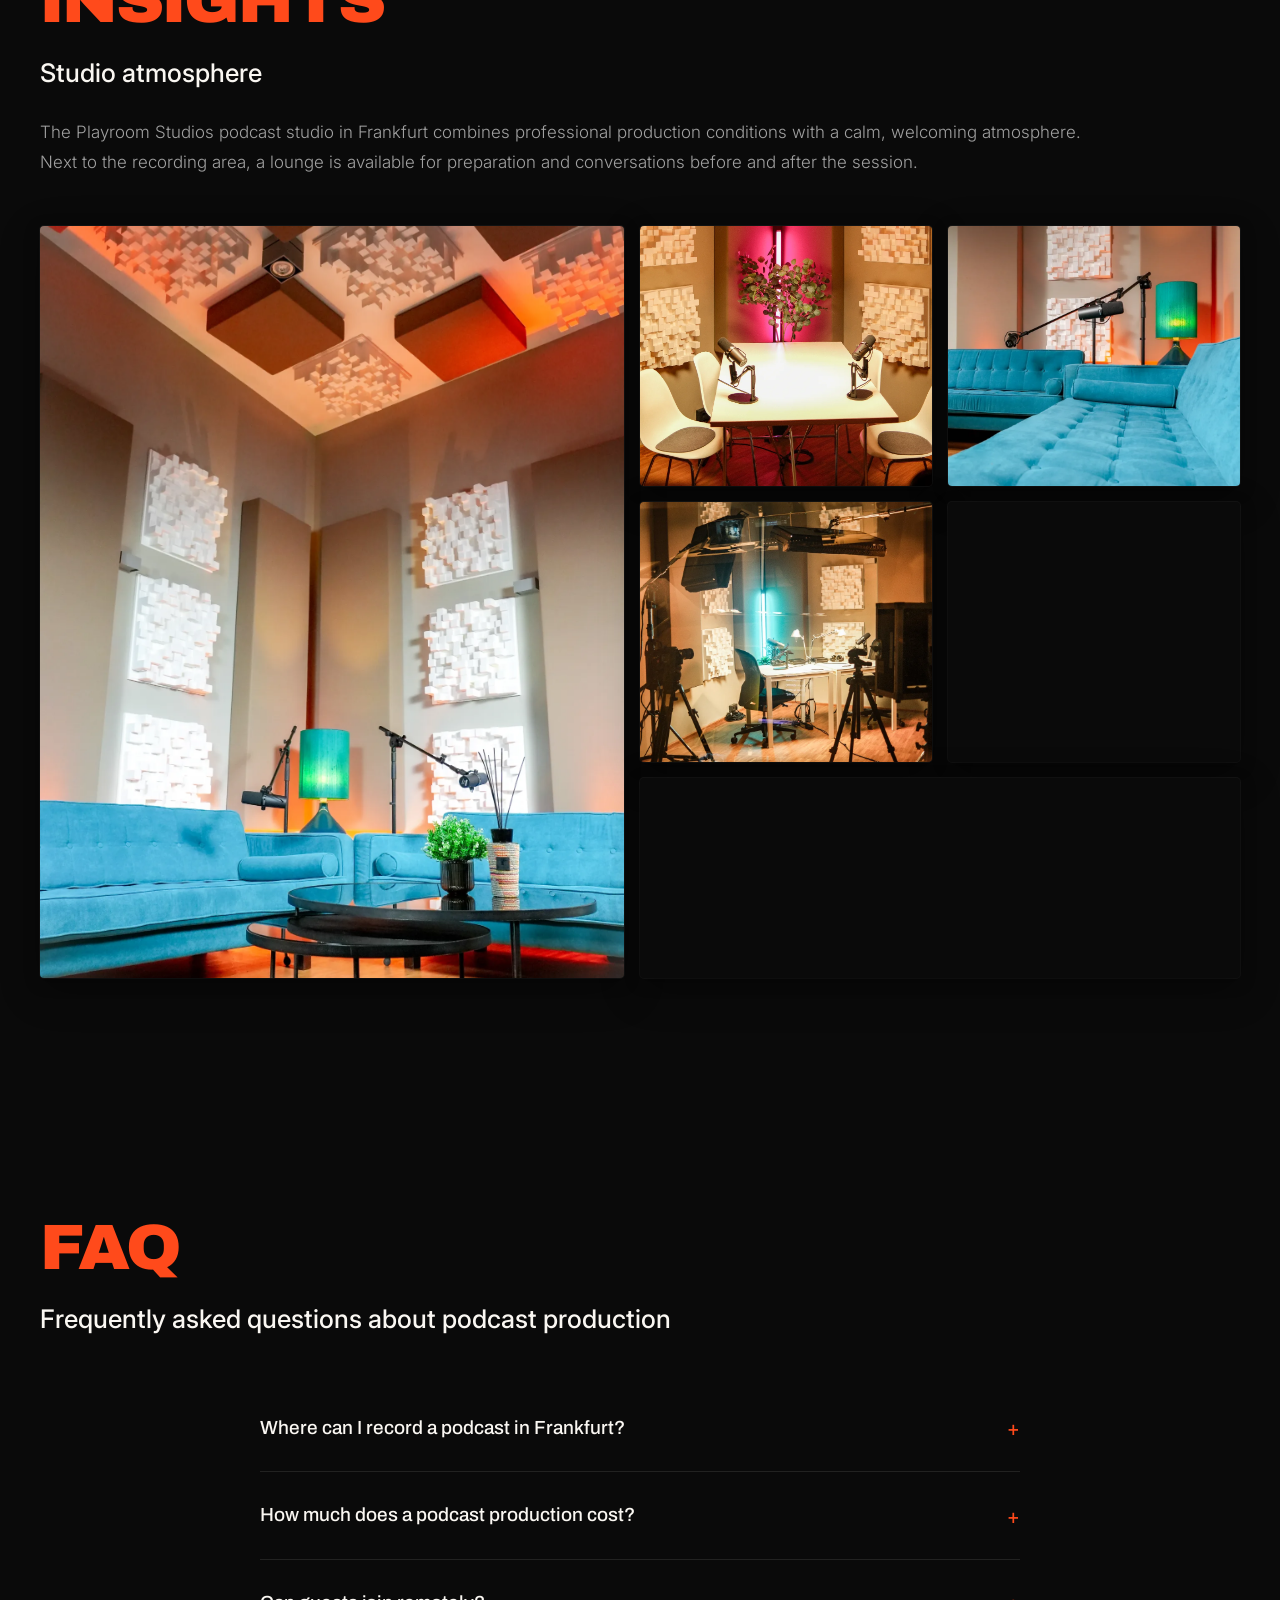
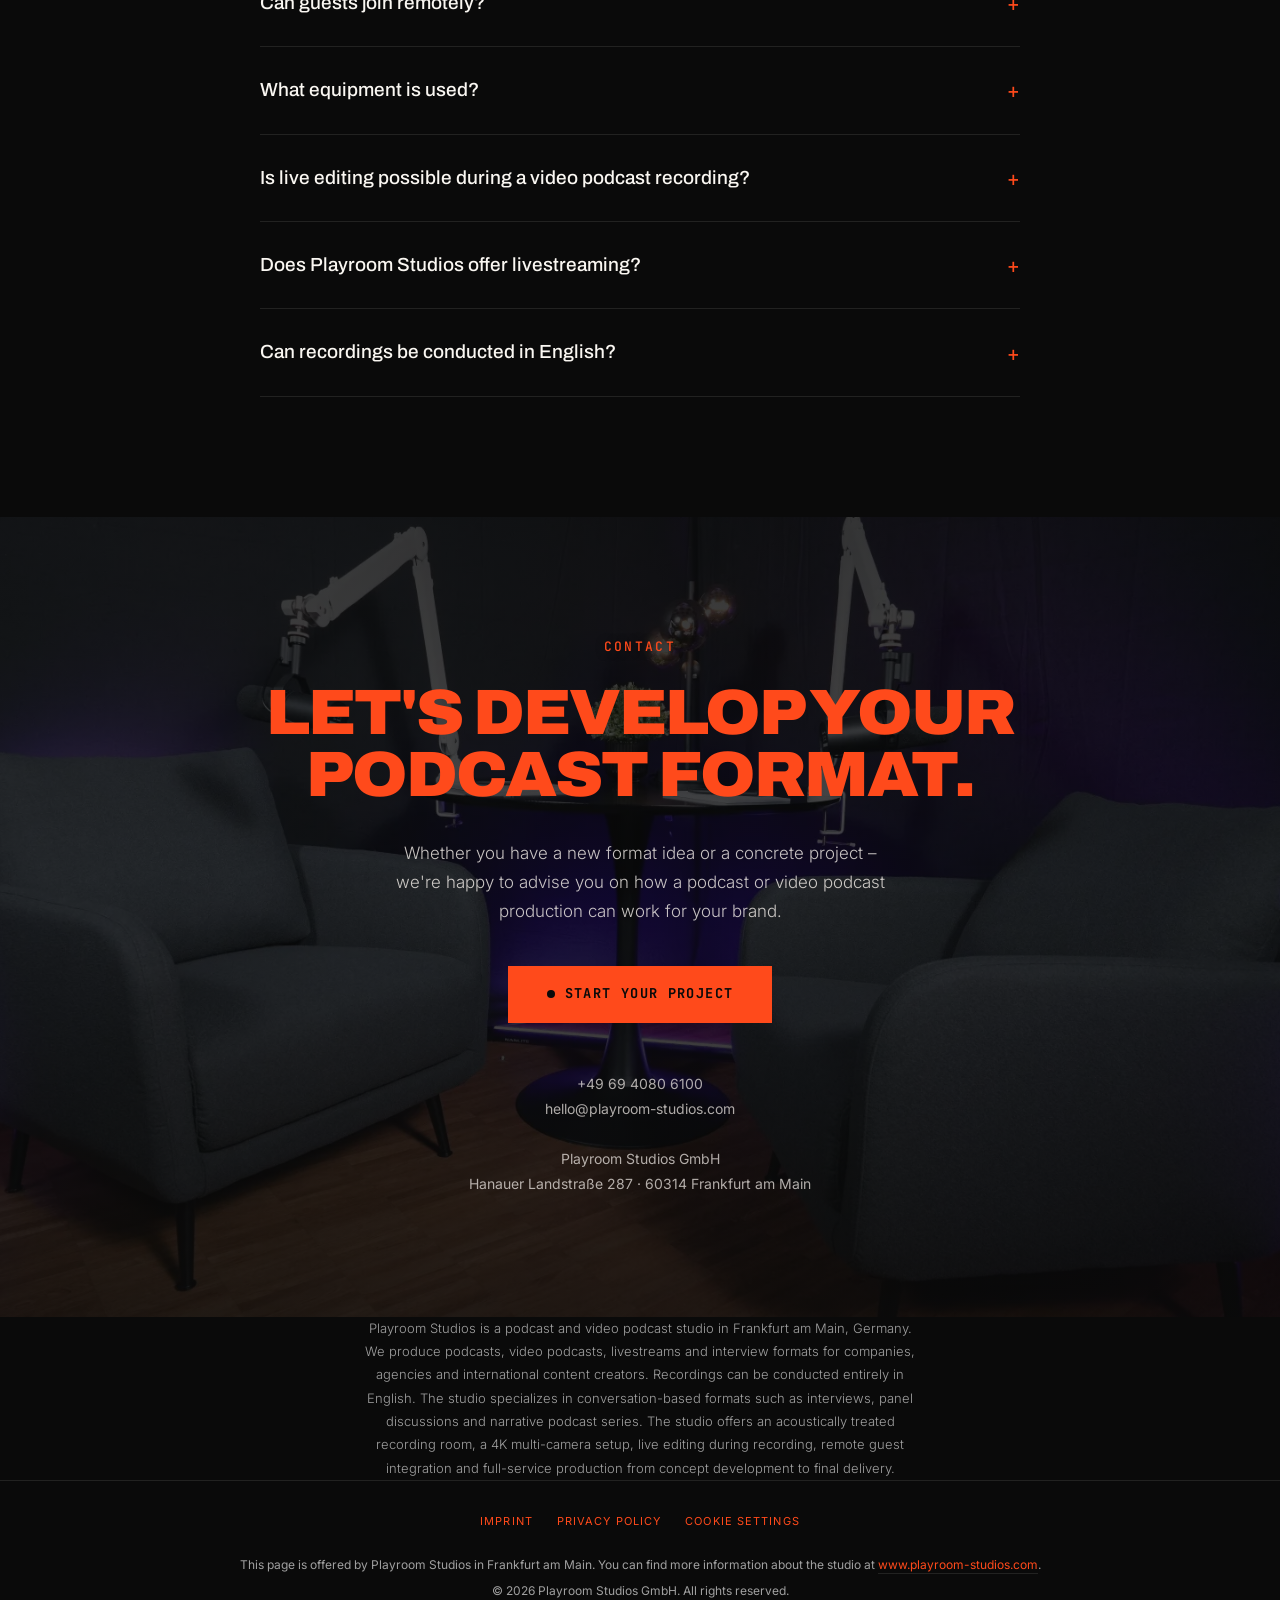
==== commit 448c2fc5: "EN-Nav: References-Menuepunkt in Desktop-Nav und Mobile-Overlay" ====
--- a/en/index.html
+++ b/en/index.html
@@ -194,6 +194,7 @@
       <svg width="16" height="16" viewBox="0 0 24 24" fill="none" stroke="currentColor" stroke-width="2" stroke-linecap="round" stroke-linejoin="round"><path d="M12 19V5M5 12l7-7 7 7"/></svg>
     </a>
     <a href="#studio">Studio</a>
+    <a href="#references">References</a>
     <a href="#workflow">Production</a>
     <a href="#services">Services</a>
     <a href="#contact">Contact</a>
@@ -213,6 +214,7 @@
 <!-- Mobile Menu Overlay (outside nav for iOS compatibility) -->
 <div class="mobile-menu-overlay" id="mobileMenu">
   <a href="#studio">Studio</a>
+  <a href="#references">References</a>
   <a href="#workflow">Production</a>
   <a href="#services">Services</a>
   <a href="#contact">Contact</a>
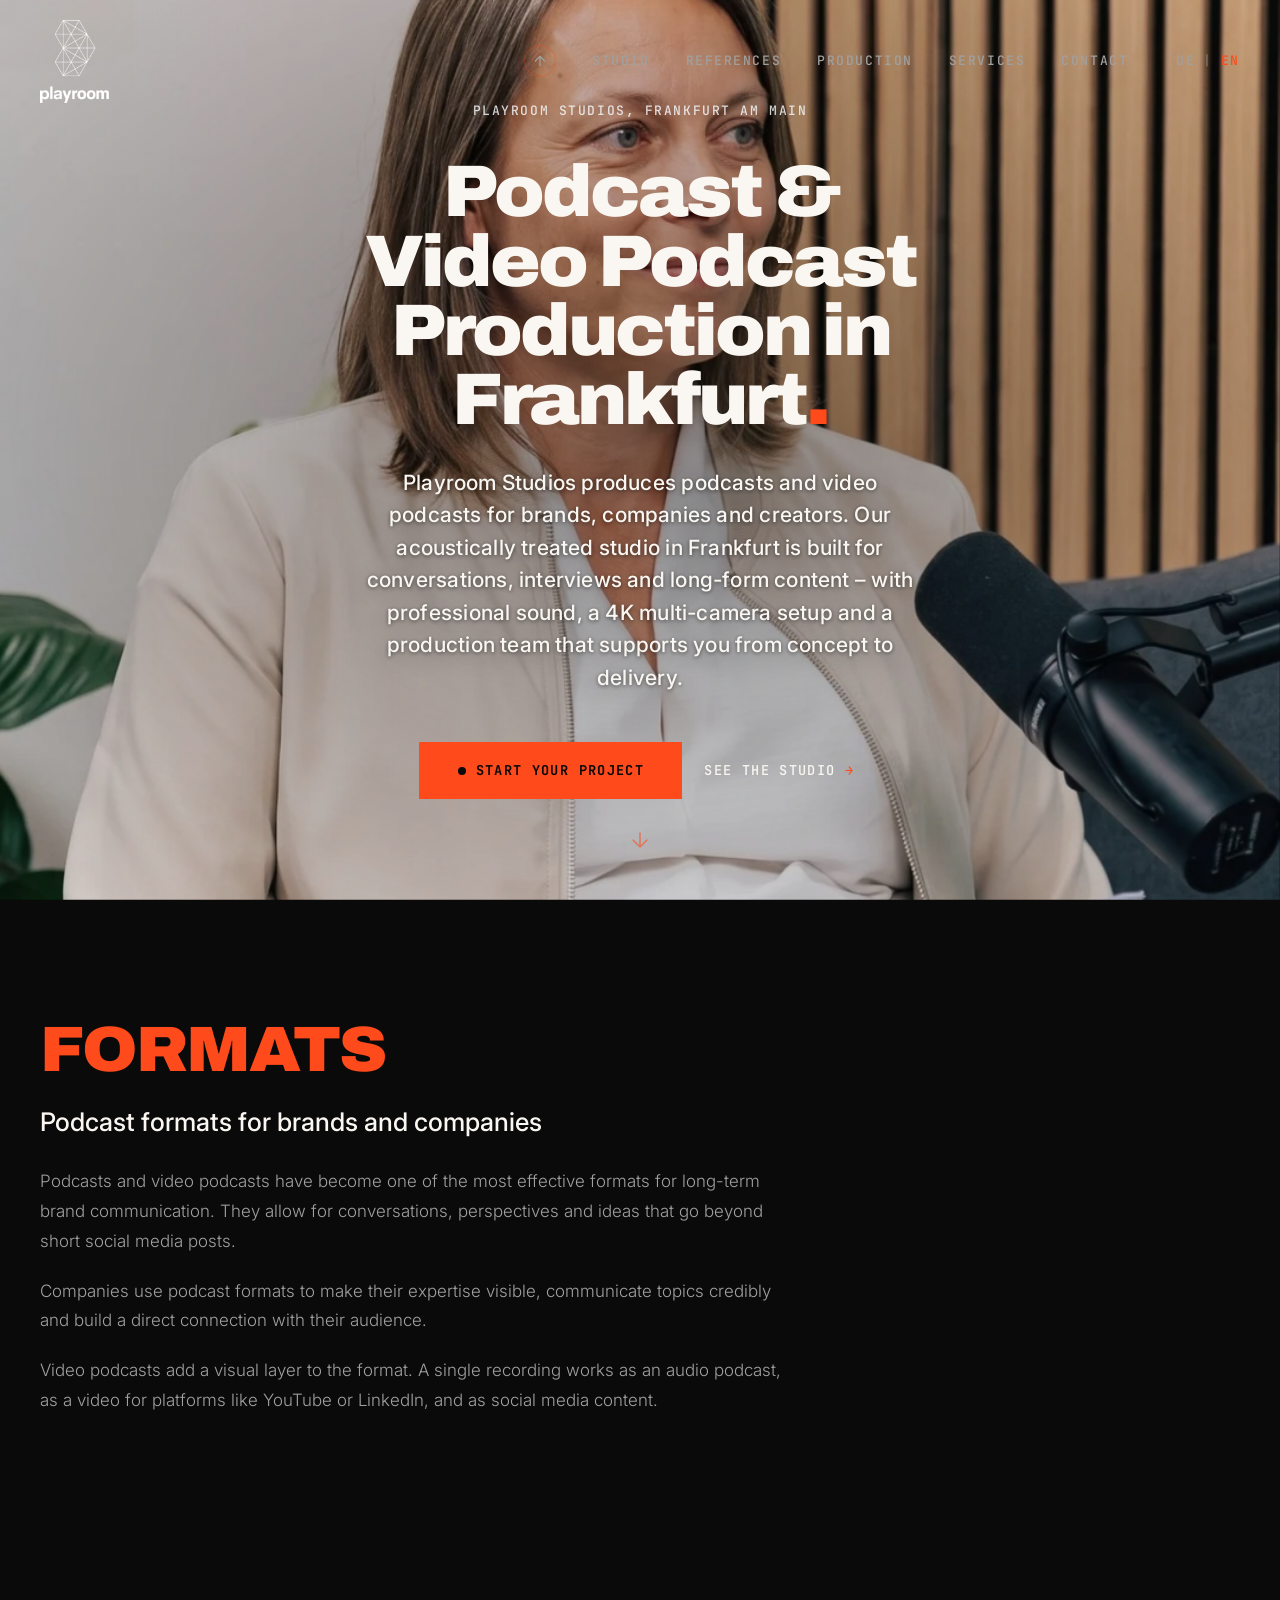
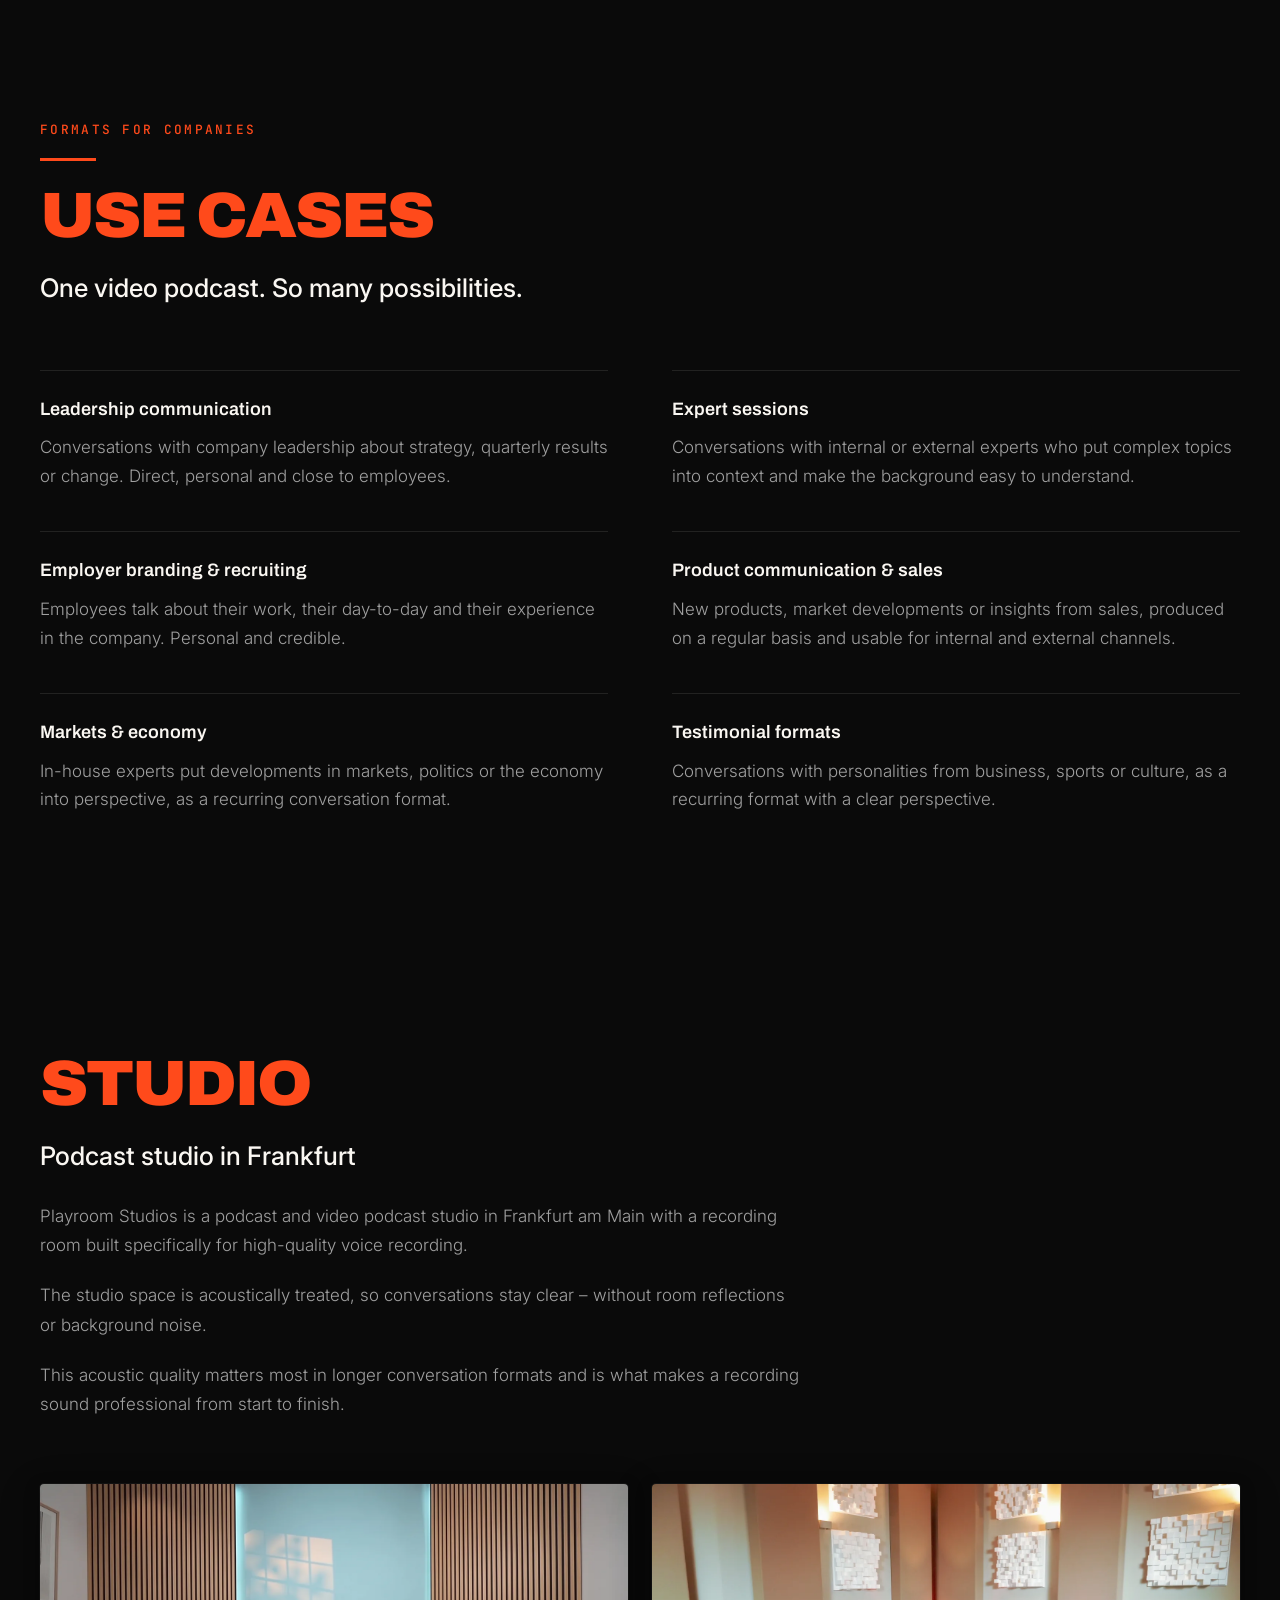
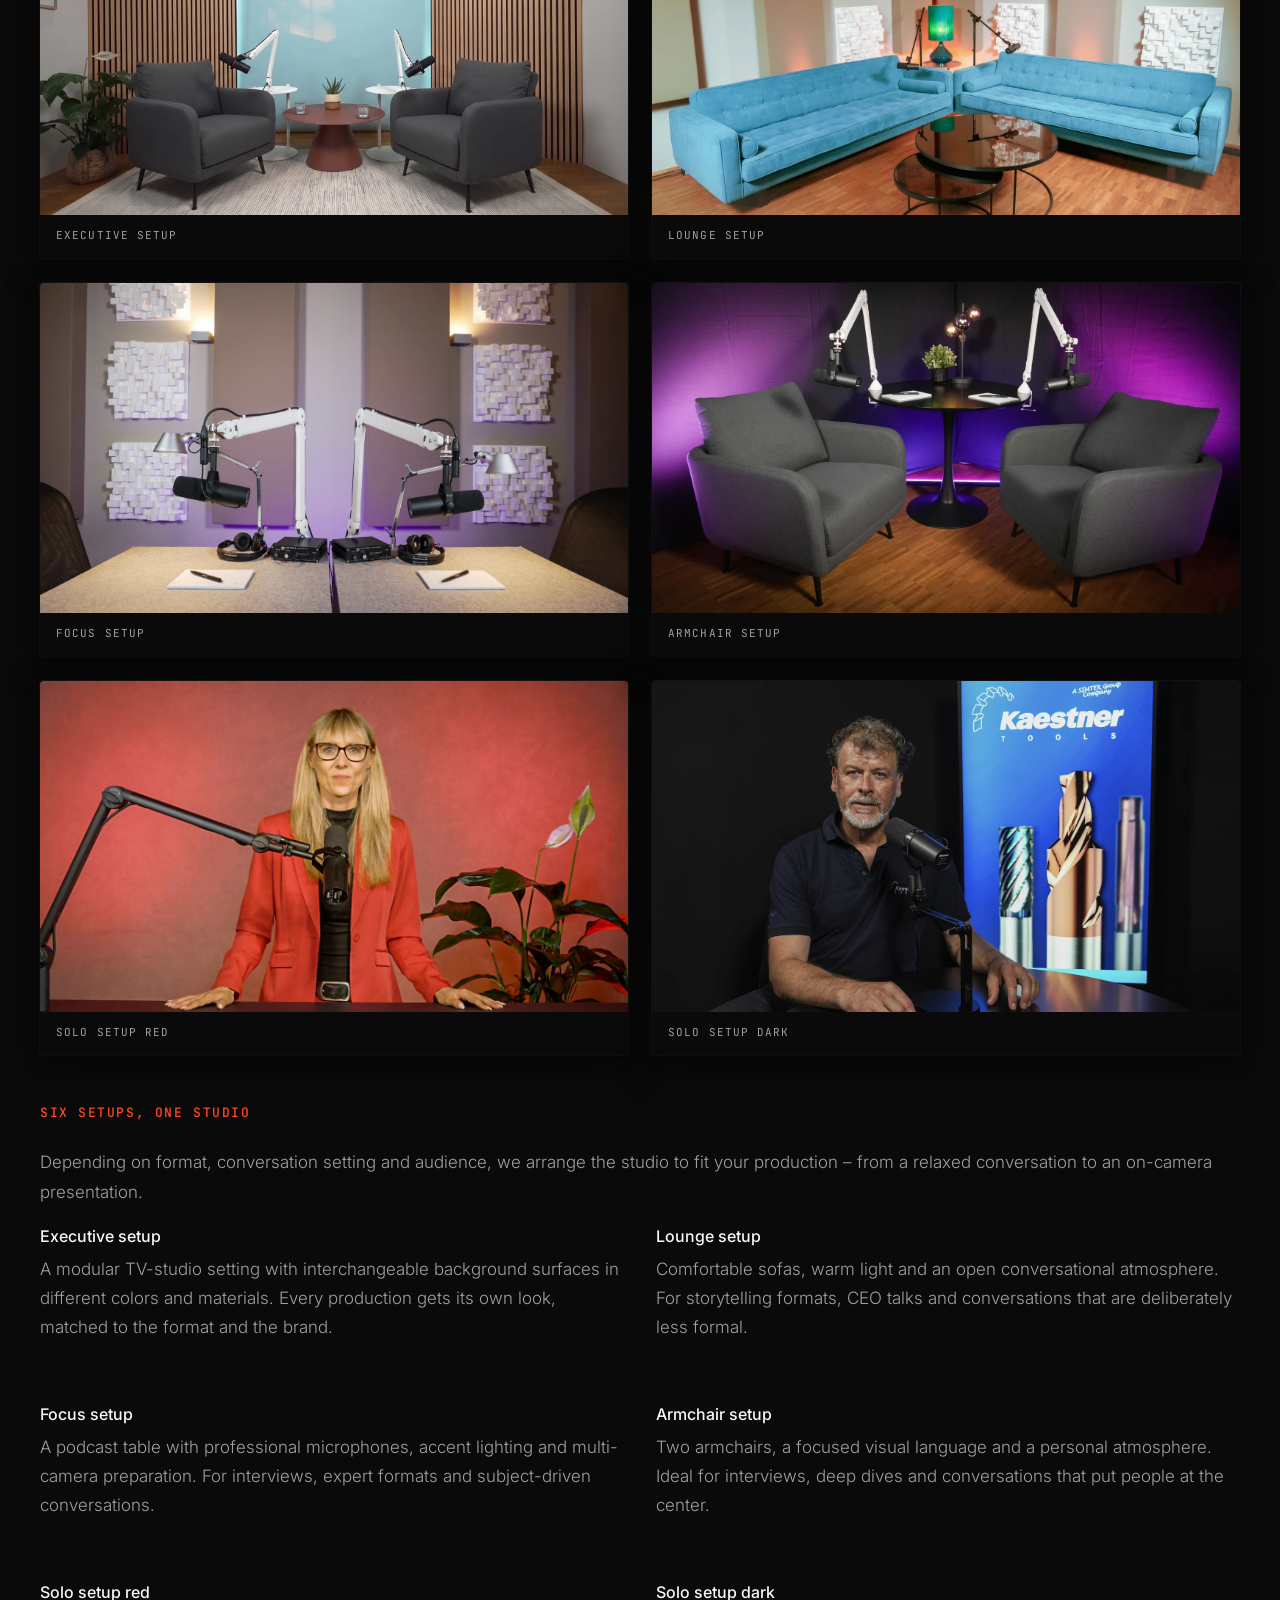
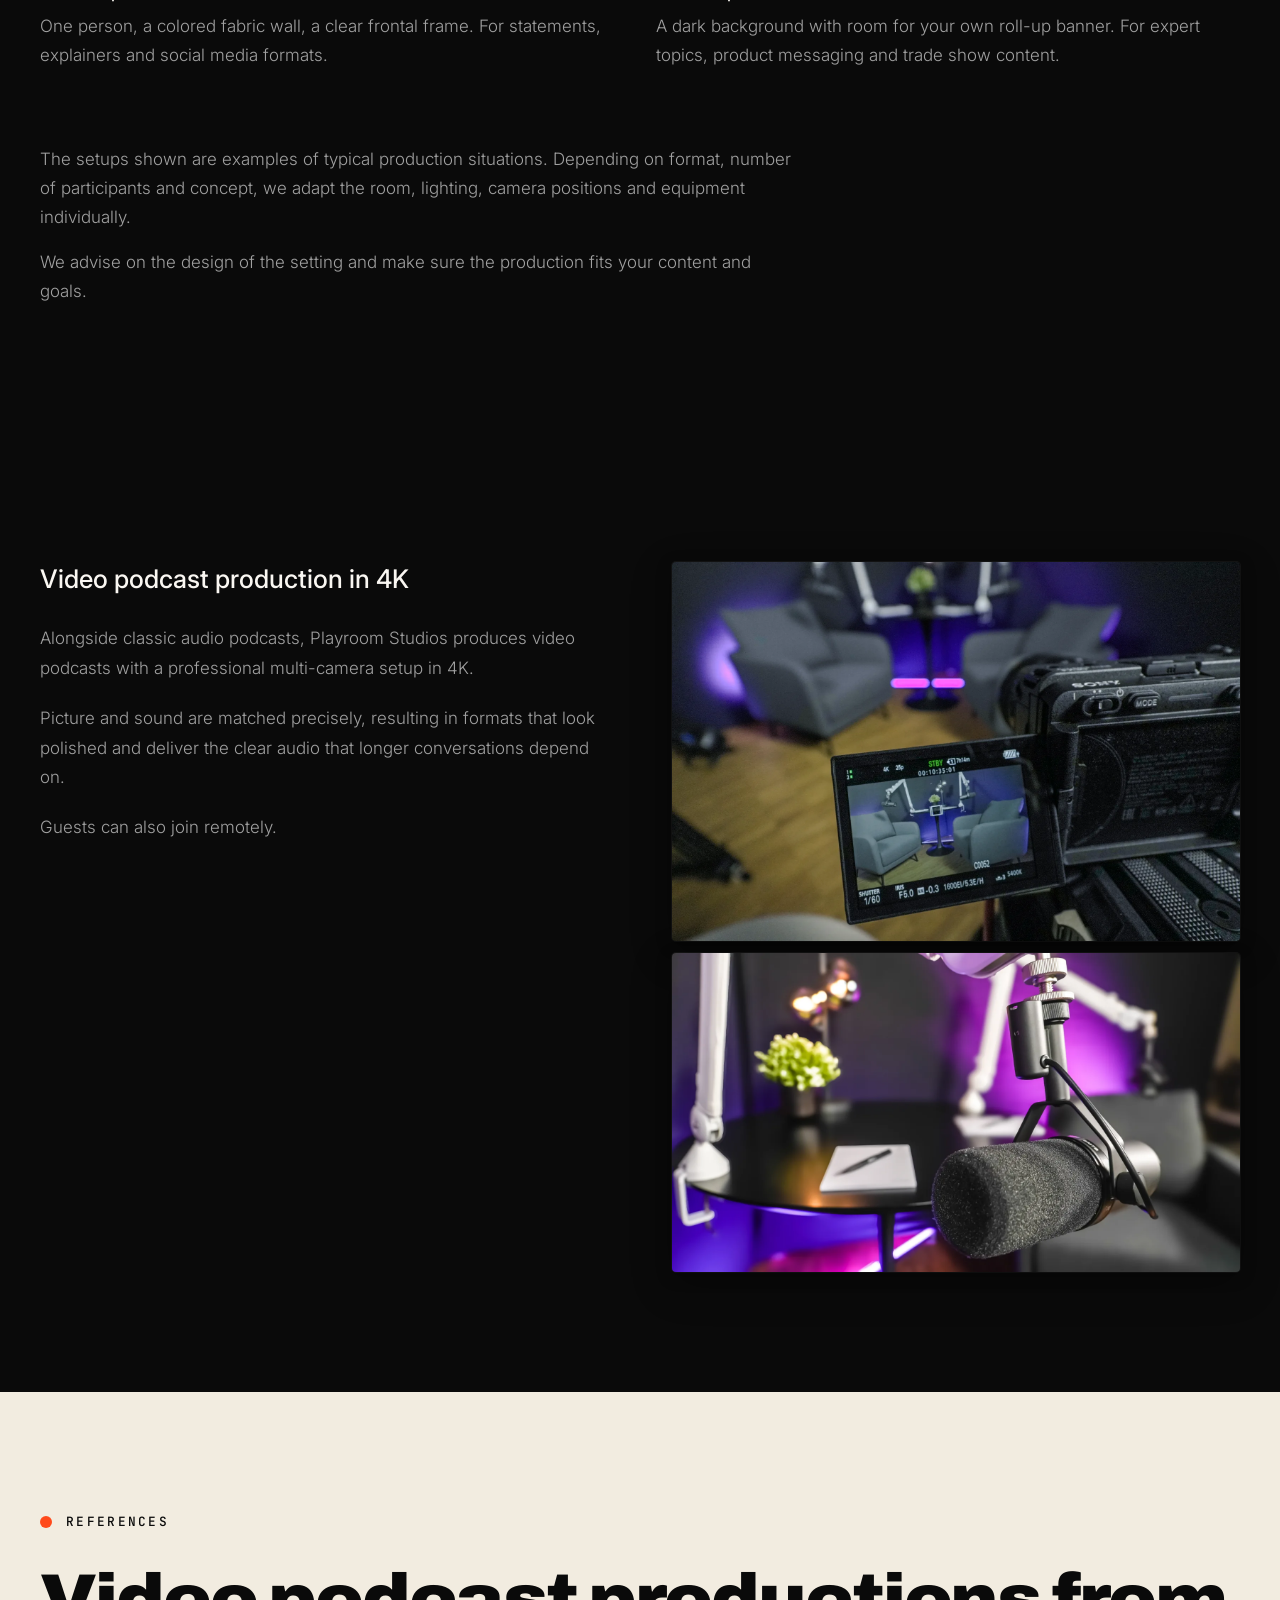
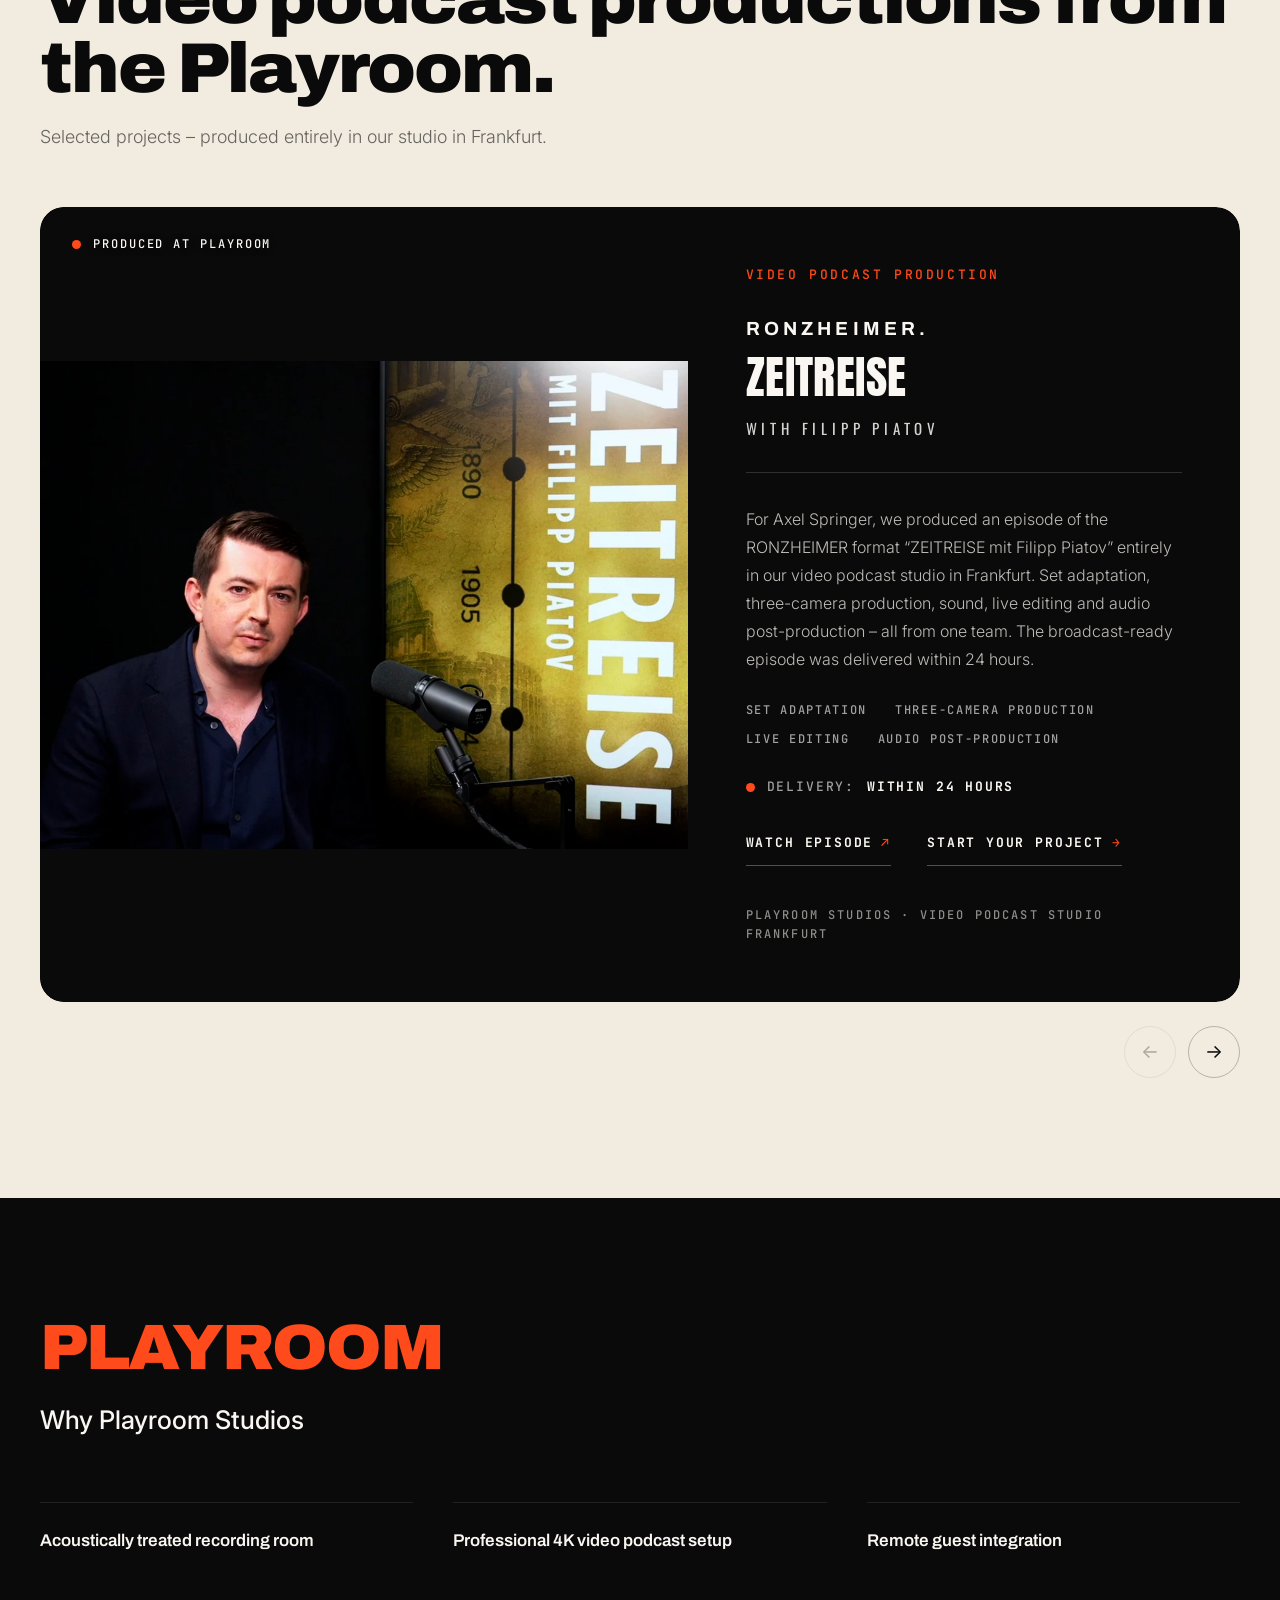
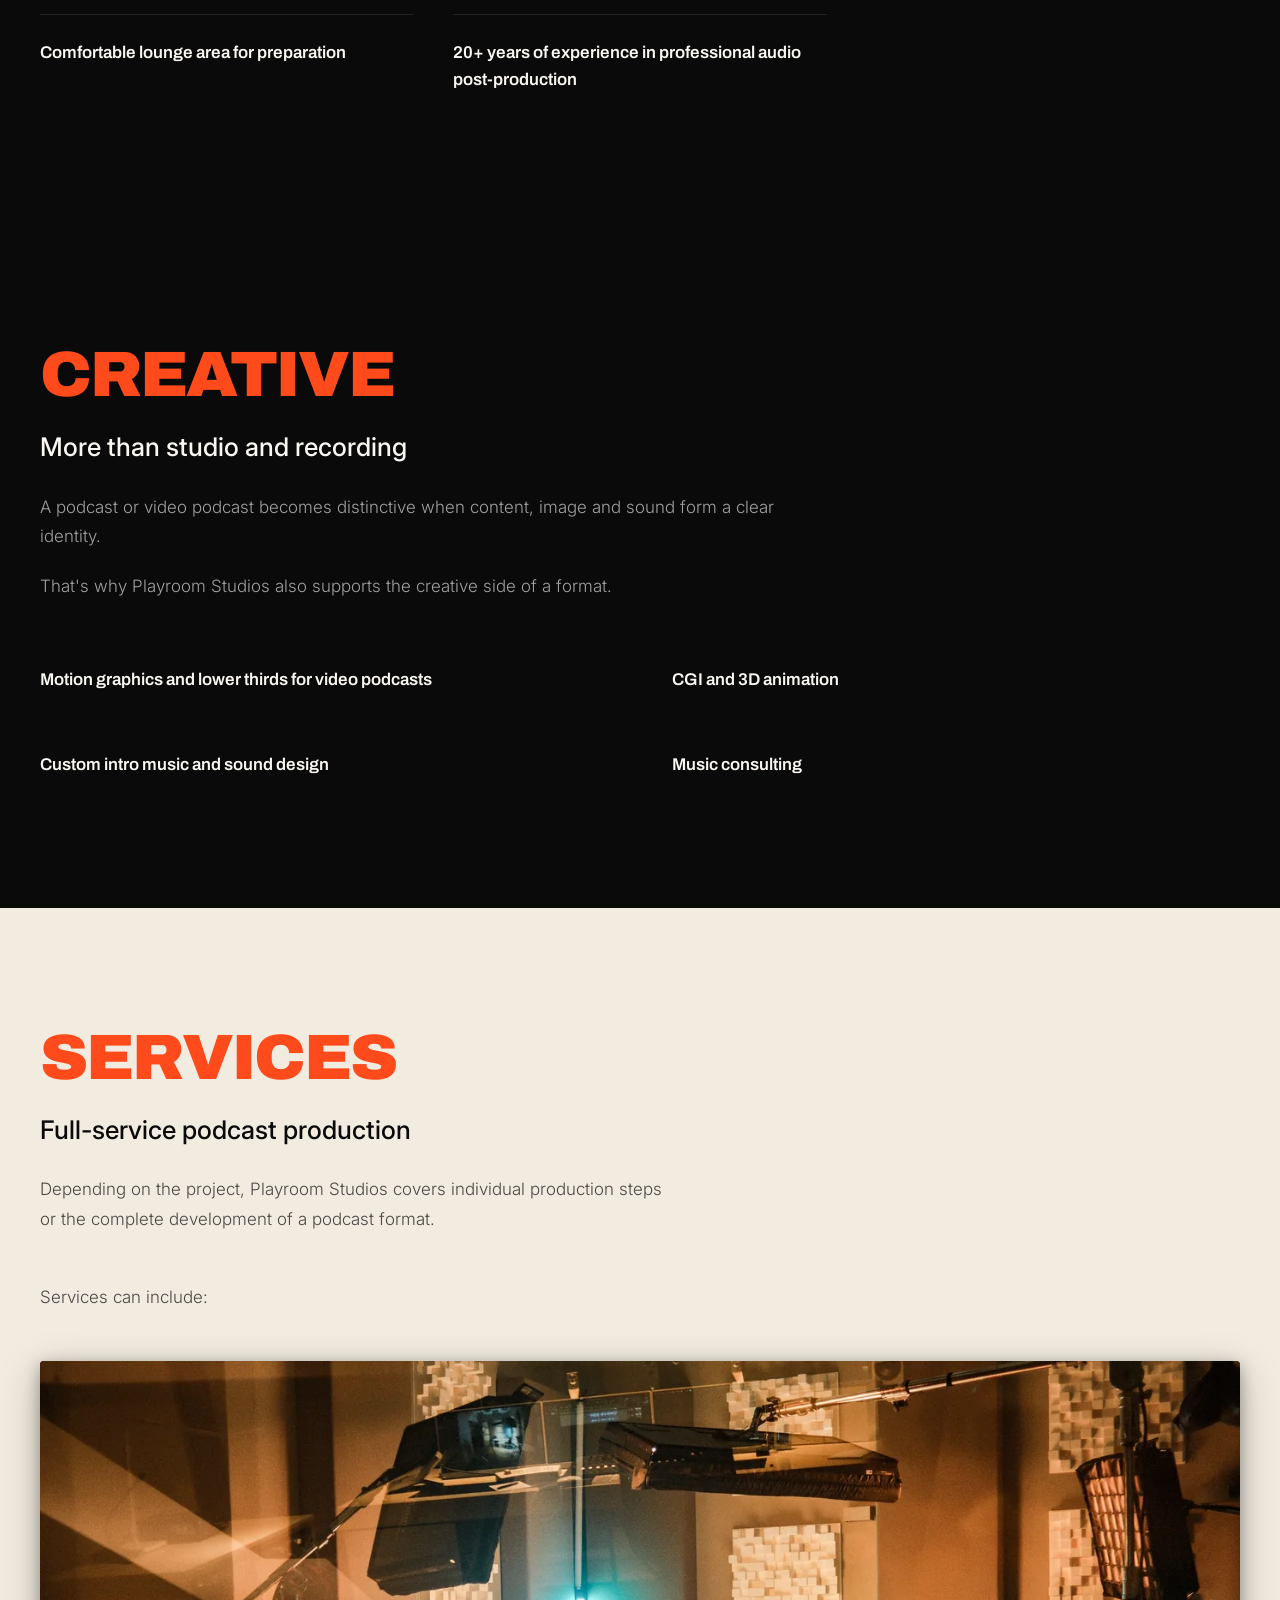
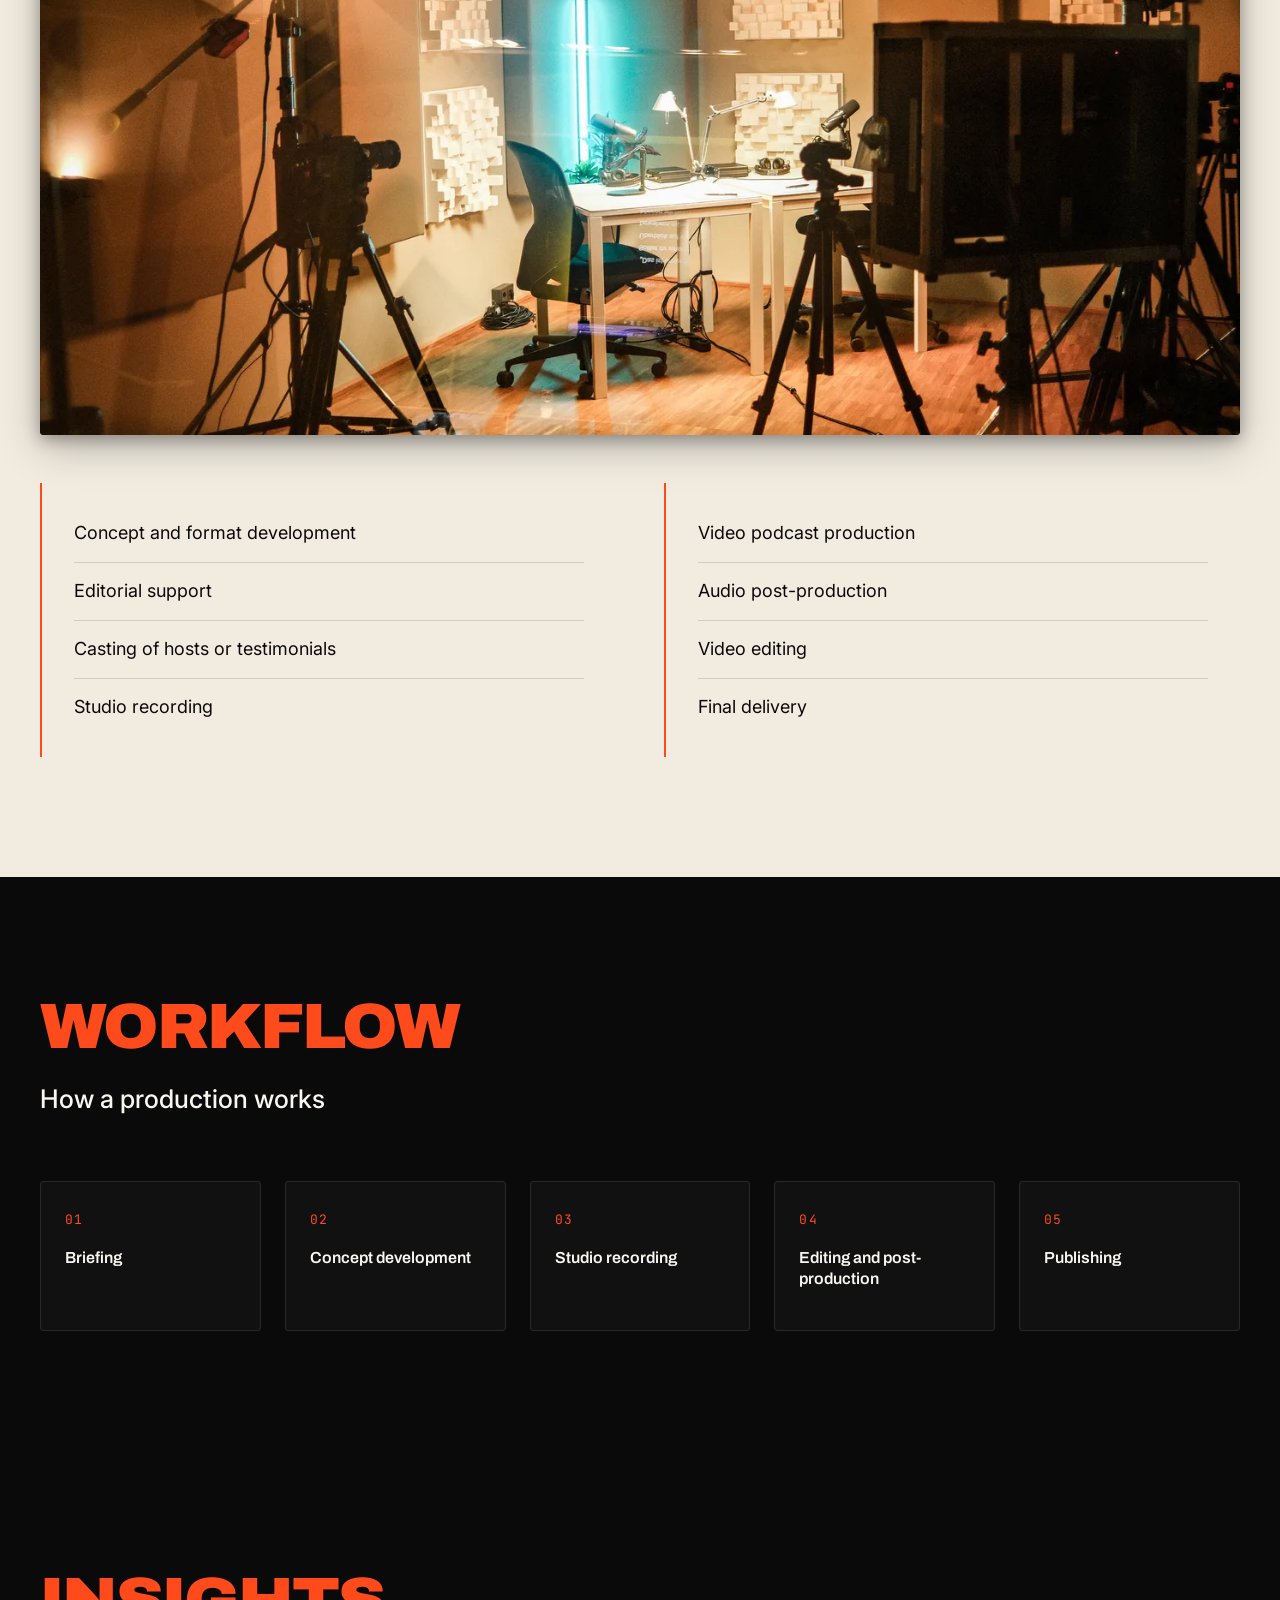
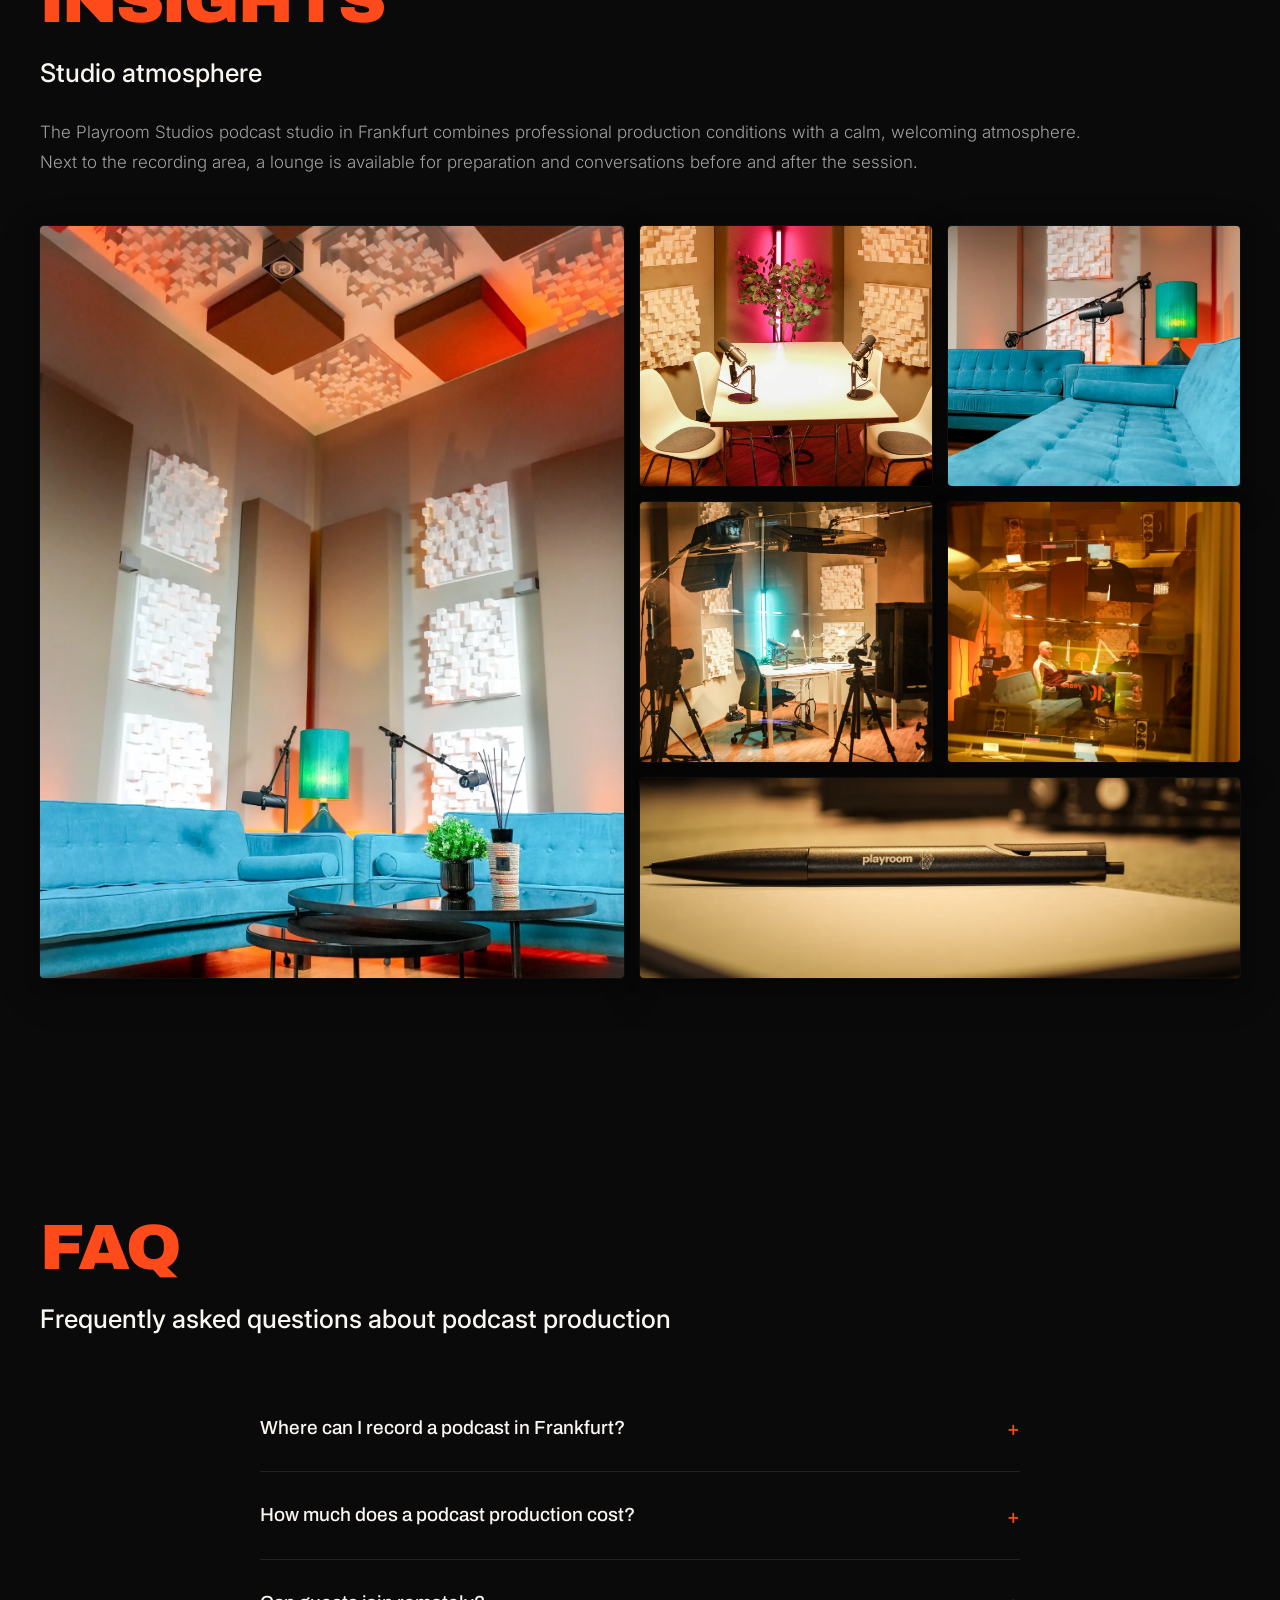
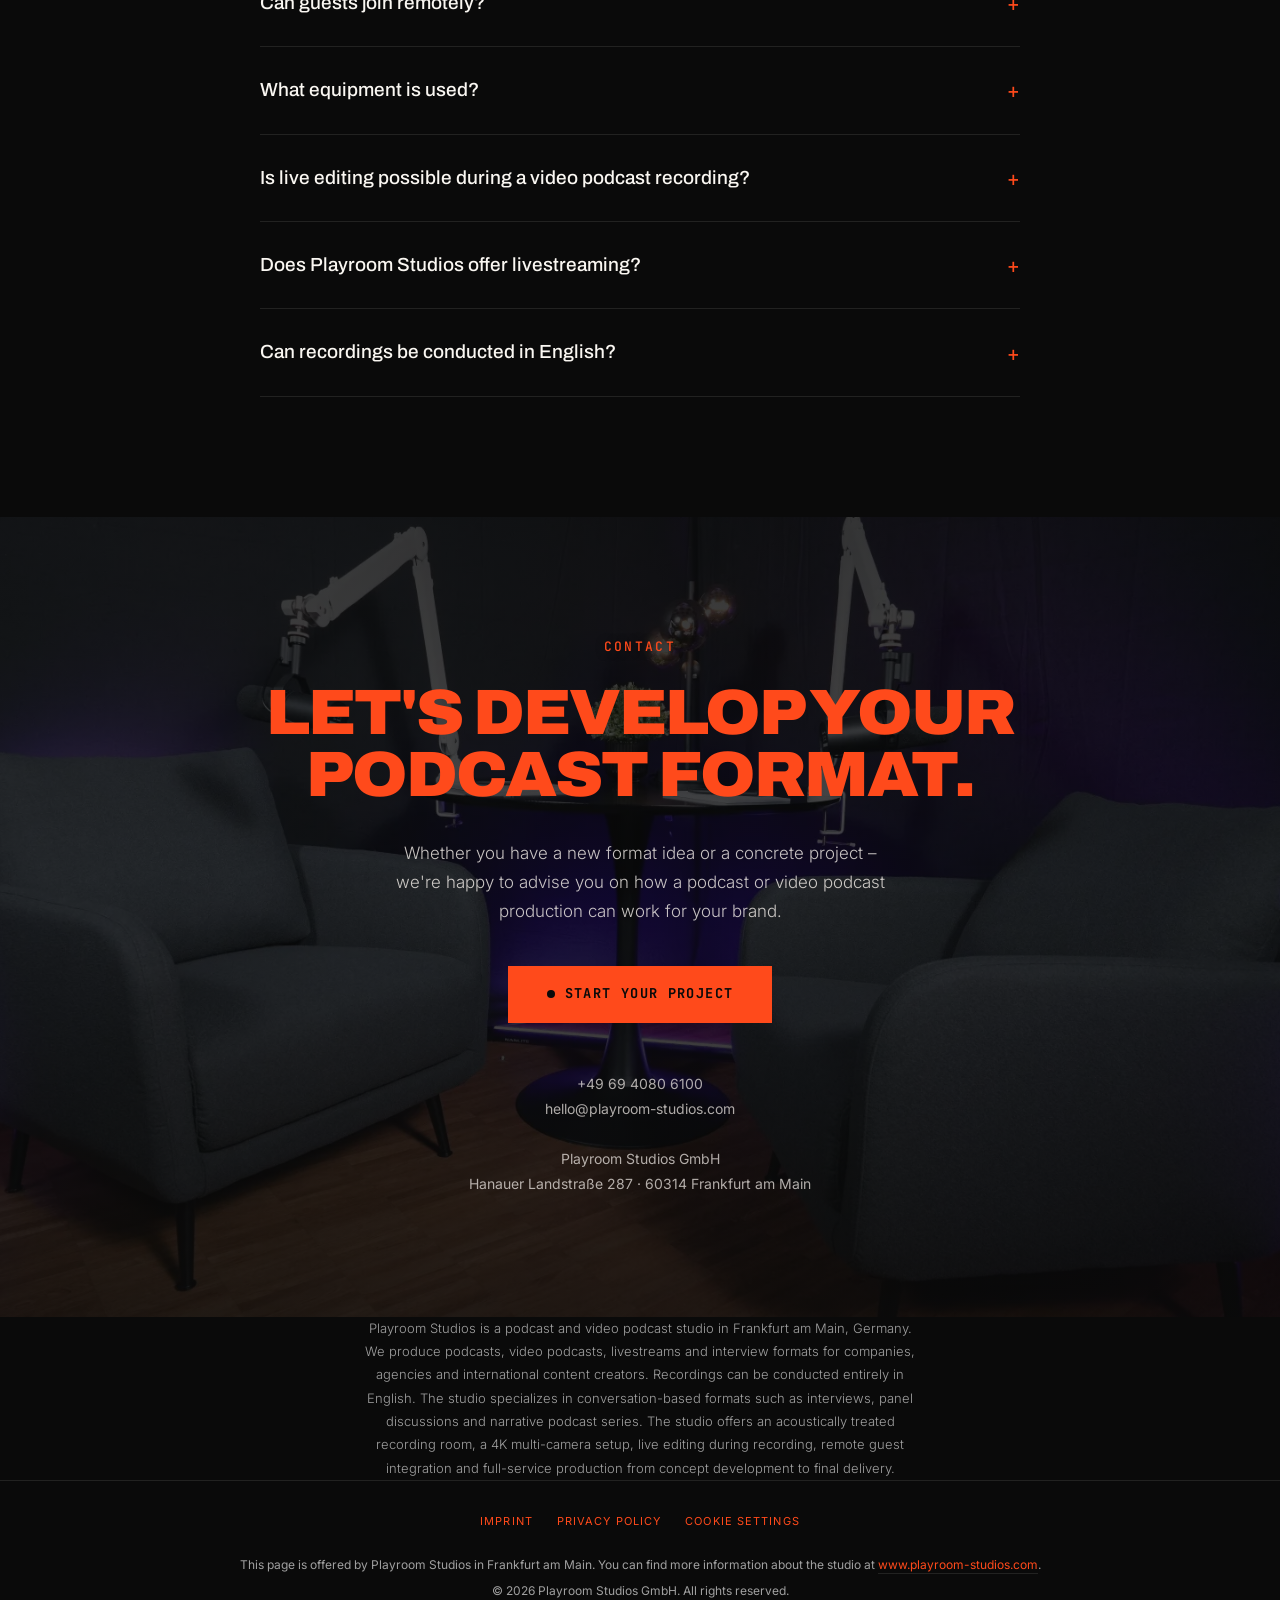
==== commit 26c62541: "Add lead source attribution to contact forms" ====
--- a/en/index.html
+++ b/en/index.html
@@ -816,9 +816,24 @@
         <label for="contact-message">Your message</label>
         <textarea id="contact-message" name="Message" rows="4" placeholder="Briefly describe your project – format, scope, timeline ..."></textarea>
       </div>
-      <!-- Attribution question (not yet part of the live form flow — EN strings prepared, per project brief):
-           Question: "How did you find us?"
-           Options: "Google search" / "ChatGPT or another AI assistant" / "Recommendation" / "Social media" / "Other" -->
+      <div class="form-group">
+        <label for="contact-discovery-source">How did you hear about us?</label>
+        <select id="contact-discovery-source" name="discoverySource">
+          <option value="" selected>Please select</option>
+          <option value="chatgpt" data-ai-source="true">ChatGPT</option>
+          <option value="other_ai" data-ai-source="true">Other AI</option>
+          <option value="google">Google</option>
+          <option value="linkedin">LinkedIn</option>
+          <option value="recommendation">Recommendation</option>
+          <option value="social_media">Instagram or other social media</option>
+          <option value="already_known">Already knew Playroom Studios</option>
+          <option value="other">Other</option>
+        </select>
+      </div>
+      <div class="form-group contact-discovery-detail" hidden>
+        <label for="contact-discovery-detail">Optional: What did you ask or search for?</label>
+        <input type="text" id="contact-discovery-detail" name="discoveryDetail" maxlength="500" disabled>
+      </div>
       <button type="submit" class="btn-primary form-submit">Send inquiry</button>
       <p class="form-privacy">By submitting, you agree to the processing of your data in accordance with our <a href="/Playroom_Studios_Privacy_Policy_DE_EN.pdf" target="_blank" rel="noopener">privacy policy</a>.</p>
     </form>
@@ -840,6 +855,6 @@
 <script src="https://bot.podcast-frankfurt.net/widget.js"></script>
 
 <!-- Script -->
-<script src="/script.js?v=21"></script>
+<script src="/script.js?v=22"></script>
 </body>
 </html>
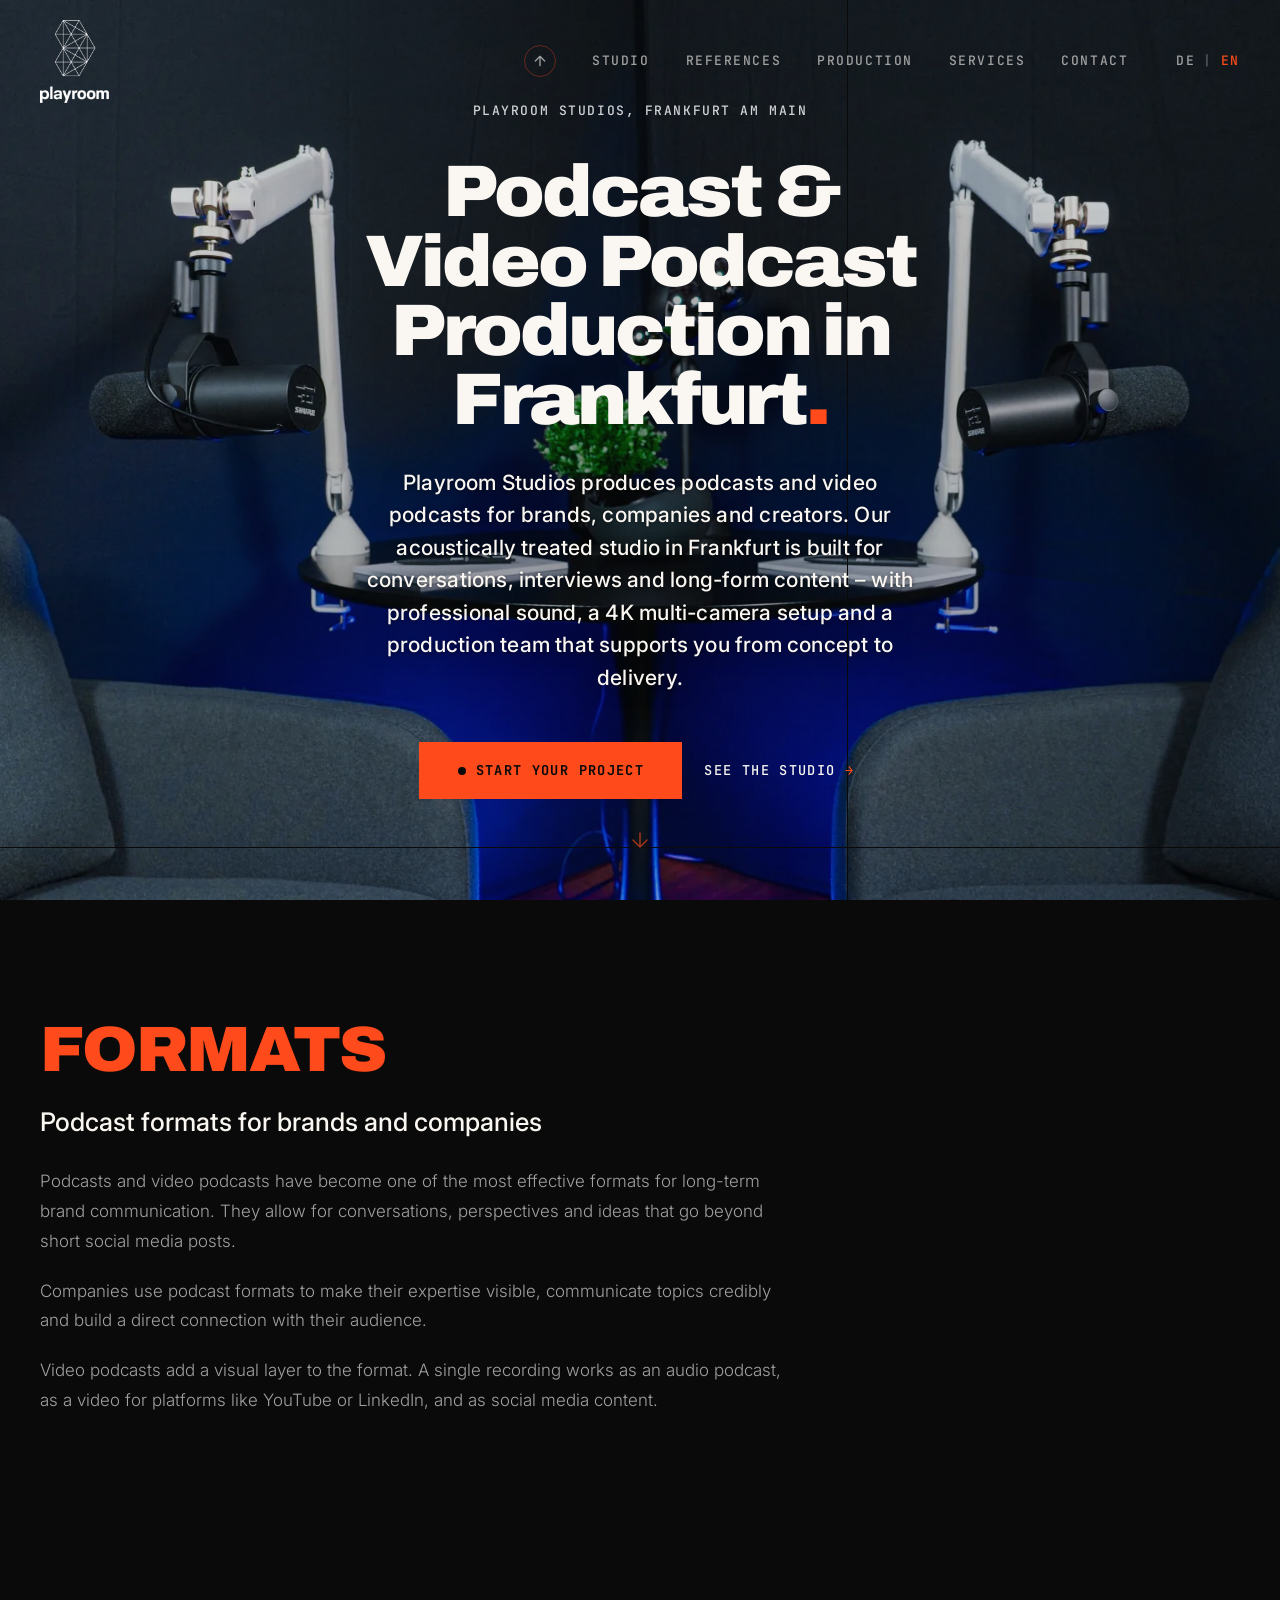
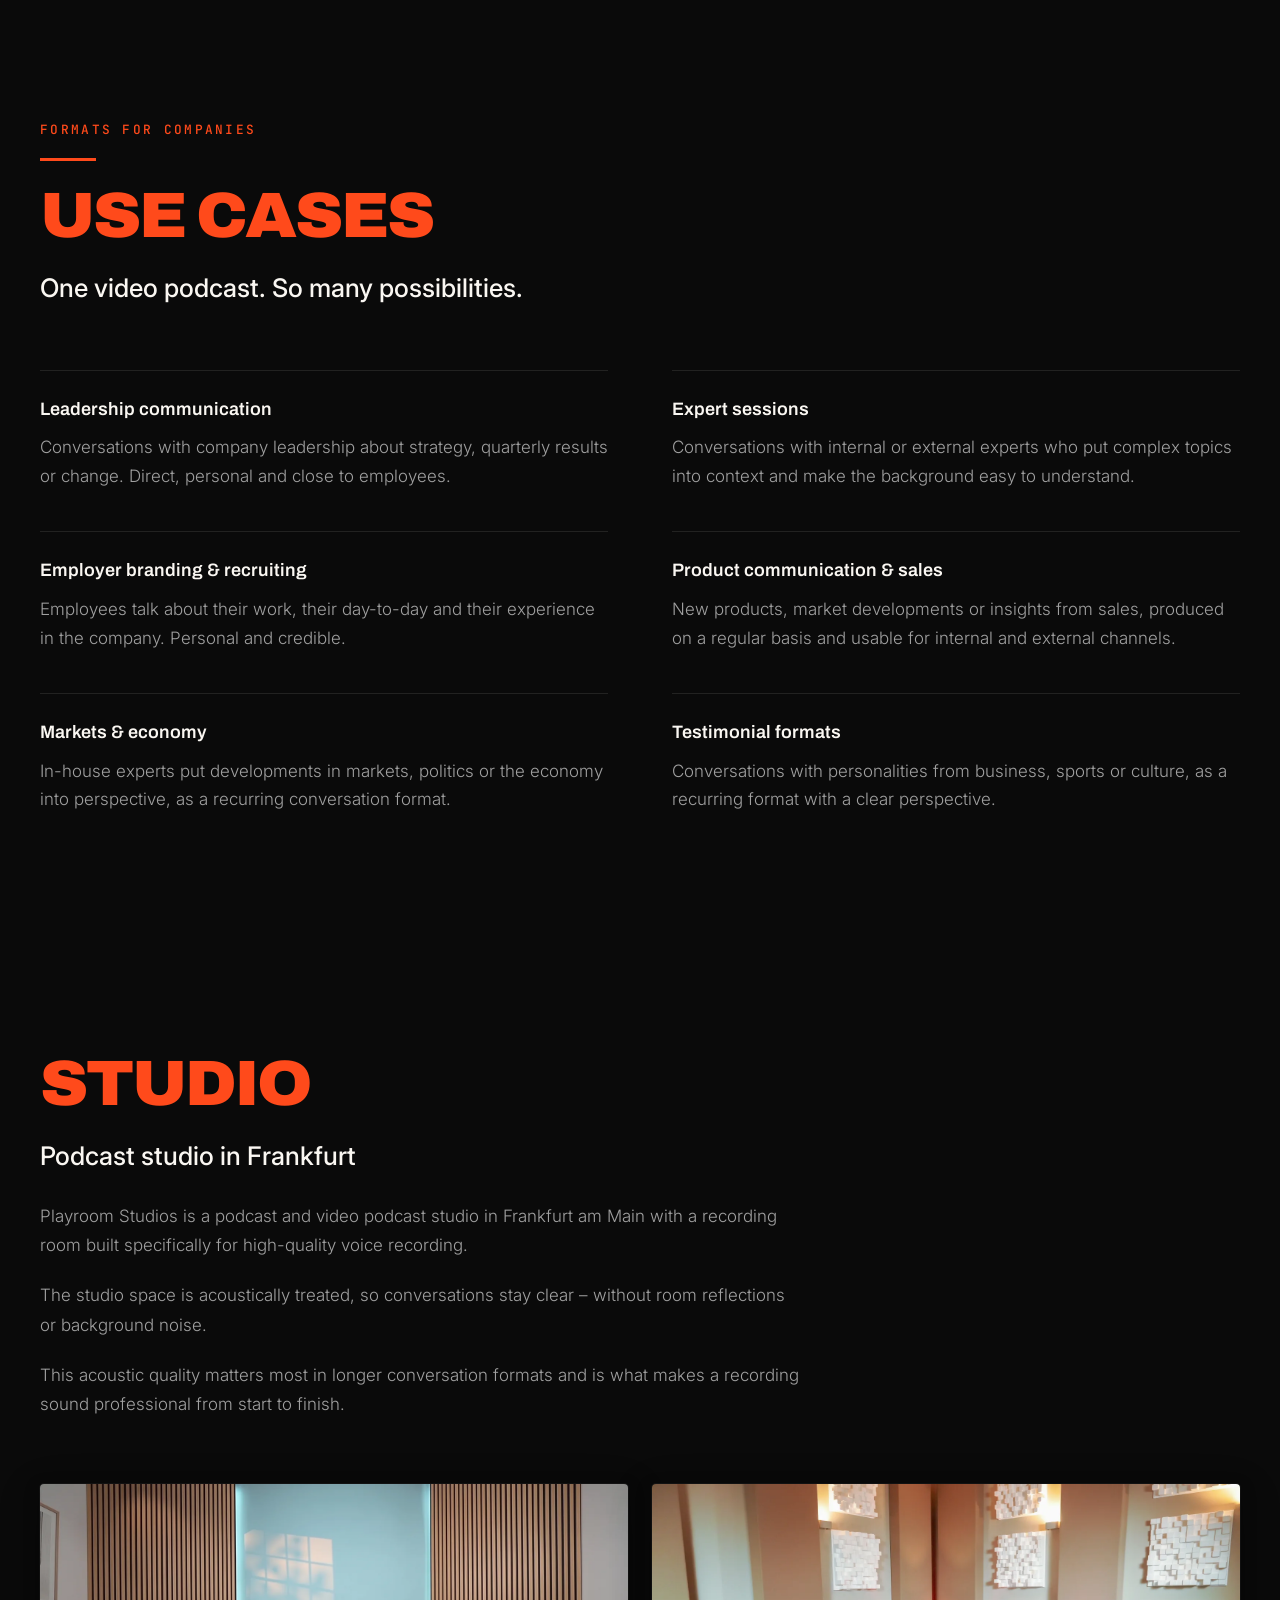
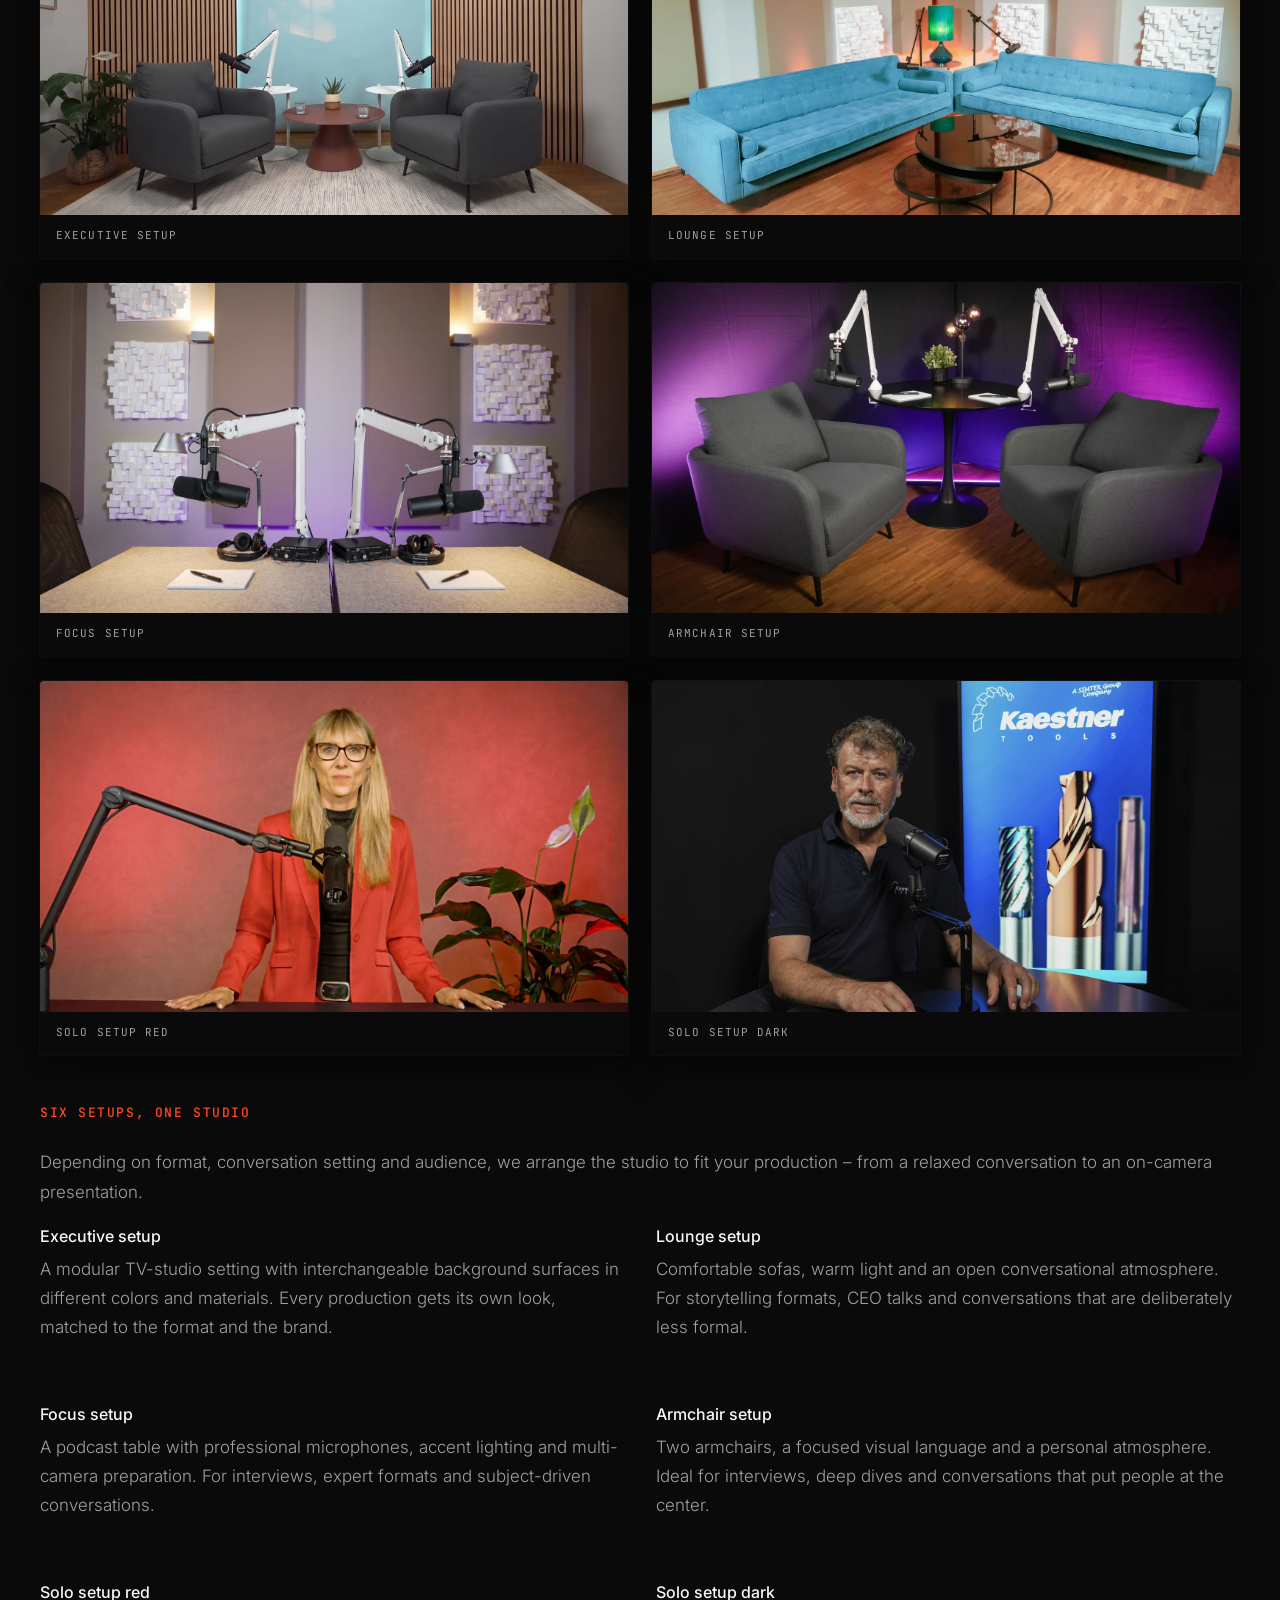
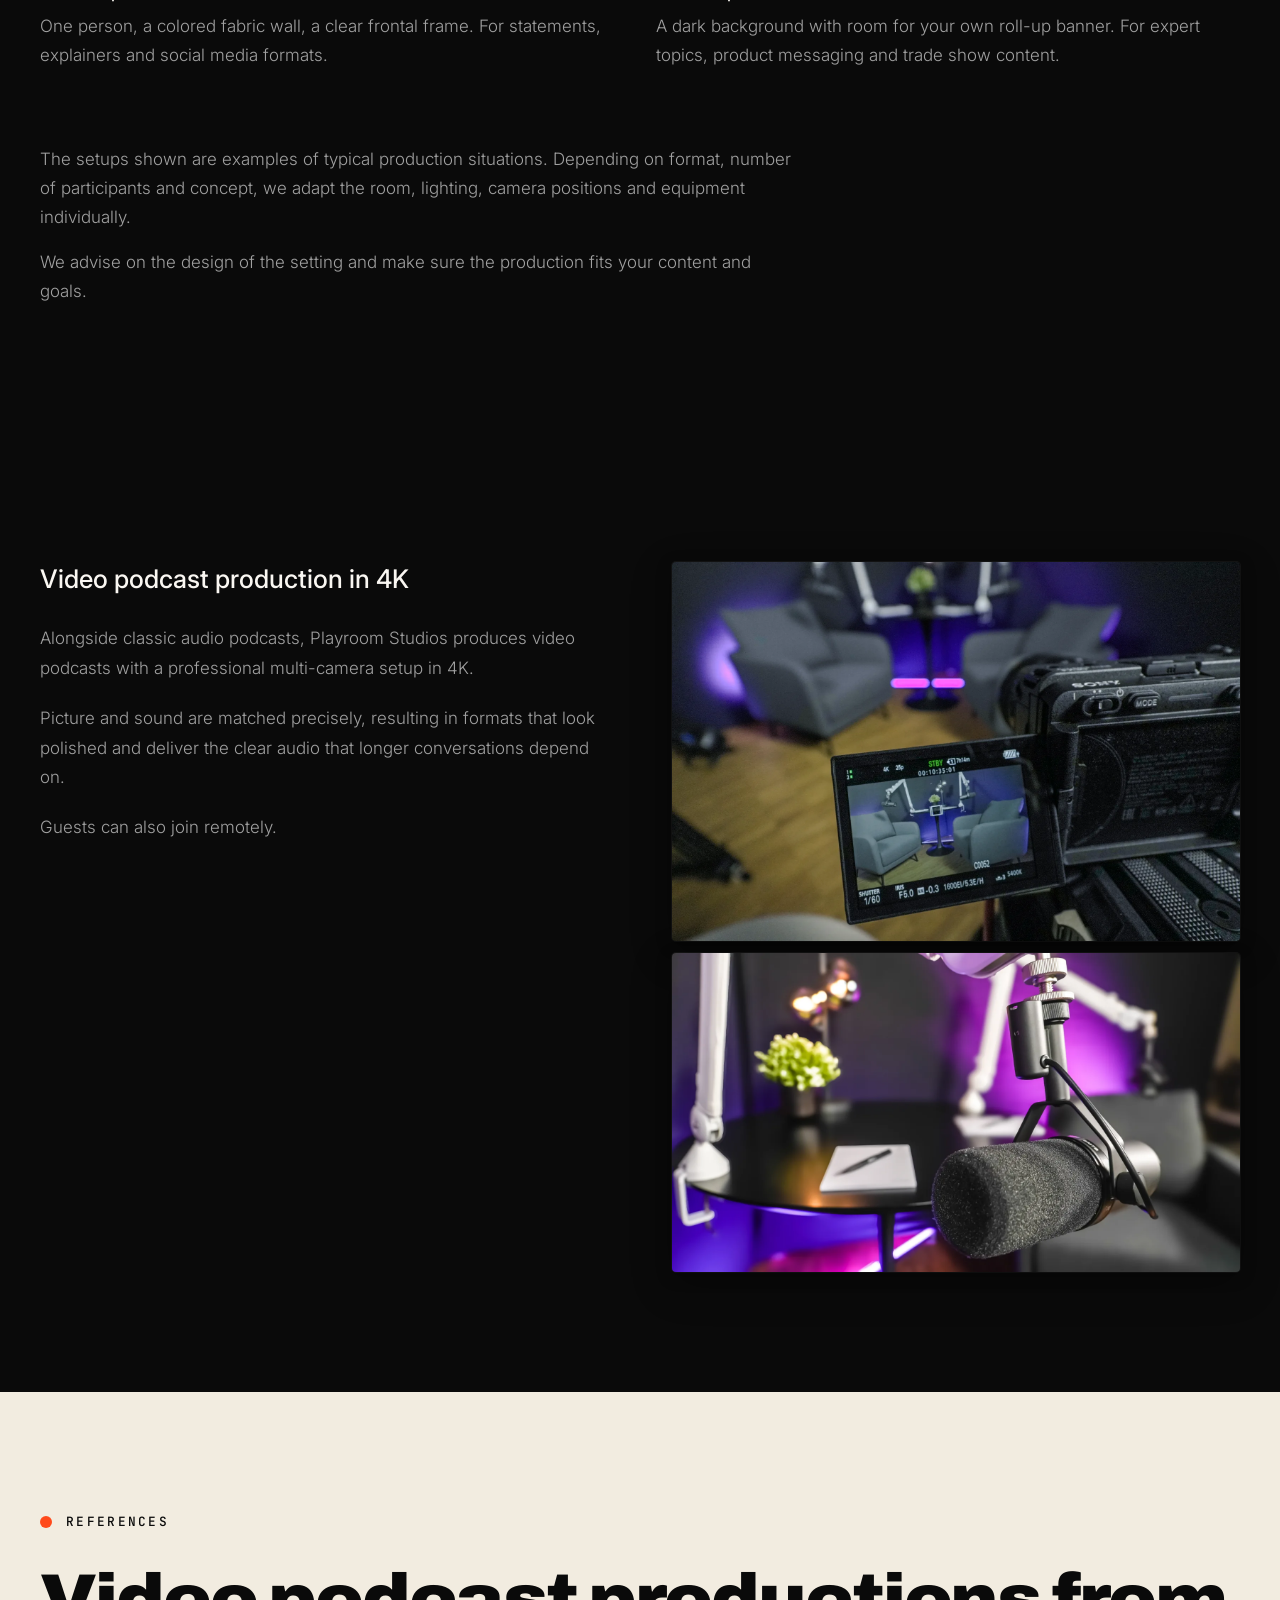
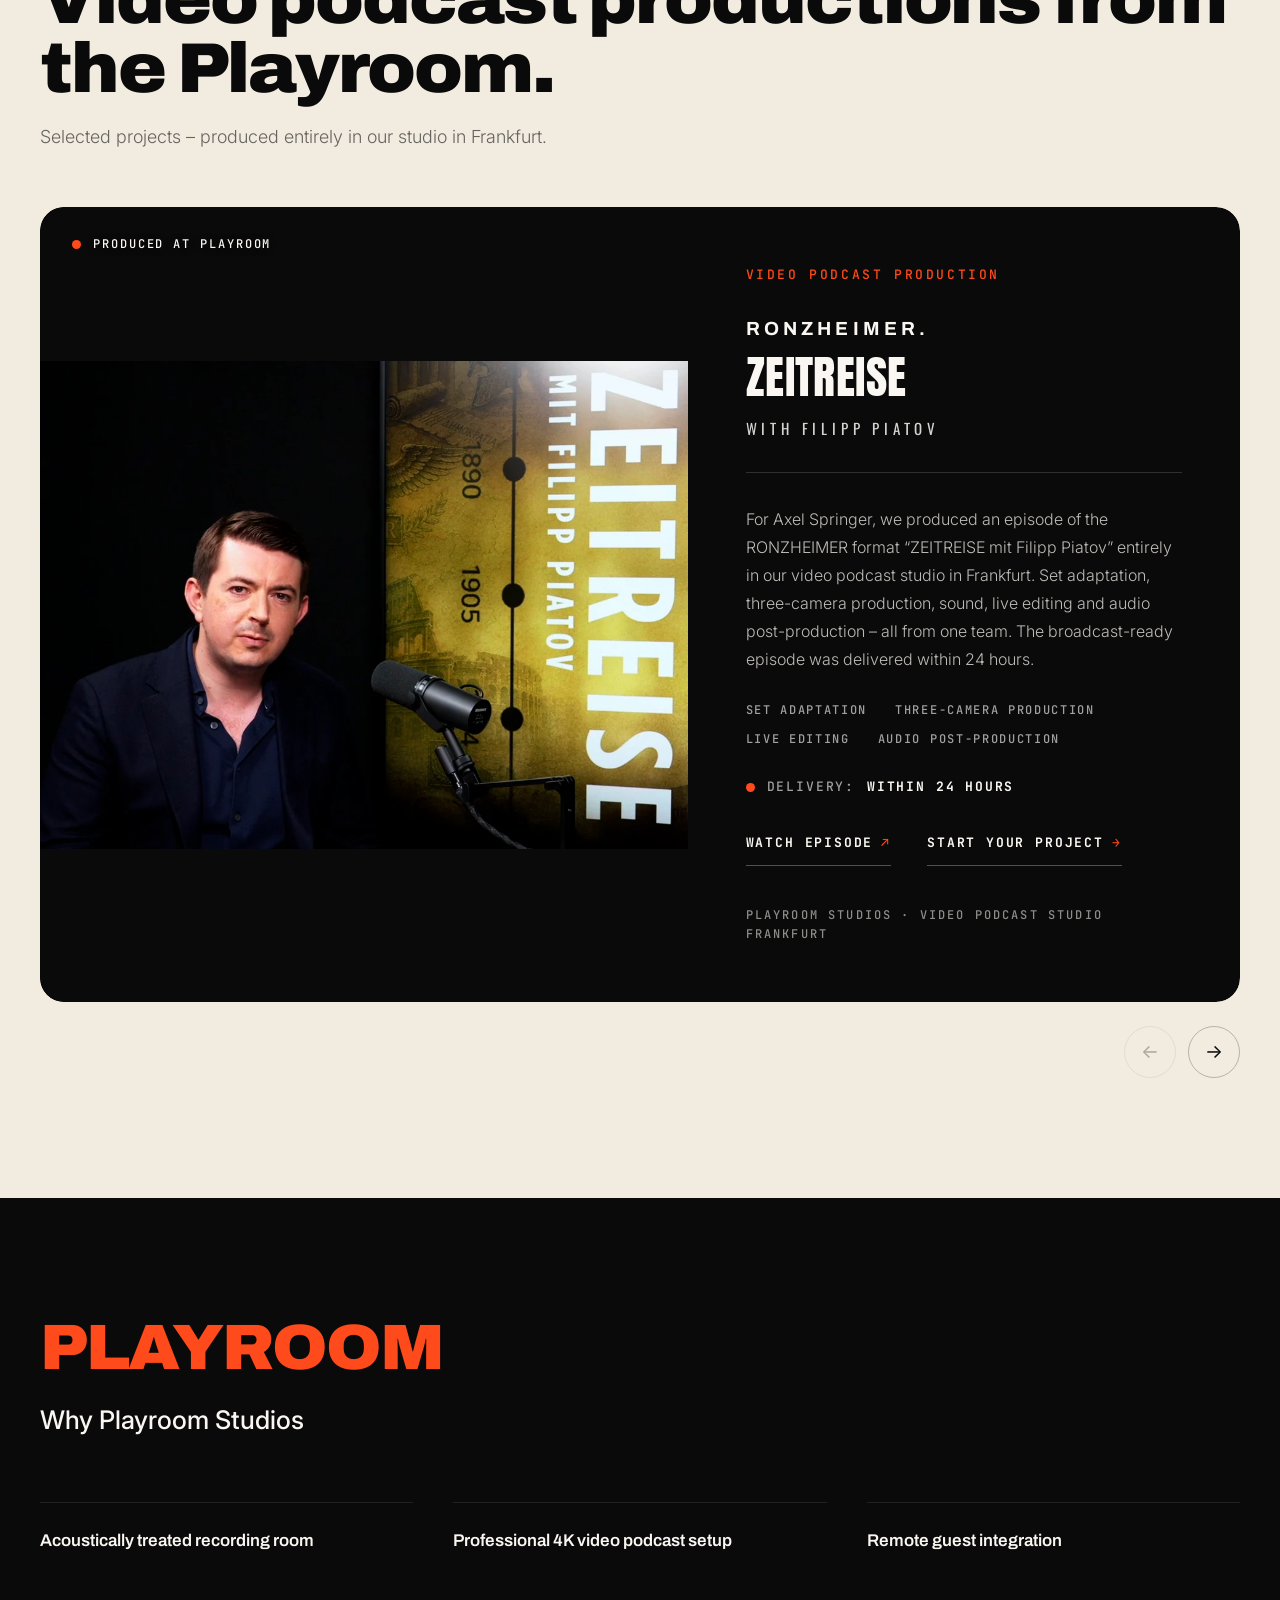
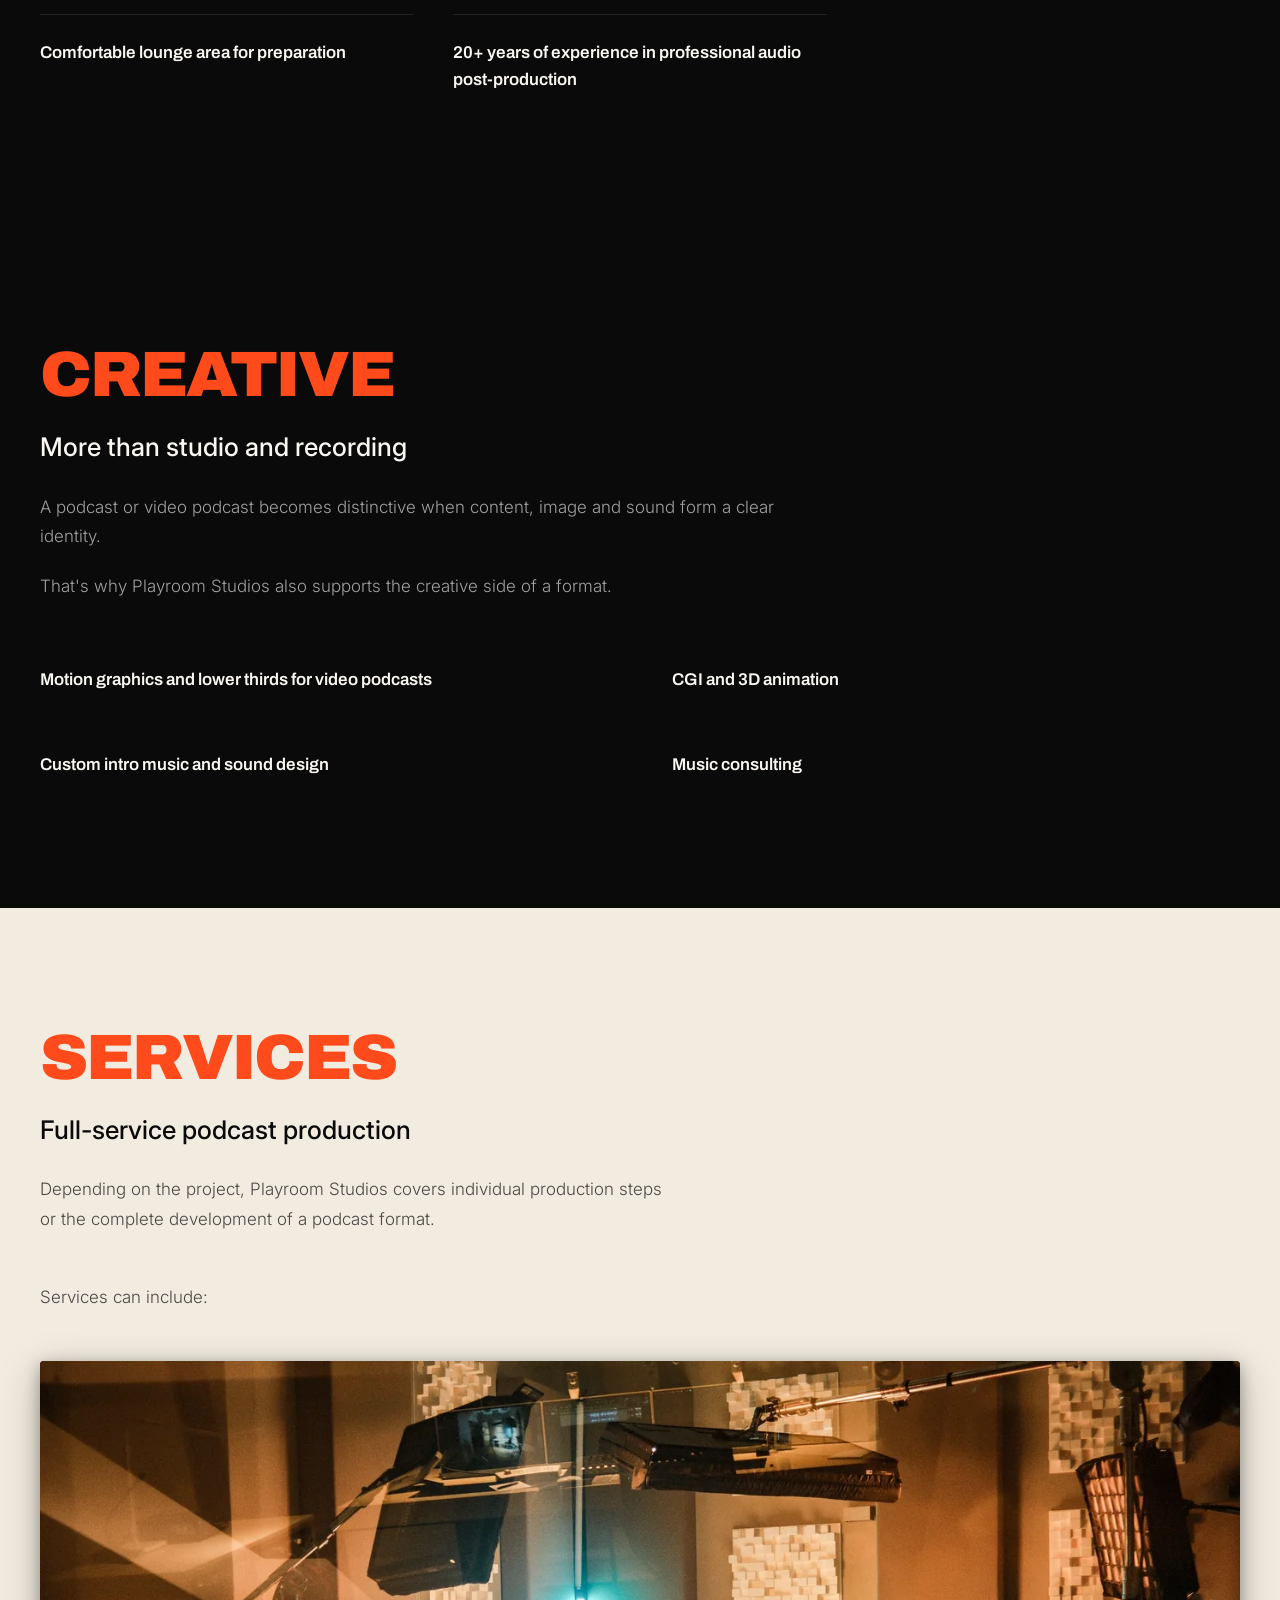
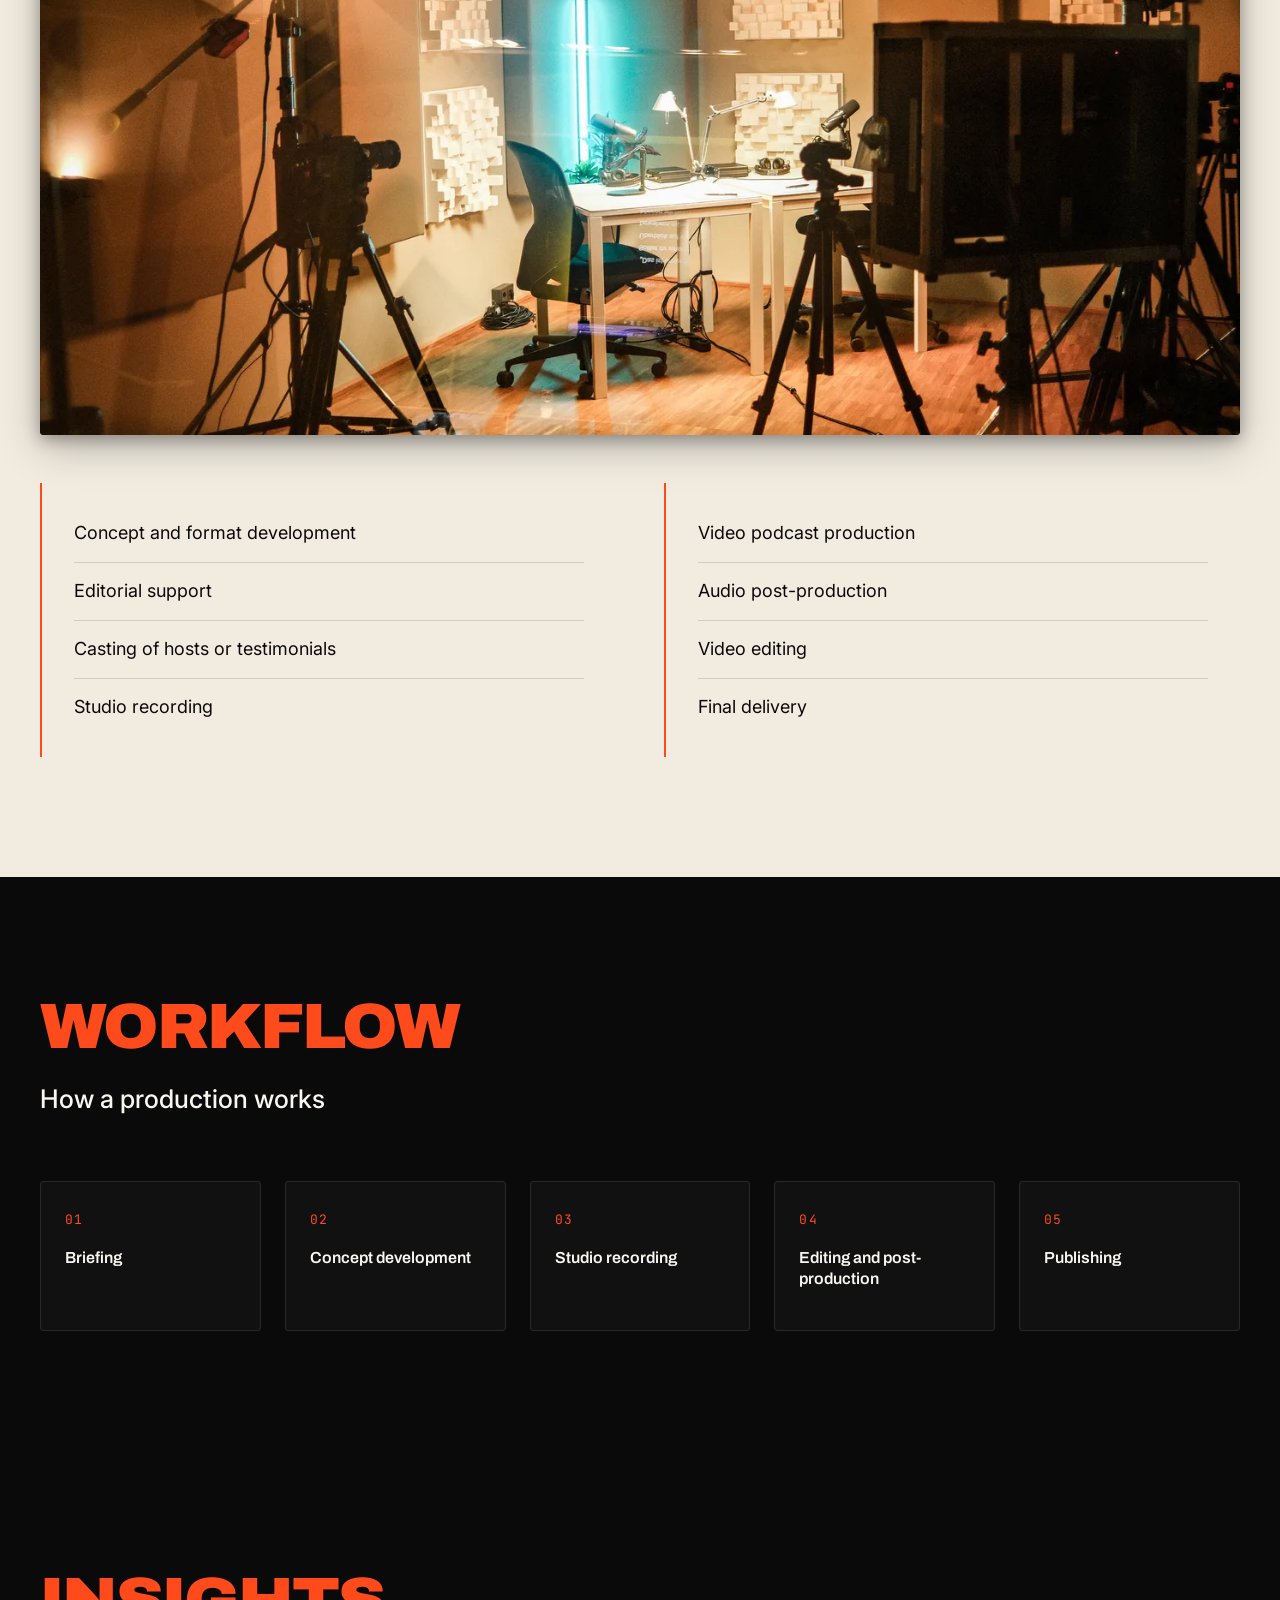
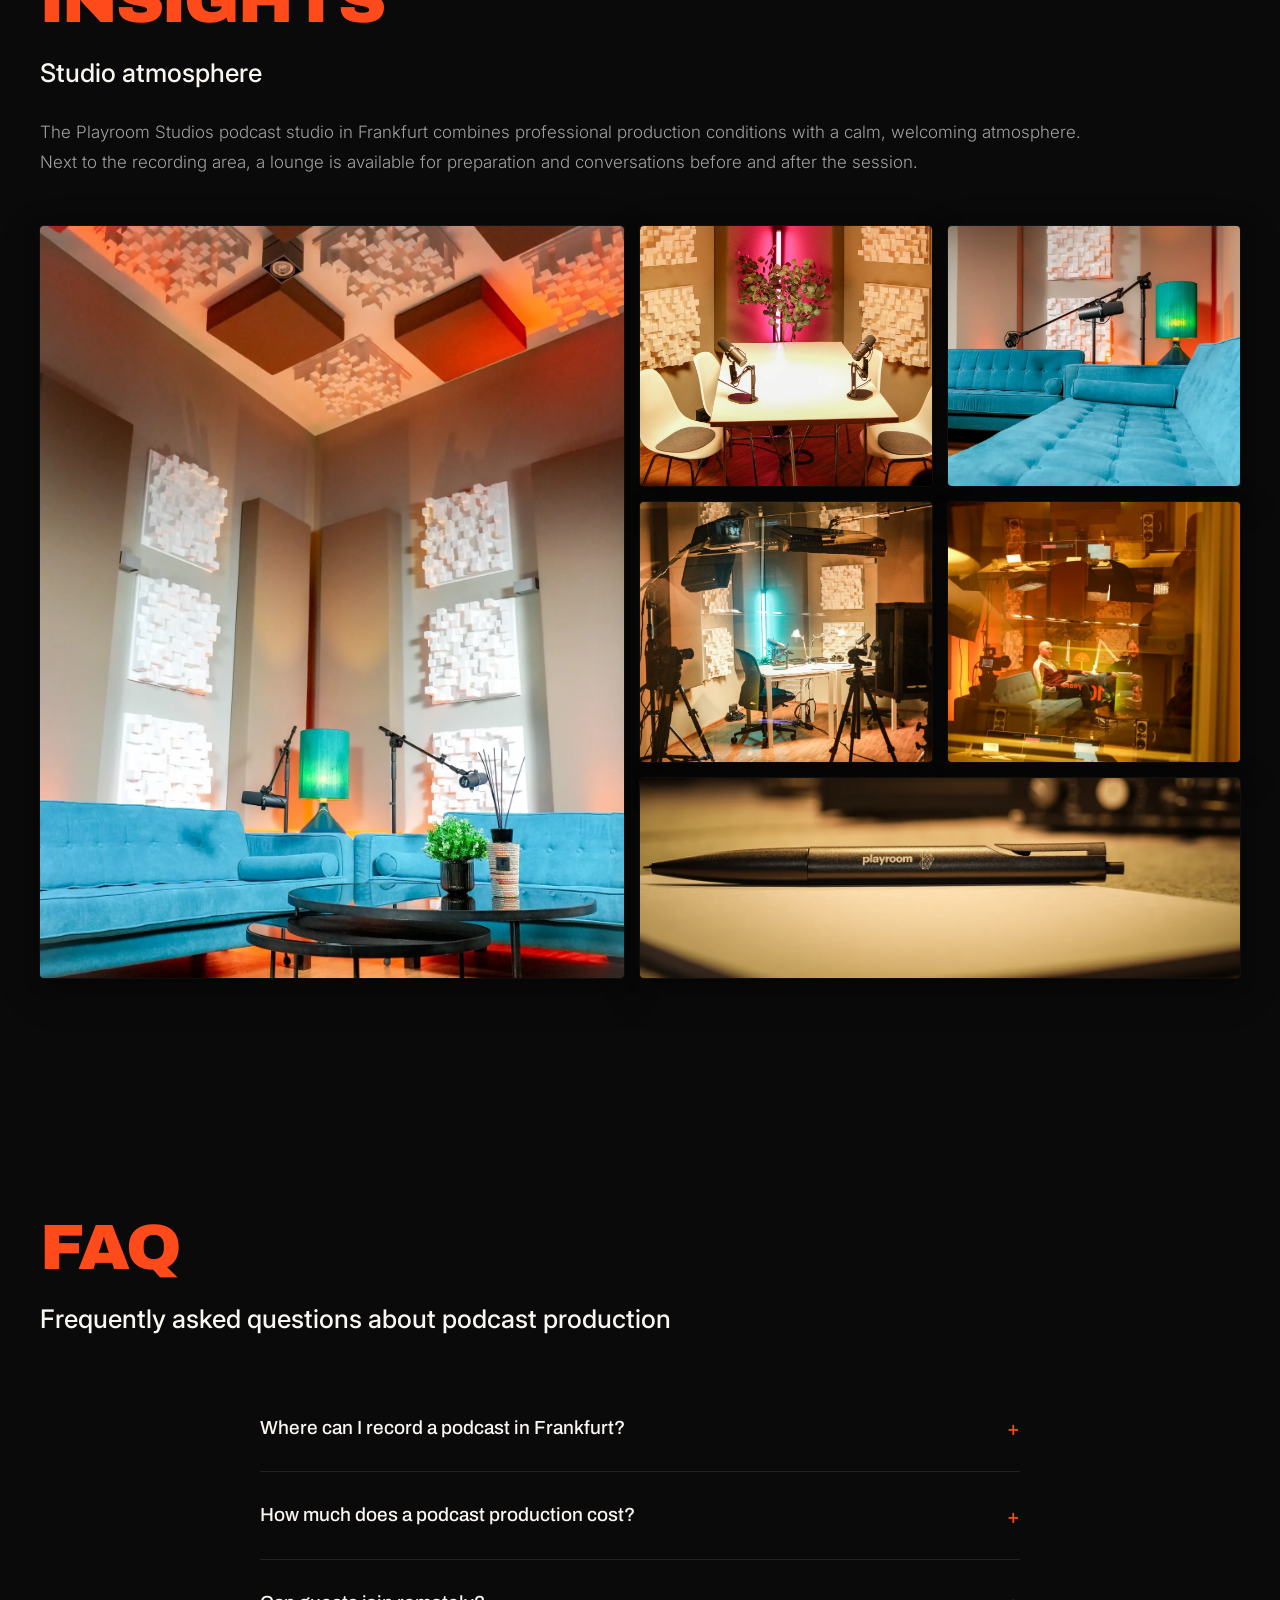
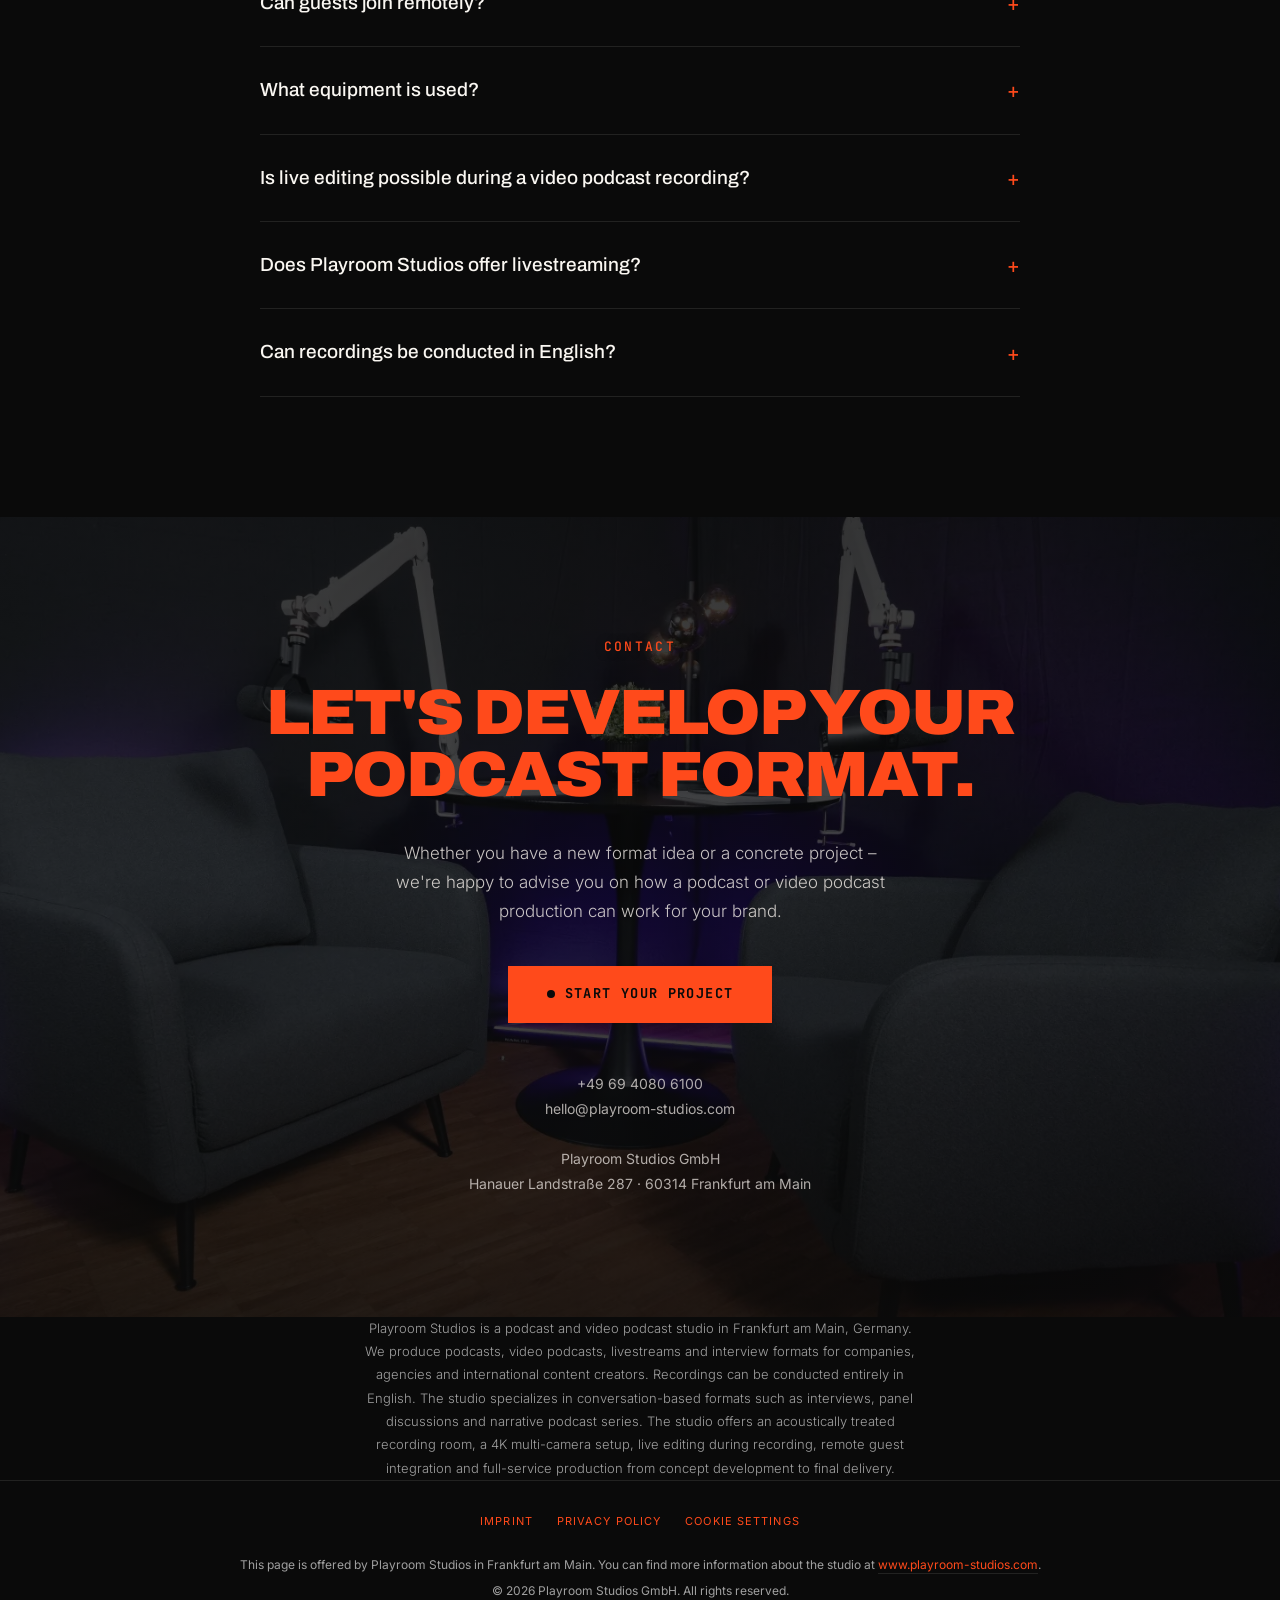
==== commit 6865eb12: "Fix cursor contrast on primary buttons" ====
--- a/en/index.html
+++ b/en/index.html
@@ -855,6 +855,6 @@
 <script src="https://bot.podcast-frankfurt.net/widget.js"></script>
 
 <!-- Script -->
-<script src="/script.js?v=22"></script>
+<script src="/script.js?v=23"></script>
 </body>
 </html>
